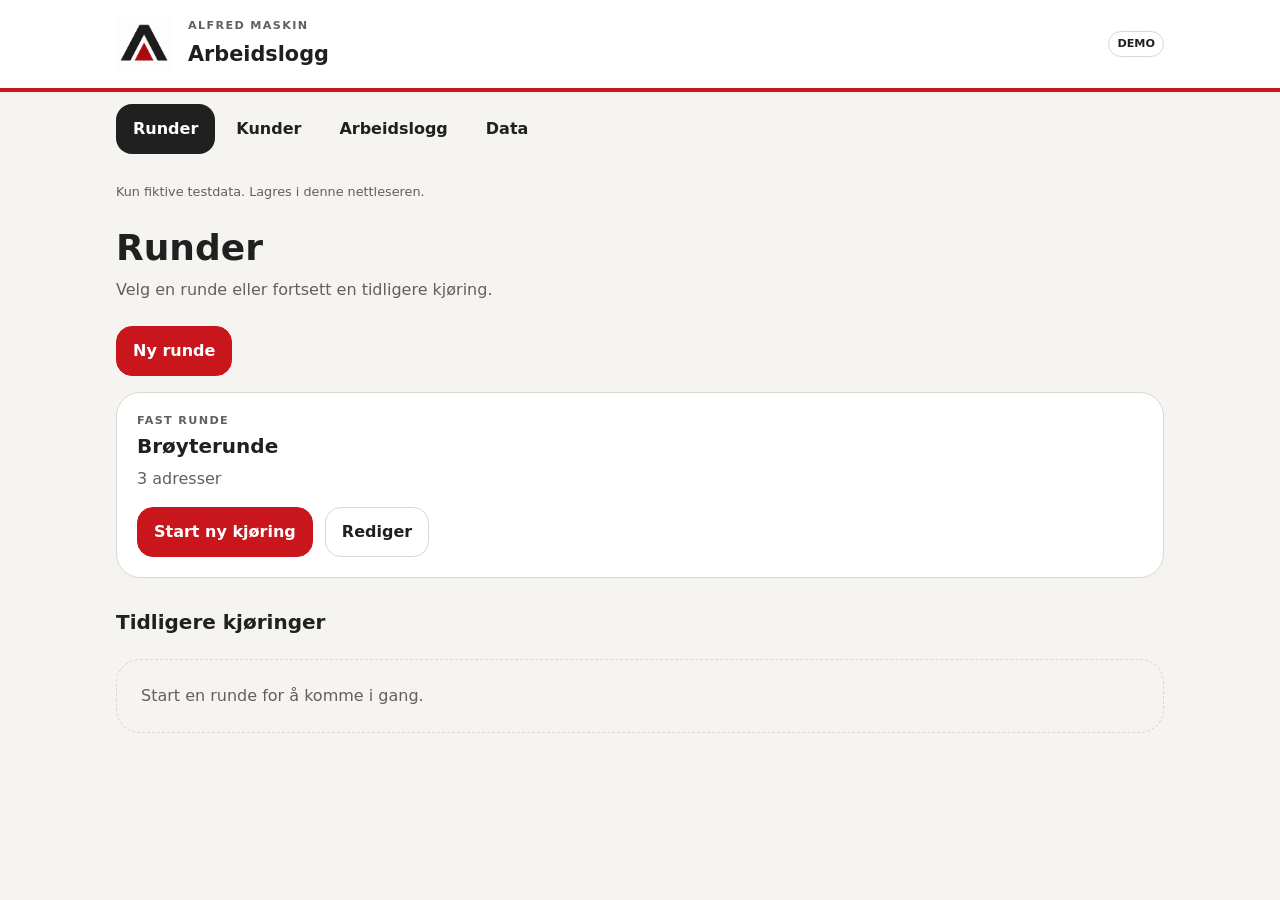
==== index.html @ 04f987e0 "Major update" ====
<!doctype html>
<html lang="nb">
<head>
    <meta charset="UTF-8">
    <meta name="viewport" content="width=device-width, initial-scale=1">
    <title>Runder | ALFRED MASKIN</title>
    <link rel="stylesheet" href="style.css">
    <script src="js/data.js" defer></script>
    <script src="js/storage.js" defer></script>
    <script src="js/app.js" defer></script>
</head>
<body data-page="rounds">
    <header class="app-header">
        <div class="header-inner">
            <img class="brand-logo" src="assets/Nettside%20for%20ALFRED%20MASKIN/3.png" alt="ALFRED MASKIN">
            <div>
                <p class="eyebrow">ALFRED MASKIN</p>
                <p class="app-title">Arbeidslogg</p>
            </div>
            <span class="demo-badge">DEMO</span>
        </div>
    </header>

    <nav class="main-nav" aria-label="Hovedmeny">
        <a href="index.html" aria-current="page">Runder</a>
        <a href="kunder.html">Kunder</a>
        <a href="historikk.html">Arbeidslogg</a>
        <a href="data.html">Data</a>
    </nav>

    <main>
        <p class="prototype-note">Kun fiktive testdata. Lagres i denne nettleseren.</p>
        <p id="feedback" role="status" aria-live="polite" hidden></p>

        <div id="app">
            <div class="page-heading">
                <h1>Runder</h1>
                <p>Velg en runde eller fortsett en tidligere kjøring.</p>
            </div>
            <div class="toolbar">
                <a class="button primary" href="runde.html">Ny runde</a>
            </div>
            <div id="round-list" class="card-grid"></div>
            <h2 class="section-title">Tidligere kjøringer</h2>
            <div id="run-list" class="stack"></div>
        </div>

        <noscript>JavaScript må være på for å lese og lagre demodata. Menylenkene fungerer uten.</noscript>
    </main>
</body>
</html>
---- style.css ----
/* =========================================================
   Design tokens
   Change these variables to customise the whole app.
   ========================================================= */

:root {
  font-family: system-ui, sans-serif;
  line-height: 1.5;
  color: var(--color-text);
  background: var(--color-background);

  --color-accent: #c9151c;
  --color-accent-hover: #a91016;
  --color-background: #f5f4f1;
  --color-surface: #fff;
  --color-text: #202020;
  --color-muted: #62605d;
  --color-border: #d9d7d2;
  --color-hover-surface: #ecebe7;
  --color-focus: #2467b4;
  --color-inverse: #fff;
  --color-input-border: #a6a39d;
  --color-dark: #202020;
  --color-status-text: #4c4944;
  --color-status-background: #ecebe8;
  --color-success-text: #205e32;
  --color-success-background: #e3f0e6;
  --color-warning-text: #7b5107;
  --color-warning-background: #fff0d6;
  --color-error-text: #8a1818;
  --color-error-background: #fff0ef;
  --color-transparent: transparent;

  --content-width: 68rem;

  
  --radius: 1rem;
  --corner-shape: superellipse(2);

  --radius-small: 1rem;
  --radius-medium: 1.5rem;
  --radius-large: 2.5rem;
}


/* =========================================================
   Reset and shared elements
   ========================================================= */

* {
  box-sizing: border-box;
}

body {
  margin: 0;
}

button,
input,
select,
textarea {
  font: inherit;
}

button,
input,
select {
  min-height: 3rem;
}

button {
  padding: 0.75rem 1rem;
  color: var(--color-text);
  background: var(--color-surface);
  border: 1px solid var(--color-border);
  border-radius: var(--radius-small);
  corner-shape: var(--corner-shape);
  font-weight: 650;
  cursor: pointer;
}

button:hover {
  background: var(--color-hover-surface);
}

button:disabled {
  opacity: 0.45;
  cursor: default;
}

button.primary {
  color: var(--color-inverse);
  background: var(--color-accent);
  border-color: var(--color-accent);
}

button.primary:hover {
  background: var(--color-accent-hover);
}

:focus-visible {
  outline: 3px solid var(--color-focus);
  outline-offset: 3px;
}

[hidden] {
  display: none !important;
}


/* =========================================================
   Typography
   ========================================================= */

h1,
h2,
h3,
p {
  overflow-wrap: anywhere;
}

h1,
h2,
h3 {
  margin: 0;
  line-height: 1.25;
}

h1 {
  font-size: clamp(1.75rem, 4vw, 2.25rem);
}

h2 {
  font-size: 1.25rem;
}

h3 {
  font-size: 1.1rem;
}

p {
  margin: 0.5rem 0;
}

h1:focus {
  outline: none;
}


/* =========================================================
   Page header and navigation
   ========================================================= */

.app-header {
  background: var(--color-inverse);
  border-bottom: 4px solid var(--color-accent);
}

.header-inner {
  display: flex;
  align-items: center;
  gap: 1rem;
  max-width: var(--content-width);
  margin: auto;
  padding: 1rem 1.25rem;
}

.brand-logo {
  width: 3.5rem;
  height: 3.5rem;
  object-fit: contain;
}

.eyebrow {
  margin: 0 0 0.25rem;
  color: var(--color-muted);
  font-size: 0.7rem;
  font-weight: 800;
  letter-spacing: 0.12em;
}

.app-title {
  margin: 0;
  font-size: 1.3rem;
  font-weight: 750;
}

.demo-badge {
  margin-left: auto;
  padding: 0.25rem 0.5rem;
  border: 1px solid var(--color-border);
  border-radius: var(--radius-small);
  corner-shape: var(--corner-shape);
  font-size: 0.7rem;
  font-weight: 750;
}

.main-nav {
  display: flex;
  gap: 0.25rem;
  max-width: var(--content-width);
  margin: auto;
  padding: 0.75rem 1.25rem;
}




/* =========================================================
   Main layout and page content
   ========================================================= */

main {
  max-width: var(--content-width);
  margin: auto;
  padding: 1rem 1.25rem 4rem;
}

.prototype-note {
  margin: 0 0 1.5rem;
  color: var(--color-muted);
  font-size: 0.8rem;
}

.page-heading {
  margin-bottom: 1.5rem;
}

.page-heading p,
.muted,
.card > p {
  color: var(--color-muted);
}

.section-title {
  margin: 2rem 0 1rem;
}


/* =========================================================
   Cards and layout helpers
   ========================================================= */

.card {
  min-width: 0;
  padding: 1.25rem;
  background: var(--color-surface);
  border: 1px solid var(--color-border);
  border-radius: var(--radius-medium);
  corner-shape: var(--corner-shape);
}

.card-grid {
  display: grid;
  grid-template-columns: repeat(auto-fit, minmax(min(100%, 21rem), 1fr));
  gap: 1rem;
}

.stack {
  display: grid;
  gap: 1rem;
}

.toolbar,
.row,
.actions,
.work-navigation {
  display: flex;
  align-items: center;
  gap: 0.75rem;
  flex-wrap: wrap;
}

.toolbar {
  justify-content: space-between;
  margin-bottom: 1rem;
}

.row {
  justify-content: space-between;
}

.actions {
  margin-top: 1rem;
}


/* =========================================================
   Forms
   ========================================================= */

label {
  display: grid;
  gap: 0.4rem;
  min-width: 0;
  font-size: 0.95rem;
  font-weight: 600;
}

input,
select,
textarea {
  width: 100%;
  max-width: 100%;
  min-width: 0;
  padding: 0.65rem 0.75rem;
  color: var(--color-text);
  background: var(--color-inverse);
  border: 1px solid var(--color-input-border);
  border-radius: var(--radius-small);
  corner-shape: var(--corner-shape);
}

input[type="file"] {
  padding: 0.35rem;
  cursor: pointer;
}

input[type="file"]::file-selector-button {
  margin-right: 0.75rem;
  padding: 0.65rem 0.9rem;
  color: var(--color-inverse);
  background: var(--color-dark);
  border: 0;
  border-radius: var(--radius-small);
  corner-shape: var(--corner-shape);
  font: inherit;
  font-weight: 650;
  cursor: pointer;
}

input[type="file"]:hover::file-selector-button {
  background: var(--color-accent);
}

input[type="file"]:focus-visible {
  outline: 3px solid var(--color-focus);
  outline-offset: 3px;
}

textarea {
  resize: vertical;
}

.checkbox {
  display: flex;
  align-items: center;
  gap: 0.5rem;
  min-height: 3rem;
  font-weight: 400;
}

.checkbox input {
  width: 1.25rem;
  height: 1.25rem;
  min-height: 0;
  flex-shrink: 0;
  accent-color: var(--color-accent);
}

.filters,
.form-grid {
  display: grid;
  grid-template-columns: repeat(auto-fit, minmax(min(100%, 13rem), 1fr));
  align-items: end;
  gap: 1rem;
  margin-bottom: 1rem;
}

.form-grid {
  margin: 0;
}

.address-fields {
  display: grid;
  gap: 0.75rem;
  min-width: 0;
  margin: 0;
  padding: 1rem;
  border: 1px solid var(--color-border);
  border-radius: var(--radius-medium);
  corner-shape: var(--corner-shape);
}

legend {
  padding: 0 0.5rem;
  font-weight: 700;
}

.service-options {
  display: flex;
  gap: 0.5rem 1.5rem;
  flex-wrap: wrap;
}


/* =========================================================
   Work route and customer lists
   ========================================================= */

.stop-list {
  display: grid;
  gap: 0.75rem;
  margin: 0;
  padding-left: 0;
  list-style-position: inside;
}

.stop-list li::marker {
  font-weight: 750;
}

.work-card {
  max-width: 42rem;
  margin: 1rem auto;
  padding: clamp(1.25rem, 4vw, 2rem);
}

.work-card h2 {
  margin-top: 0.75rem;
  font-size: 1.6rem;
}

.work-card .address {
  color: var(--color-text);
  font-size: 1.15rem;
}

.instructions {
  padding: 0.75rem;
  background: var(--color-background);
  border-radius: var(--radius-small);
  corner-shape: var(--corner-shape);
  white-space: pre-wrap;
}

.work-card form {
  margin-top: 1.5rem;
}

.work-navigation {
  max-width: 42rem;
  margin: 1rem auto;
  justify-content: space-between;
}


/* =========================================================
   Status, feedback, and utility states
   ========================================================= */

.status {
  display: inline-block;
  padding: 0.3rem 0.6rem;
  color: var(--color-status-text);
  background: var(--color-status-background);
  border-radius: var(--radius-small);
  corner-shape: var(--corner-shape);
  font-size: 0.8rem;
  font-weight: 650;
}

.status.completed {
  color: var(--color-success-text);
  background: var(--color-success-background);
}

.status.skipped {
  color: var(--color-warning-text);
  background: var(--color-warning-background);
}

.small {
  font-size: 0.8rem;
}

.empty {
  padding: 1.5rem;
  color: var(--color-muted);
  border: 1px dashed var(--color-border);
  border-radius: var(--radius-medium);
  corner-shape: var(--corner-shape);
}

.feedback {
  margin: 0 0 1rem;
  padding: 1rem;
  border: 1px solid;
  border-radius: var(--radius-small);
  corner-shape: var(--corner-shape);
}

.success {
  color: var(--color-success-text);
  background: var(--color-success-background);
}

.error {
  color: var(--color-error-text);
  background: var(--color-error-background);
}

.restore-form {
  margin-top: 1.5rem;
  padding-top: 1.5rem;
  border-top: 1px solid var(--color-border);
}

progress {
  width: 100%;
  height: 0.75rem;
  margin-bottom: 1rem;
  accent-color: var(--color-accent);
}


/* =========================================================
   Responsive adjustments
   ========================================================= */

@media (max-width: 36rem) {
  .header-inner,
  main {
    padding-right: 1rem;
    padding-left: 1rem;
  }

  .main-nav {
    gap: 0;
    padding: 0.5rem;
  }


  .actions > button {
    flex: 1 1 auto;
  }

  .demo-badge {
    font-size: 0.6rem;
  }

  .card {
    padding: 1rem;
  }
}
/* Ordinary links share the same appearance as action buttons. */
a.button, .main-nav a {
  display: inline-flex; align-items: center; justify-content: center;
  min-height: 3rem; padding: 0.75rem 1rem; color: var(--color-text);
  background: var(--color-surface); border: 1px solid var(--color-border);
  border-radius: var(--radius-small); corner-shape: var(--corner-shape);
  font-weight: 650; text-decoration: none;
}
a.button.primary { background: var(--color-accent); border-color: var(--color-accent); color: var(--color-inverse); }
a.button:hover { background: var(--color-hover-surface); }
a.button.primary:hover { background: var(--color-accent-hover); }
.main-nav a { border-color: var(--color-transparent); background: var(--color-transparent); }
.main-nav a[aria-current] { background: var(--color-dark); color: var(--color-inverse); }
a[aria-disabled] { opacity: 0.45; cursor: default; }
@media (max-width: 36rem) {
  .main-nav a { flex: 1; padding: 0.6rem 0.4rem; font-size: 0.85rem; }
  .actions > a { flex: 1 1 auto; }
}
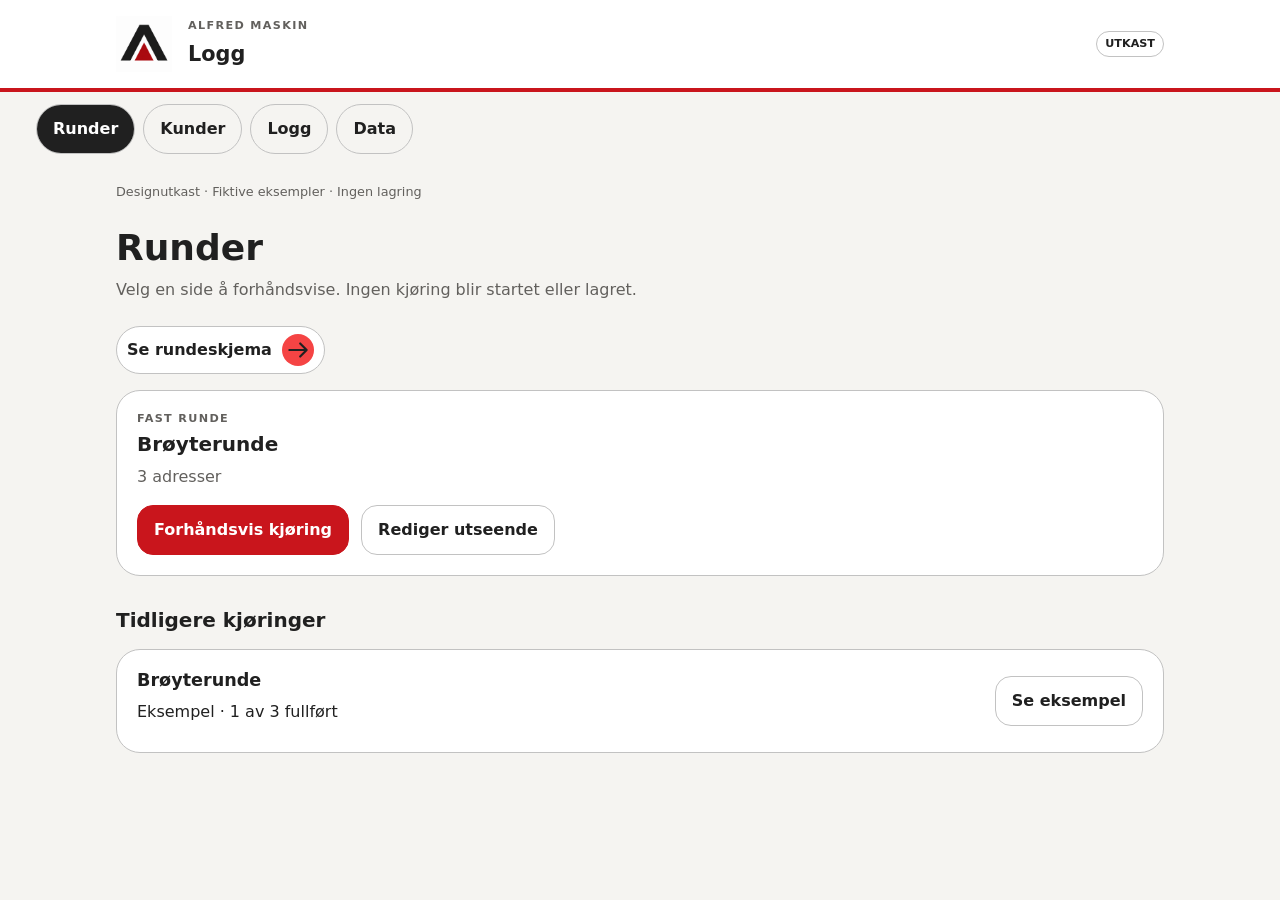
==== commit 77d7bef9: "No JavaScript + minor redesign" ====
--- a/index.html
+++ b/index.html
@@ -1,51 +1,72 @@
 <!doctype html>
 <html lang="nb">
-<head>
-    <meta charset="UTF-8">
-    <meta name="viewport" content="width=device-width, initial-scale=1">
-    <title>Runder | ALFRED MASKIN</title>
-    <link rel="stylesheet" href="style.css">
-    <script src="js/data.js" defer></script>
-    <script src="js/storage.js" defer></script>
-    <script src="js/app.js" defer></script>
-</head>
-<body data-page="rounds">
-    <header class="app-header">
-        <div class="header-inner">
-            <img class="brand-logo" src="assets/Nettside%20for%20ALFRED%20MASKIN/3.png" alt="ALFRED MASKIN">
-            <div>
-                <p class="eyebrow">ALFRED MASKIN</p>
-                <p class="app-title">Arbeidslogg</p>
+    <head>
+        <meta charset="UTF-8">
+        <meta name="viewport" content="width=device-width, initial-scale=1">
+        <title>Runder | ALFRED MASKIN</title>
+        <link rel="stylesheet" href="style.css">
+    </head>
+    <body>
+        <header class="app-header">
+            <div class="header-inner">
+                <img class="brand-logo" src="assets/Nettside%20for%20ALFRED%20MASKIN/3.png" alt="ALFRED MASKIN">
+                <div>
+                    <p class="eyebrow">ALFRED MASKIN</p>
+                    <p class="app-title">Logg</p>
+                </div>
+                <span class="demo-badge">UTKAST</span>
             </div>
-            <span class="demo-badge">DEMO</span>
-        </div>
-    </header>
-
-    <nav class="main-nav" aria-label="Hovedmeny">
-        <a href="index.html" aria-current="page">Runder</a>
-        <a href="kunder.html">Kunder</a>
-        <a href="historikk.html">Arbeidslogg</a>
-        <a href="data.html">Data</a>
-    </nav>
-
-    <main>
-        <p class="prototype-note">Kun fiktive testdata. Lagres i denne nettleseren.</p>
-        <p id="feedback" role="status" aria-live="polite" hidden></p>
-
-        <div id="app">
+        </header>
+        <nav class="main-nav" aria-label="Hovedmeny">
+            <a href="index.html" aria-current="page">
+                <span>Runder</span>
+            </a>
+            <a href="kunder.html">
+                <span>Kunder</span>
+            </a>
+            <a href="historikk.html">
+                <span>Logg</span>
+            </a>
+            <a href="data.html">
+                <span>Data</span>
+            </a>
+        </nav>
+        <main>
+            <p class="prototype-note">Designutkast · Fiktive eksempler · Ingen lagring</p>
             <div class="page-heading">
                 <h1>Runder</h1>
-                <p>Velg en runde eller fortsett en tidligere kjøring.</p>
+                <p>Velg en side å forhåndsvise. Ingen kjøring blir startet eller lagret.</p>
             </div>
             <div class="toolbar">
-                <a class="button primary" href="runde.html">Ny runde</a>
+                <a class="button" id="main-button" href="runde.html">Se rundeskjema
+                    <div>
+                        <svg width="100%" height="100%" viewBox="0 0 24 24" fill="none" xmlns="http://www.w3.org/2000/svg">
+                            <path d="M4 12H20M20 12L14 6M20 12L14 18" stroke="currentColor" stroke-width="2" stroke-linecap="round" stroke-linejoin="round"/>
+                        </svg>
+                    </div>
+                </a>
             </div>
-            <div id="round-list" class="card-grid"></div>
+            <div class="card-grid">
+                <!-- Endre rundenavnet og antall adresser rett i dette kortet. -->
+                <article class="card">
+                    <p class="eyebrow">FAST RUNDE</p>
+                    <h2>Brøyterunde</h2>
+                    <p>3 adresser</p>
+                    <div class="actions">
+                        <a class="button primary" href="arbeid.html">Forhåndsvis kjøring</a>
+                        <a class="button" href="runde.html">Rediger utseende</a>
+                    </div>
+                </article>
+            </div>
             <h2 class="section-title">Tidligere kjøringer</h2>
-            <div id="run-list" class="stack"></div>
-        </div>
-
-        <noscript>JavaScript må være på for å lese og lagre demodata. Menylenkene fungerer uten.</noscript>
-    </main>
-</body>
+            <!-- Dette er et fast eksempel, ikke en lagret kjøring. -->
+            <article class="card row">
+                <div>
+                    <h3>Brøyterunde</h3>
+                    <p>Eksempel · 1 av 3 fullført</p>
+                </div>
+                <a class="button" href="arbeid.html">Se eksempel</a>
+            </article>
+        </main>
+    </body>
 </html>
--- a/style.css
+++ b/style.css
@@ -10,12 +10,13 @@
   background: var(--color-background);
 
   --color-accent: #c9151c;
+  --color-accent-light: #f54444;
   --color-accent-hover: #a91016;
   --color-background: #f5f4f1;
   --color-surface: #fff;
   --color-text: #202020;
   --color-muted: #62605d;
-  --color-border: #d9d7d2;
+  --color-border: #c2c2c2;
   --color-hover-surface: #ecebe7;
   --color-focus: #2467b4;
   --color-inverse: #fff;
@@ -33,13 +34,17 @@
 
   --content-width: 68rem;
 
-  
+
   --radius: 1rem;
   --corner-shape: superellipse(2);
 
   --radius-small: 1rem;
   --radius-medium: 1.5rem;
   --radius-large: 2.5rem;
+  --radius-pill: 9999px;
+
+  /* Endre denne verdien hvis du vil ha raskere eller langsommere glidning. */
+  --nav-slide-duration: 380ms;
 }
 
 
@@ -196,14 +201,14 @@
 }
 
 .main-nav {
+  z-index: 20;
   display: flex;
-  gap: 0.25rem;
-  max-width: var(--content-width);
-  margin: auto;
+  gap: 0.5rem;
+  max-width: fit-content;
+  margin-left: 1rem;
+  margin-right: 1rem;
   padding: 0.75rem 1.25rem;
 }
-
-
 
 
 /* =========================================================
@@ -525,9 +530,38 @@
     padding-left: 1rem;
   }
 
+  main {
+    padding-bottom: 6rem;
+  }
+
   .main-nav {
-    gap: 0;
+    position: fixed;
+    bottom: calc(4px + env(safe-area-inset-bottom, 0px));
+    right: 0;
+    left: 0;
+    width: auto;
+    max-width: none;
+    max-height: fit-content;
+    border: 1px solid var(--color-border);
+    border-radius: var(--radius-pill);
+    box-sizing: border-box;
+    overflow: hidden;
+    gap: 0.5rem;
     padding: 0.5rem;
+
+    background-color: rgba(0, 0, 0, 0.02);
+    -webkit-backdrop-filter: blur(5px);
+    backdrop-filter: blur(3px);
+  }
+
+  .main-nav a {
+    min-width: 0;
+    flex: 1 1 0;
+    padding-right: 0.5rem;
+    padding-left: 0.5rem;
+    overflow: hidden;
+    text-overflow: ellipsis;
+    white-space: nowrap;
   }
 
 
@@ -543,21 +577,212 @@
     padding: 1rem;
   }
 }
+
 /* Ordinary links share the same appearance as action buttons. */
-a.button, .main-nav a {
-  display: inline-flex; align-items: center; justify-content: center;
-  min-height: 3rem; padding: 0.75rem 1rem; color: var(--color-text);
-  background: var(--color-surface); border: 1px solid var(--color-border);
-  border-radius: var(--radius-small); corner-shape: var(--corner-shape);
-  font-weight: 650; text-decoration: none;
-}
-a.button.primary { background: var(--color-accent); border-color: var(--color-accent); color: var(--color-inverse); }
-a.button:hover { background: var(--color-hover-surface); }
-a.button.primary:hover { background: var(--color-accent-hover); }
-.main-nav a { border-color: var(--color-transparent); background: var(--color-transparent); }
-.main-nav a[aria-current] { background: var(--color-dark); color: var(--color-inverse); }
-a[aria-disabled] { opacity: 0.45; cursor: default; }
+a.button {
+  display: inline-flex;
+  align-items: center;
+  justify-content: center;
+  min-height: 3rem;
+  padding: 0.75rem 1rem;
+  color: var(--color-text);
+  background: var(--color-surface);
+  border: 1px solid var(--color-border);
+  border-radius: var(--radius-small);
+  corner-shape: var(--corner-shape);
+  font-weight: 650;
+  text-decoration: none;
+}
+
+.main-nav a {
+  display: inline-flex;
+  align-items: center;
+  justify-content: center;
+  min-height: 3rem;
+  padding: 0.75rem 1rem;
+  color: var(--color-text);
+  background: var(--color-surface);
+  border: 1px solid var(--color-border);
+  border-radius: var(--radius-pill);
+  font-weight: 650;
+  text-decoration: none;
+}
+
+a.button.primary {
+  background: var(--color-accent);
+  border-color: var(--color-accent);
+  color: var(--color-inverse);
+}
+
+a.button:hover {
+  background: var(--color-hover-surface);
+}
+
+a.button.primary:hover {
+  background: var(--color-accent-hover);
+}
+
+
+
+
+#main-button {
+  padding: 10px;
+  min-height: 3rem;
+  height: 3rem;
+  border-radius: var(--radius-pill);
+  corner-shape: round;
+  max-width: none;
+  width: fit-content;
+  justify-content: flex-start;
+  text-align: left;
+}
+
+#main-button > div {
+  margin-left: 10px;
+  padding: 3px;
+  width: 2rem;
+  height: 2rem;
+  flex: 0 0 2rem;
+  border-radius: 50%;
+  background-color: var(--color-accent-light);
+
+  transition: all 0.2s ease;
+}
+
+#main-button > div:hover {
+  width: 2.2rem;
+  height: 2.2rem;
+  flex: 0 0 2.2rem;
+}
+
+
+
+
+
+
+
+
+
+
+.main-nav a {
+  position: relative;
+  isolation: isolate;
+  border-color: var(--color-border);
+  background: var(--color-transparent);
+}
+
+.main-nav a[aria-current] {
+  color: var(--color-inverse);
+}
+
+/* Bakgrunn og tekst er separate lag, slik at bare pillen glir. */
+.main-nav a::before {
+  content: "";
+  position: absolute;
+  inset: 0;
+  border-radius: inherit;
+  pointer-events: none;
+}
+
+.main-nav a[aria-current]::before {
+  background: var(--color-dark);
+  view-transition-name: nav-highlight;
+}
+
+.main-nav a span {
+  position: relative;
+  z-index: 1;
+}
+
+/* Samme navn på alle sidene lar nettleseren holde teksten i ro. */
+.main-nav a[href="index.html"] span {
+  view-transition-name: nav-rounds;
+}
+
+.main-nav a[href="kunder.html"] span {
+  view-transition-name: nav-customers;
+}
+
+.main-nav a[href="historikk.html"] span {
+  view-transition-name: nav-history;
+}
+
+.main-nav a[href="data.html"] span {
+  view-transition-name: nav-data;
+}
+
+
+/* =========================================================
+   Sliding navbar - ingen JavaScript
+   Bruk Live Server for animasjon mellom HTML-sidene.
+   Nettlesere uten støtte viser vanlige, fungerende lenker.
+   ========================================================= */
+
+@view-transition {
+  navigation: auto;
+}
+
+/* Sidens innhold byttes normalt. Vi animerer bare navigasjonen. */
+::view-transition-group(root) {
+  z-index: 0;
+  animation: none;
+}
+
+::view-transition-old(root) {
+  display: none;
+}
+
+::view-transition-new(root) {
+  animation: none;
+}
+
+/* Nettleseren flytter pillen fra gammel til ny posisjon. */
+::view-transition-group(nav-highlight) {
+  z-index: 1;
+  animation-duration: var(--nav-slide-duration);
+  animation-timing-function: cubic-bezier(0.22, 1, 0.36, 1);
+}
+
+::view-transition-old(nav-highlight) {
+  display: none;
+}
+
+::view-transition-new(nav-highlight) {
+  height: 100%;
+  animation: none;
+}
+
+/* Teksten ligger over pillen, også mens animasjonen kjører. */
+::view-transition-group(nav-rounds),
+::view-transition-group(nav-customers),
+::view-transition-group(nav-history),
+::view-transition-group(nav-data) {
+  z-index: 2;
+  animation-duration: var(--nav-slide-duration);
+  animation-timing-function: cubic-bezier(0.22, 1, 0.36, 1);
+}
+
+/* Respekter telefonens innstilling for redusert bevegelse. */
+@media (prefers-reduced-motion: reduce) {
+  @view-transition {
+    navigation: none;
+  }
+}
+
+a[aria-disabled] {
+  opacity: 0.45;
+  cursor: default;
+}
+
 @media (max-width: 36rem) {
-  .main-nav a { flex: 1; padding: 0.6rem 0.4rem; font-size: 0.85rem; }
-  .actions > a { flex: 1 1 auto; }
-}
+  .main-nav a {
+    flex: 1;
+    padding: 0.6rem 0.4rem;
+    font-size: 0.85rem;
+  }
+
+  .actions > a {
+    flex: 1 1 auto;
+  }
+
+}
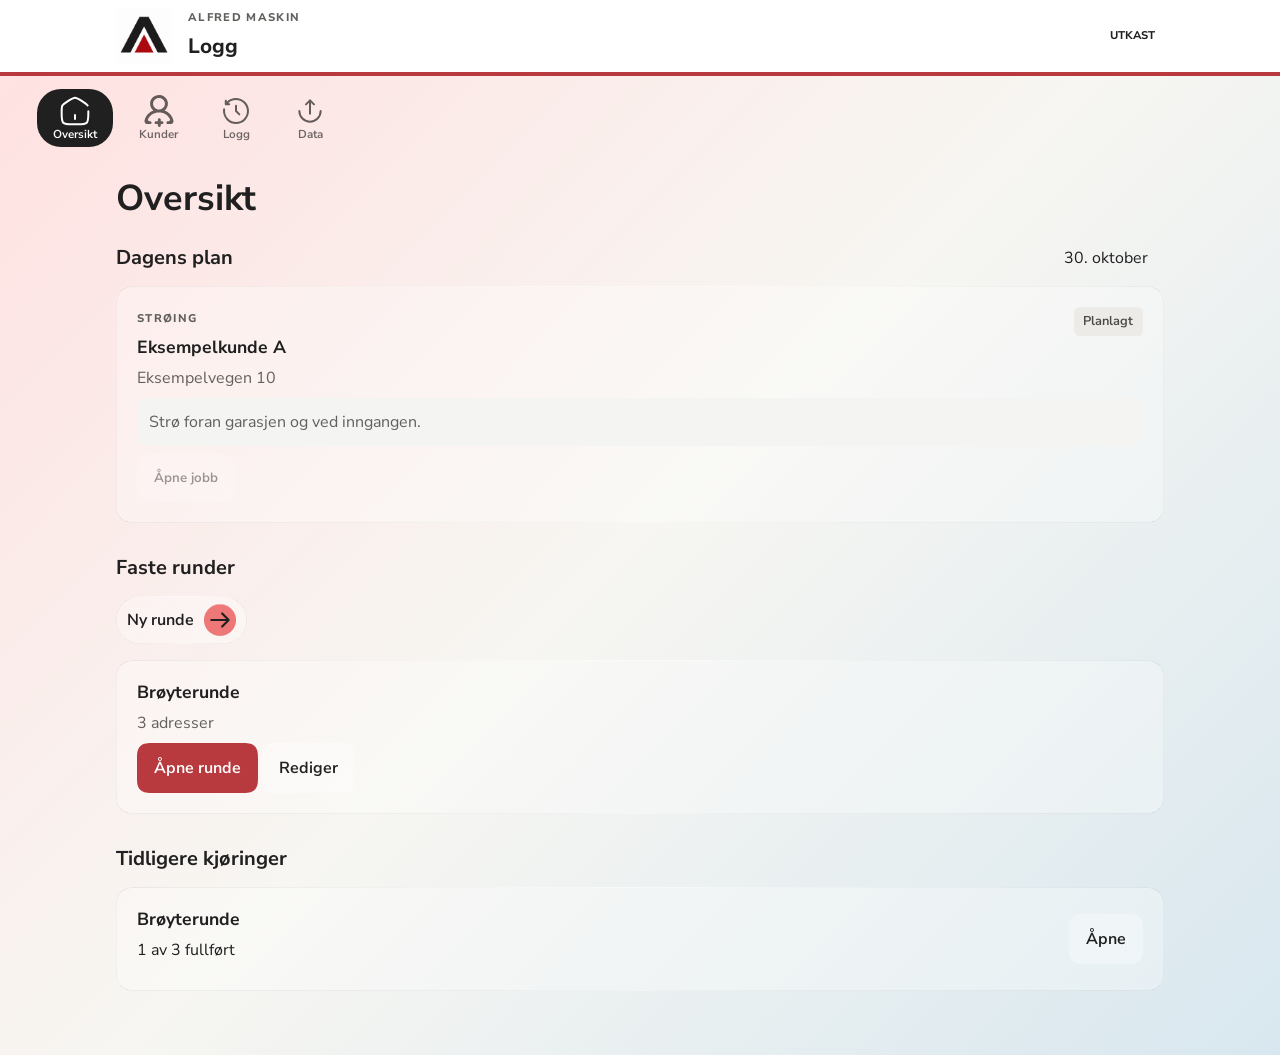
==== commit 307920ff: "Major redesign - glass" ====
--- a/index.html
+++ b/index.html
@@ -3,8 +3,9 @@
     <head>
         <meta charset="UTF-8">
         <meta name="viewport" content="width=device-width, initial-scale=1">
-        <title>Runder | ALFRED MASKIN</title>
+        <title>Arbeidsoversikt | ALFRED MASKIN</title>
         <link rel="stylesheet" href="style.css">
+        <link rel="stylesheet" href="continuous-corners.css">
     </head>
     <body>
         <header class="app-header">
@@ -19,53 +20,81 @@
         </header>
         <nav class="main-nav" aria-label="Hovedmeny">
             <a href="index.html" aria-current="page">
-                <span>Runder</span>
+                <img src="assets/home.svg" alt="" aria-hidden="true">
+                <span>Oversikt</span>
             </a>
             <a href="kunder.html">
+                <img src="assets/customers.svg" alt="" aria-hidden="true">
                 <span>Kunder</span>
             </a>
             <a href="historikk.html">
+                <img src="assets/history.svg" alt="" aria-hidden="true">
                 <span>Logg</span>
             </a>
             <a href="data.html">
+                <img src="assets/export.svg" alt="" aria-hidden="true">
                 <span>Data</span>
             </a>
         </nav>
         <main>
-            <p class="prototype-note">Designutkast · Fiktive eksempler · Ingen lagring</p>
             <div class="page-heading">
-                <h1>Runder</h1>
-                <p>Velg en side å forhåndsvise. Ingen kjøring blir startet eller lagret.</p>
+                <h1>Oversikt</h1>
             </div>
-            <div class="toolbar">
-                <a class="button" id="main-button" href="runde.html">Se rundeskjema
-                    <div>
-                        <svg width="100%" height="100%" viewBox="0 0 24 24" fill="none" xmlns="http://www.w3.org/2000/svg">
-                            <path d="M4 12H20M20 12L14 6M20 12L14 18" stroke="currentColor" stroke-width="2" stroke-linecap="round" stroke-linejoin="round"/>
-                        </svg>
+
+            <!-- DAGENS PLAN: Endre datoen og jobbkortet her. Alt er et fast eksempel. -->
+            <section aria-labelledby="daily-plan-heading">
+                <div class="daily-plan-header">
+                    <h2 id="daily-plan-heading" class="section-title">Dagens plan</h2>
+                    <p><time datetime="2026-10-30">30. oktober</time></p>
+                </div>    
+                <article class="card">
+                    <div class="row">
+                        <p class="eyebrow">STRØING</p>
+                        <span class="status">Planlagt</span>
                     </div>
-                </a>
-            </div>
-            <div class="card-grid">
-                <!-- Endre rundenavnet og antall adresser rett i dette kortet. -->
-                <article class="card">
-                    <p class="eyebrow">FAST RUNDE</p>
-                    <h2>Brøyterunde</h2>
-                    <p>3 adresser</p>
+                    <h3>Eksempelkunde A</h3>
+                    <p>Eksempelvegen 10</p>
+                    <p class="instructions">Strø foran garasjen og ved inngangen.</p>
                     <div class="actions">
-                        <a class="button primary" href="arbeid.html">Forhåndsvis kjøring</a>
-                        <a class="button" href="runde.html">Rediger utseende</a>
+                        <button type="button" disabled>Åpne jobb</button>
                     </div>
                 </article>
-            </div>
+            </section>
+
+            <!-- FASTE RUNDER: Disse brukes om igjen, uavhengig av dato. -->
+            <section aria-labelledby="fixed-rounds-heading">
+                <h2 id="fixed-rounds-heading" class="section-title">Faste runder</h2>
+
+                <div class="toolbar">
+                    <a class="button" id="main-button" href="runde.html">Ny runde
+                        <div>
+                            <svg width="100%" height="100%" viewBox="0 0 24 24" fill="none" xmlns="http://www.w3.org/2000/svg">
+                                <path d="M4 12H20M20 12L14 6M20 12L14 18" stroke="currentColor" stroke-width="2" stroke-linecap="round" stroke-linejoin="round"/>
+                            </svg>
+                        </div>
+                    </a>
+                </div>
+                <div class="card-grid">
+                    <!-- Endre rundenavnet og antall adresser rett i dette kortet. -->
+                    <article class="card">
+                        <h3>Brøyterunde</h3>
+                        <p>3 adresser</p>
+                        <div class="actions">
+                            <a class="button primary" href="arbeid.html">Åpne runde</a>
+                            <a class="button" href="runde.html">Rediger</a>
+                        </div>
+                    </article>
+                </div>
+            </section>
+
             <h2 class="section-title">Tidligere kjøringer</h2>
             <!-- Dette er et fast eksempel, ikke en lagret kjøring. -->
             <article class="card row">
                 <div>
                     <h3>Brøyterunde</h3>
-                    <p>Eksempel · 1 av 3 fullført</p>
+                    <p>1 av 3 fullført</p>
                 </div>
-                <a class="button" href="arbeid.html">Se eksempel</a>
+                <a class="button" href="arbeid.html">Åpne</a>
             </article>
         </main>
     </body>
--- a/style.css
+++ b/style.css
@@ -1,23 +1,35 @@
+/* Lokal fontfil. Ingen tilkobling til Google Fonts er nødvendig. */
+@font-face {
+  font-family: "Nunito Sans";
+  src: url("assets/fonts/NunitoSans-VariableFont_YTLC,opsz,wdth,wght.ttf") format("truetype");
+  font-weight: 200 1000;
+  font-style: normal;
+  font-display: swap;
+}
+
+
 /* =========================================================
    Design tokens
    Change these variables to customise the whole app.
    ========================================================= */
 
 :root {
-  font-family: system-ui, sans-serif;
+  /* Apple bruker sin innebygde systemfont. Andre enheter bruker Nunito Sans. */
+  font-family: -apple-system, BlinkMacSystemFont, "Nunito Sans", system-ui, sans-serif;
+  font-optical-sizing: auto;
   line-height: 1.5;
   color: var(--color-text);
-  background: var(--color-background);
-
-  --color-accent: #c9151c;
-  --color-accent-light: #f54444;
-  --color-accent-hover: #a91016;
-  --color-background: #f5f4f1;
-  --color-surface: #fff;
+  background: linear-gradient(135deg, #ffe0e0 0%, #f7f6f2 50%, #d8e7ef 100%);
+
+  --color-accent: #b83a3f;
+  --color-accent-light: #ee7777;
+  --color-accent-hover: #963036;
+  --color-background: #f4f4f3;
+  --color-surface: rgba(255, 255, 255, 0.3);
   --color-text: #202020;
   --color-muted: #62605d;
-  --color-border: #c2c2c2;
-  --color-hover-surface: #ecebe7;
+  --color-border: #ffffff;
+  --color-hover-surface: #e9e9e7;
   --color-focus: #2467b4;
   --color-inverse: #fff;
   --color-input-border: #a6a39d;
@@ -32,6 +44,41 @@
   --color-error-background: #fff0ef;
   --color-transparent: transparent;
 
+  /* GLASSKANTER: bare omrisset på kort, ikke bakgrunnen inni.
+     Topp = lyst gjenskinn. Sider = tynn skygge. Bunn = svak refleks.
+     Sett --glass-edge-opacity til 0 for å skjule disse kantene. */
+  --glass-edge-top: rgba(255, 255, 255, 0.98);
+  --glass-edge-shoulder: rgba(255, 255, 255, 0.72);
+  --glass-edge-side: rgba(30, 45, 42, 0.46);
+  --glass-edge-lower: rgba(55, 70, 65, 0.26);
+  --glass-edge-bottom: rgba(255, 255, 255, 0.5);
+  --glass-edge-opacity: 1;
+
+  /* Små lyse glimt ligger over den retningsbestemte kantfargen. */
+  --glass-edge-paint:
+    radial-gradient(
+      ellipse 85% 4px at 50% 0%,
+      var(--glass-edge-top),
+      transparent
+    ),
+    radial-gradient(
+      ellipse 70% 2px at 50% 100%,
+      var(--glass-edge-bottom),
+      transparent
+    ),
+    conic-gradient(
+      from 0deg at 50% 50%,
+      var(--glass-edge-top) 0deg,
+      var(--glass-edge-shoulder) 40deg,
+      var(--glass-edge-side) 90deg,
+      var(--glass-edge-lower) 145deg,
+      var(--glass-edge-bottom) 180deg,
+      var(--glass-edge-lower) 215deg,
+      var(--glass-edge-side) 270deg,
+      var(--glass-edge-shoulder) 320deg,
+      var(--glass-edge-top) 360deg
+    );
+
   --content-width: 68rem;
 
 
@@ -64,7 +111,7 @@
 input,
 select,
 textarea {
-  font: inherit;
+  font-family: inherit;
 }
 
 button,
@@ -77,7 +124,7 @@
   padding: 0.75rem 1rem;
   color: var(--color-text);
   background: var(--color-surface);
-  border: 1px solid var(--color-border);
+  border: 1px solid transparent;
   border-radius: var(--radius-small);
   corner-shape: var(--corner-shape);
   font-weight: 650;
@@ -167,7 +214,7 @@
   gap: 1rem;
   max-width: var(--content-width);
   margin: auto;
-  padding: 1rem 1.25rem;
+  padding: 0.5rem 1.25rem;
 }
 
 .brand-logo {
@@ -251,8 +298,13 @@
   padding: 1.25rem;
   background: var(--color-surface);
   border: 1px solid var(--color-border);
+  box-shadow: 10px 10px 5px 4px rgba(0, 0, 0, 1);
   border-radius: var(--radius-medium);
   corner-shape: var(--corner-shape);
+}
+
+.card h2 {
+  margin-bottom: 0.75rem;
 }
 
 .card-grid {
@@ -261,6 +313,70 @@
   gap: 1rem;
 }
 
+.daily-plan-header {
+  display: flex;
+  flex-direction: row;
+  align-items: center;
+  height: fit-content;
+  margin: 1rem 0;
+}
+
+#daily-plan-heading {
+  margin: 0;
+}
+
+.daily-plan-header p {
+  height: fit-content;
+  margin: 0 1rem 0 auto;
+}
+
+.round-stop {
+  display: grid;
+  grid-template-columns: minmax(0, 1fr) auto;
+  align-items: center;
+  gap: 0.75rem;
+  padding: 0.6rem;
+}
+
+.round-stop:last-child {
+  align-items: center;
+}
+
+.round-stop > .heading {
+  grid-column: 1;
+  grid-row: 1;
+  margin-left: 0.5rem;
+}
+
+.round-stop > .heading p {
+  margin: 0;
+}
+
+.round-stop > .actions {
+  grid-column: 2;
+  grid-row: 1;
+  display: flex;
+  flex-direction: row;
+  align-items: center;
+  justify-content: flex-end;
+  justify-self: end;
+  gap: 0.35rem;
+  margin-top: 0;
+}
+
+.round-stop > .actions > button {
+  width: 2.25rem;
+  min-height: 2.25rem;
+  padding: 0.3rem 0.3rem;
+  font-size: 0.85rem;
+}
+
+.round-stop > .actions > button svg {
+  display: block;
+  width: 100%;
+  height: 100%;
+}
+
 .stack {
   display: grid;
   gap: 1rem;
@@ -268,7 +384,6 @@
 
 .toolbar,
 .row,
-.actions,
 .work-navigation {
   display: flex;
   align-items: center;
@@ -283,10 +398,6 @@
 
 .row {
   justify-content: space-between;
-}
-
-.actions {
-  margin-top: 1rem;
 }
 
 
@@ -522,6 +633,253 @@
 /* =========================================================
    Responsive adjustments
    ========================================================= */
+
+/* Ordinary links share the same appearance as action buttons. */
+a.button {
+  display: inline-flex;
+  align-items: center;
+  justify-content: center;
+  min-height: 3rem;
+  padding: 0.75rem 1rem;
+  color: var(--color-text);
+  background: var(--color-surface);
+  border: 1px solid transparent;
+  border-radius: var(--radius-small);
+  corner-shape: var(--corner-shape);
+  font-weight: 650;
+  text-decoration: none;
+
+  transition: background-color 0.1s ease;
+}
+
+.main-nav a {
+  display: inline-flex;
+  align-items: center;
+  justify-content: center;
+  flex-direction: column;
+  gap: 0.15rem;
+  min-height: 3.75rem;
+  padding: 0.25rem 1rem;
+  color: var(--color-text);
+  background: var(--color-surface);
+  border: 1px solid var(--color-border);
+  border-radius: var(--radius-pill);
+  font-weight: 650;
+  text-decoration: none;
+}
+
+a.button.primary {
+  background: var(--color-accent);
+  border-color: var(--color-accent);
+  color: var(--color-inverse);
+}
+
+a.button:hover {
+  background: var(--color-hover-surface);
+}
+
+a.button.primary:hover {
+  background: var(--color-accent-hover);
+}
+
+
+
+
+#main-button {
+  padding: 10px;
+  min-height: 3rem;
+  height: 3rem;
+  border-radius: var(--radius-pill);
+  border: 1px solid transparent;
+  corner-shape: round;
+  max-width: none;
+  width: fit-content;
+  justify-content: flex-start;
+  text-align: left;
+}
+
+#main-button > div {
+  margin-left: 10px;
+  padding: 3px;
+  width: 2rem;
+  height: 2rem;
+  flex: 0 0 2rem;
+  border-radius: 50%;
+  background-color: var(--color-accent-light);
+
+  transition: all 0.2s ease;
+}
+
+#main-button > div:hover {
+  width: 2.2rem;
+  height: 2.2rem;
+  flex: 0 0 2.2rem;
+}
+
+
+
+
+
+
+
+
+
+
+.main-nav a {
+  position: relative;
+  isolation: isolate;
+  border-color: var(--color-transparent);
+  background: var(--color-transparent);
+}
+
+.main-nav a[aria-current] {
+  color: var(--color-inverse);
+}
+
+/* Bakgrunn og tekst er separate lag, slik at bare pillen glir. */
+.main-nav a::before {
+  content: "";
+  position: absolute;
+  inset: 0;
+  border-radius: inherit;
+  pointer-events: none;
+}
+
+.main-nav a[aria-current]::before {
+  background: var(--color-dark);
+  view-transition-name: nav-highlight;
+}
+
+.main-nav a span {
+  position: relative;
+  z-index: 1;
+  opacity: 0.65;
+  font-size: 0.72em;
+  line-height: 1;
+}
+
+.main-nav a img {
+  position: relative;
+  z-index: 1;
+  width: 2rem;
+  height: 2rem;
+  object-fit: contain;
+  filter: grayscale(1) brightness(0);
+  opacity: 0.6;
+}
+
+.main-nav a[aria-current] span {
+  opacity: 1;
+}
+
+.main-nav a[aria-current] img {
+  filter: brightness(0) invert(1);
+  opacity: 1;
+}
+
+/* Samme navn på alle sidene lar nettleseren holde teksten i ro. */
+.main-nav a[href="index.html"] span {
+  view-transition-name: nav-rounds;
+}
+
+.main-nav a[href="kunder.html"] span {
+  view-transition-name: nav-customers;
+}
+
+.main-nav a[href="historikk.html"] span {
+  view-transition-name: nav-history;
+}
+
+.main-nav a[href="data.html"] span {
+  view-transition-name: nav-data;
+}
+
+
+/* =========================================================
+   Sliding navbar - ingen JavaScript
+   Bruk Live Server for animasjon mellom HTML-sidene.
+   Nettlesere uten støtte viser vanlige, fungerende lenker.
+   ========================================================= */
+
+@view-transition {
+  navigation: auto;
+}
+
+/* Ta bare øyeblikksbilder av de navngitte delene i navigasjonen.
+   Å skjule animasjonen for root var ikke nok: nettleseren laget fortsatt
+   et bilde av hele siden, inkludert alle SVG-maskene. Det var tregt i WebKit.
+   Resten av siden vises nå direkte under navigasjonens animasjon. */
+:root {
+  view-transition-name: none;
+}
+
+/* Nettleseren flytter pillen fra gammel til ny posisjon. */
+::view-transition-group(nav-highlight) {
+  z-index: 1;
+  animation-duration: var(--nav-slide-duration);
+  animation-timing-function: cubic-bezier(0.22, 1, 0.36, 1);
+  will-change: transform;
+}
+
+::view-transition-old(nav-highlight) {
+  display: none;
+}
+
+::view-transition-new(nav-highlight) {
+  height: 100%;
+  animation: none;
+}
+
+/* Teksten ligger over pillen, også mens animasjonen kjører. */
+::view-transition-group(nav-rounds),
+::view-transition-group(nav-customers),
+::view-transition-group(nav-history),
+::view-transition-group(nav-data) {
+  z-index: 2;
+  /* Menyteksten står stille. Bare den mørke markøren skal flytte seg. */
+  animation: none;
+}
+
+/* Tekst trenger heller ingen overtoning mellom to like kopier. */
+::view-transition-old(nav-rounds),
+::view-transition-old(nav-customers),
+::view-transition-old(nav-history),
+::view-transition-old(nav-data) {
+  display: none;
+}
+
+::view-transition-new(nav-rounds),
+::view-transition-new(nav-customers),
+::view-transition-new(nav-history),
+::view-transition-new(nav-data) {
+  animation: none;
+}
+
+@media (max-width: 36rem) {
+  /* Alle fire faner er like store på mobil.
+     Fast størrelse overstyrer nettleserens automatiske bredde-/høydeanimasjon.
+     Bare transform (posisjonen) får animere. !important er nødvendig fordi
+     nettleserens genererte keyframes ellers overstyrer disse verdiene.
+
+     Bredde: skjerm minus marger, menykant, padding og tre mellomrom,
+     delt på fire faner, minus fanens to gjennomsiktige kantpiksler. */
+  ::view-transition-group(nav-highlight) {
+    width: calc((100vw - 2rem - 2px - 1.2rem - 1.5rem) / 4 - 2px) !important;
+    height: calc(3.75rem - 2px) !important;
+  }
+}
+
+/* Respekter telefonens innstilling for redusert bevegelse. */
+@media (prefers-reduced-motion: reduce) {
+  @view-transition {
+    navigation: none;
+  }
+}
+
+a[aria-disabled] {
+  opacity: 0.45;
+  cursor: default;
+}
 
 @media (max-width: 36rem) {
   .header-inner,
@@ -547,24 +905,26 @@
     box-sizing: border-box;
     overflow: hidden;
     gap: 0.5rem;
-    padding: 0.5rem;
-
-    background-color: rgba(0, 0, 0, 0.02);
-    -webkit-backdrop-filter: blur(5px);
-    backdrop-filter: blur(3px);
+    padding: 0.6rem;
+
+    --nav-background: rgba(255, 255, 255, 0.94);
+
+    background-color: var(--nav-background);
+    /* Nesten ugjennomsiktig allerede. Blur ga ekstra arbeid ved sideskift. */
+    -webkit-backdrop-filter: none;
+    backdrop-filter: none;
   }
 
   .main-nav a {
     min-width: 0;
     flex: 1 1 0;
-    padding-right: 0.5rem;
-    padding-left: 0.5rem;
+    min-height: 3.75rem;
+    padding: 0.25rem 0.5rem;
     overflow: hidden;
     text-overflow: ellipsis;
     white-space: nowrap;
   }
 
-
   .actions > button {
     flex: 1 1 auto;
   }
@@ -573,211 +933,14 @@
     font-size: 0.6rem;
   }
 
-  .card {
+  .card:not(.round-stop) {
     padding: 1rem;
   }
-}
-
-/* Ordinary links share the same appearance as action buttons. */
-a.button {
-  display: inline-flex;
-  align-items: center;
-  justify-content: center;
-  min-height: 3rem;
-  padding: 0.75rem 1rem;
-  color: var(--color-text);
-  background: var(--color-surface);
-  border: 1px solid var(--color-border);
-  border-radius: var(--radius-small);
-  corner-shape: var(--corner-shape);
-  font-weight: 650;
-  text-decoration: none;
-}
-
-.main-nav a {
-  display: inline-flex;
-  align-items: center;
-  justify-content: center;
-  min-height: 3rem;
-  padding: 0.75rem 1rem;
-  color: var(--color-text);
-  background: var(--color-surface);
-  border: 1px solid var(--color-border);
-  border-radius: var(--radius-pill);
-  font-weight: 650;
-  text-decoration: none;
-}
-
-a.button.primary {
-  background: var(--color-accent);
-  border-color: var(--color-accent);
-  color: var(--color-inverse);
-}
-
-a.button:hover {
-  background: var(--color-hover-surface);
-}
-
-a.button.primary:hover {
-  background: var(--color-accent-hover);
-}
-
-
-
-
-#main-button {
-  padding: 10px;
-  min-height: 3rem;
-  height: 3rem;
-  border-radius: var(--radius-pill);
-  corner-shape: round;
-  max-width: none;
-  width: fit-content;
-  justify-content: flex-start;
-  text-align: left;
-}
-
-#main-button > div {
-  margin-left: 10px;
-  padding: 3px;
-  width: 2rem;
-  height: 2rem;
-  flex: 0 0 2rem;
-  border-radius: 50%;
-  background-color: var(--color-accent-light);
-
-  transition: all 0.2s ease;
-}
-
-#main-button > div:hover {
-  width: 2.2rem;
-  height: 2.2rem;
-  flex: 0 0 2.2rem;
-}
-
-
-
-
-
-
-
-
-
-
-.main-nav a {
-  position: relative;
-  isolation: isolate;
-  border-color: var(--color-border);
-  background: var(--color-transparent);
-}
-
-.main-nav a[aria-current] {
-  color: var(--color-inverse);
-}
-
-/* Bakgrunn og tekst er separate lag, slik at bare pillen glir. */
-.main-nav a::before {
-  content: "";
-  position: absolute;
-  inset: 0;
-  border-radius: inherit;
-  pointer-events: none;
-}
-
-.main-nav a[aria-current]::before {
-  background: var(--color-dark);
-  view-transition-name: nav-highlight;
-}
-
-.main-nav a span {
-  position: relative;
-  z-index: 1;
-}
-
-/* Samme navn på alle sidene lar nettleseren holde teksten i ro. */
-.main-nav a[href="index.html"] span {
-  view-transition-name: nav-rounds;
-}
-
-.main-nav a[href="kunder.html"] span {
-  view-transition-name: nav-customers;
-}
-
-.main-nav a[href="historikk.html"] span {
-  view-transition-name: nav-history;
-}
-
-.main-nav a[href="data.html"] span {
-  view-transition-name: nav-data;
-}
-
-
-/* =========================================================
-   Sliding navbar - ingen JavaScript
-   Bruk Live Server for animasjon mellom HTML-sidene.
-   Nettlesere uten støtte viser vanlige, fungerende lenker.
-   ========================================================= */
-
-@view-transition {
-  navigation: auto;
-}
-
-/* Sidens innhold byttes normalt. Vi animerer bare navigasjonen. */
-::view-transition-group(root) {
-  z-index: 0;
-  animation: none;
-}
-
-::view-transition-old(root) {
-  display: none;
-}
-
-::view-transition-new(root) {
-  animation: none;
-}
-
-/* Nettleseren flytter pillen fra gammel til ny posisjon. */
-::view-transition-group(nav-highlight) {
-  z-index: 1;
-  animation-duration: var(--nav-slide-duration);
-  animation-timing-function: cubic-bezier(0.22, 1, 0.36, 1);
-}
-
-::view-transition-old(nav-highlight) {
-  display: none;
-}
-
-::view-transition-new(nav-highlight) {
-  height: 100%;
-  animation: none;
-}
-
-/* Teksten ligger over pillen, også mens animasjonen kjører. */
-::view-transition-group(nav-rounds),
-::view-transition-group(nav-customers),
-::view-transition-group(nav-history),
-::view-transition-group(nav-data) {
-  z-index: 2;
-  animation-duration: var(--nav-slide-duration);
-  animation-timing-function: cubic-bezier(0.22, 1, 0.36, 1);
-}
-
-/* Respekter telefonens innstilling for redusert bevegelse. */
-@media (prefers-reduced-motion: reduce) {
-  @view-transition {
-    navigation: none;
-  }
-}
-
-a[aria-disabled] {
-  opacity: 0.45;
-  cursor: default;
-}
-
-@media (max-width: 36rem) {
+
   .main-nav a {
     flex: 1;
-    padding: 0.6rem 0.4rem;
+    min-height: 3.75rem;
+    padding: 0.25rem 0.4rem;
     font-size: 0.85rem;
   }
 
--- a/continuous-corners.css
+++ b/continuous-corners.css
@@ -0,0 +1,302 @@
+/* =========================================================
+   G2-hjørner og glasskanter - ingen JavaScript
+
+   Kort og Ny runde-knappen har glasskant. Felt har en ensfarget kant.
+   Endre glassfargene under GLASSKANTER i style.css.
+   Bakgrunner, tekst og layout styres fortsatt der.
+
+   SVG-maskene deler formen i ni felt. Hjørnene beholder formen
+   når en komponent blir større, i stedet for å bli strukket.
+   Omrissene bruker delpiksler: 0.5px topp, 0.2px sider, 0.3px bunn.
+   SVG-masken toner bare den indre kanten mykt ut.
+   Omrissene har 4x intern oppløsning for presise delpiksler i WebKit.
+   ========================================================= */
+
+@supports (-webkit-mask-box-image-source: url("assets/continuous-corners.svg")) {
+  /* 1. FORMER OG STØRRELSER */
+  button,
+  a.button,
+  .main-nav a,
+  .smooth-field,
+  .card,
+  .address-fields,
+  .instructions,
+  .status,
+  .demo-badge,
+  .empty,
+  .feedback,
+  .main-nav {
+    --smooth-corner: var(--radius-small);
+    --smooth-outline: url("assets/continuous-outline-small.svg");
+    --smooth-outline-slice: 192;
+    --edge-inset: 0px;
+
+    border-radius: 0;
+    corner-shape: round;
+    -webkit-mask-box-image-source: url("assets/continuous-corners.svg");
+    -webkit-mask-box-image-slice: 48 fill;
+    -webkit-mask-box-image-width: var(--smooth-corner);
+    -webkit-mask-box-image-repeat: stretch;
+  }
+
+  .card,
+  .address-fields,
+  .empty {
+    --smooth-corner: var(--radius-medium);
+    --smooth-outline: url("assets/continuous-outline-medium.svg");
+  }
+
+  .status,
+  .demo-badge {
+    --smooth-corner: 0.5rem;
+    --smooth-outline: url("assets/continuous-outline-tiny.svg");
+  }
+
+  .demo-badge {
+    display: inline-flex;
+    align-items: center;
+  }
+
+  .main-nav {
+    --smooth-corner: 2rem;
+    --smooth-outline: url("assets/continuous-outline-large.svg");
+
+    /* Masker på en forelder kan skjule bakgrunnen i view transitions.
+       Formen flyttes til et eget bakgrunnslag under lenkene. */
+    -webkit-mask-box-image-source: none;
+  }
+
+  .main-nav a {
+    --smooth-corner: 1.5rem;
+    --smooth-outline: url("assets/continuous-outline-medium.svg");
+
+    /* Lenkene trenger ikke en ekstra SVG-maske rundt markøren. */
+    border-radius: 1.5rem;
+    -webkit-mask-box-image-source: none;
+  }
+
+  /* 2. KANTEN TEGNES PÅ ET EGET LAG
+     Den vanlige kanten er gjennomsiktig og holder plassen i layouten.
+     ::after maler bare omrisset. Midten er helt gjennomsiktig. */
+  button,
+  a.button,
+  .main-nav a,
+  .card,
+  .address-fields,
+  .demo-badge,
+  .empty,
+  .feedback {
+    --edge-inset: -1px;
+
+    position: relative;
+    border: 1px solid transparent;
+  }
+
+  .smooth-field,
+  .status,
+  .instructions {
+    position: relative;
+  }
+
+  .smooth-field {
+    display: grid;
+    min-width: 0;
+    background: var(--color-inverse);
+  }
+
+  .card::after,
+  .address-fields::after,
+  .smooth-field::after,
+  .empty::after,
+  .feedback::after {
+    content: "";
+    position: absolute;
+    inset: var(--edge-inset);
+    pointer-events: none;
+    background: var(--color-input-border);
+    -webkit-mask-box-image-source: var(--smooth-outline);
+    -webkit-mask-box-image-slice: var(--smooth-outline-slice) fill;
+    -webkit-mask-box-image-width: var(--smooth-corner);
+    -webkit-mask-box-image-repeat: stretch;
+  }
+
+  /* Bare kortene får det retningsbestemte glasslyset. */
+  .card::after {
+    background: var(--glass-edge-paint);
+    opacity: var(--glass-edge-opacity);
+  }
+
+  /* Feltgruppen må ikke klippe teksten i legend. */
+  .address-fields {
+    -webkit-mask-box-image-source: none;
+  }
+
+  .address-fields::after {
+    top: 0.65rem;
+  }
+
+  .smooth-field > input,
+  .smooth-field > select,
+  .smooth-field > textarea {
+    border-color: transparent;
+    border-radius: 0;
+    corner-shape: round;
+  }
+
+  /* 3. EKTE PILLE OG SIRKEL
+     Ny runde-knappen skal ha halvsirkler, ikke G2-hjørner.
+     Denne knappen og pilen beholder glasskanten som et unntak. */
+  #main-button {
+    -webkit-mask-box-image-source: none;
+    border: 1px solid transparent;
+    border-radius: var(--radius-pill);
+    corner-shape: round;
+  }
+
+  button.primary,
+  a.button.primary {
+    border-color: transparent;
+  }
+
+  #main-button > div {
+    position: relative;
+  }
+
+  #main-button::after,
+  #main-button > div::after {
+    content: "";
+    position: absolute;
+    border-radius: inherit;
+    pointer-events: none;
+    background: var(--glass-edge-paint);
+    opacity: var(--glass-edge-opacity);
+    -webkit-mask-box-image-slice: 192 fill;
+    -webkit-mask-box-image-repeat: stretch;
+  }
+
+  #main-button::after {
+    inset: -1px;
+    -webkit-mask-box-image-source: url("assets/continuous-outline-pill.svg");
+    -webkit-mask-box-image-width: 1.5rem;
+  }
+
+  #main-button > div::after {
+    inset: 0;
+    -webkit-mask-box-image-source: url("assets/continuous-outline-circle.svg");
+    -webkit-mask-box-image-width: 50%;
+  }
+
+  /* Filknappen beholder formen sin, uten glasskant.
+     Vanlige avkrysningsbokser og fremdriftsindikatorer beholdes native. */
+  input[type="file"]::file-selector-button {
+    border-radius: 0;
+    -webkit-mask-box-image-source: url("assets/continuous-corners.svg");
+    -webkit-mask-box-image-slice: 48 fill;
+    -webkit-mask-box-image-width: var(--radius-small);
+    -webkit-mask-box-image-repeat: stretch;
+  }
+
+  /* 4. NAVIGASJON
+     Menylinjen og lenkene har ingen dekorativ kant.
+     Den mørke markøren og glidningen beholdes i ::before. */
+  .main-nav a::before {
+    /* En enkel avrunding gir et lettere lag å flytte på telefonen. */
+    border-radius: inherit;
+    -webkit-mask-box-image-source: none;
+  }
+
+  @media (max-width: 36rem) {
+    .main-nav {
+      --edge-inset: -1px;
+
+      isolation: isolate;
+      overflow: visible;
+      background: transparent;
+      border-color: transparent;
+    }
+
+    .main-nav::before {
+      content: "";
+      position: absolute;
+      inset: -1px;
+      z-index: -1;
+      pointer-events: none;
+      background: var(--nav-background);
+      -webkit-mask-box-image-source: url("assets/continuous-corners.svg");
+      -webkit-mask-box-image-slice: 48 fill;
+      -webkit-mask-box-image-width: var(--smooth-corner);
+      -webkit-mask-box-image-repeat: stretch;
+    }
+
+  }
+
+  /* 5. TASTATUR OG HØYKONTRAST
+     Kantlyset er dekorasjon. Blått fokus skal fortsatt være tydelig. */
+  button:focus-visible,
+  a.button:focus-visible,
+  .main-nav a:focus-visible,
+  .smooth-field:focus-within {
+    outline: none;
+    box-shadow: inset 0 0 0 3px var(--color-focus);
+  }
+
+  .smooth-field > :focus-visible {
+    outline: none;
+  }
+
+  @media (forced-colors: active) {
+    .main-nav {
+      background: Canvas;
+    }
+
+    .main-nav::before {
+      display: none;
+    }
+
+    button,
+    a.button,
+    .main-nav,
+    .main-nav a,
+    .card,
+    .address-fields,
+    .smooth-field,
+    .instructions,
+    .status,
+    .demo-badge,
+    .empty,
+    .feedback {
+      -webkit-mask-box-image-source: none;
+      border-radius: var(--radius-small);
+      border-color: CanvasText;
+    }
+
+    #main-button {
+      border-radius: var(--radius-pill);
+      border-color: ButtonText;
+    }
+
+    .card::after,
+    .address-fields::after,
+    .smooth-field::after,
+    .empty::after,
+    .feedback::after,
+    #main-button::after,
+    #main-button > div::after {
+      display: none;
+    }
+
+    .smooth-field > input,
+    .smooth-field > select,
+    .smooth-field > textarea {
+      border: 1px solid ButtonText;
+    }
+
+    button:focus-visible,
+    a.button:focus-visible,
+    .main-nav a:focus-visible,
+    .smooth-field > :focus-visible {
+      outline: 3px solid Highlight;
+      outline-offset: 2px;
+    }
+  }
+}
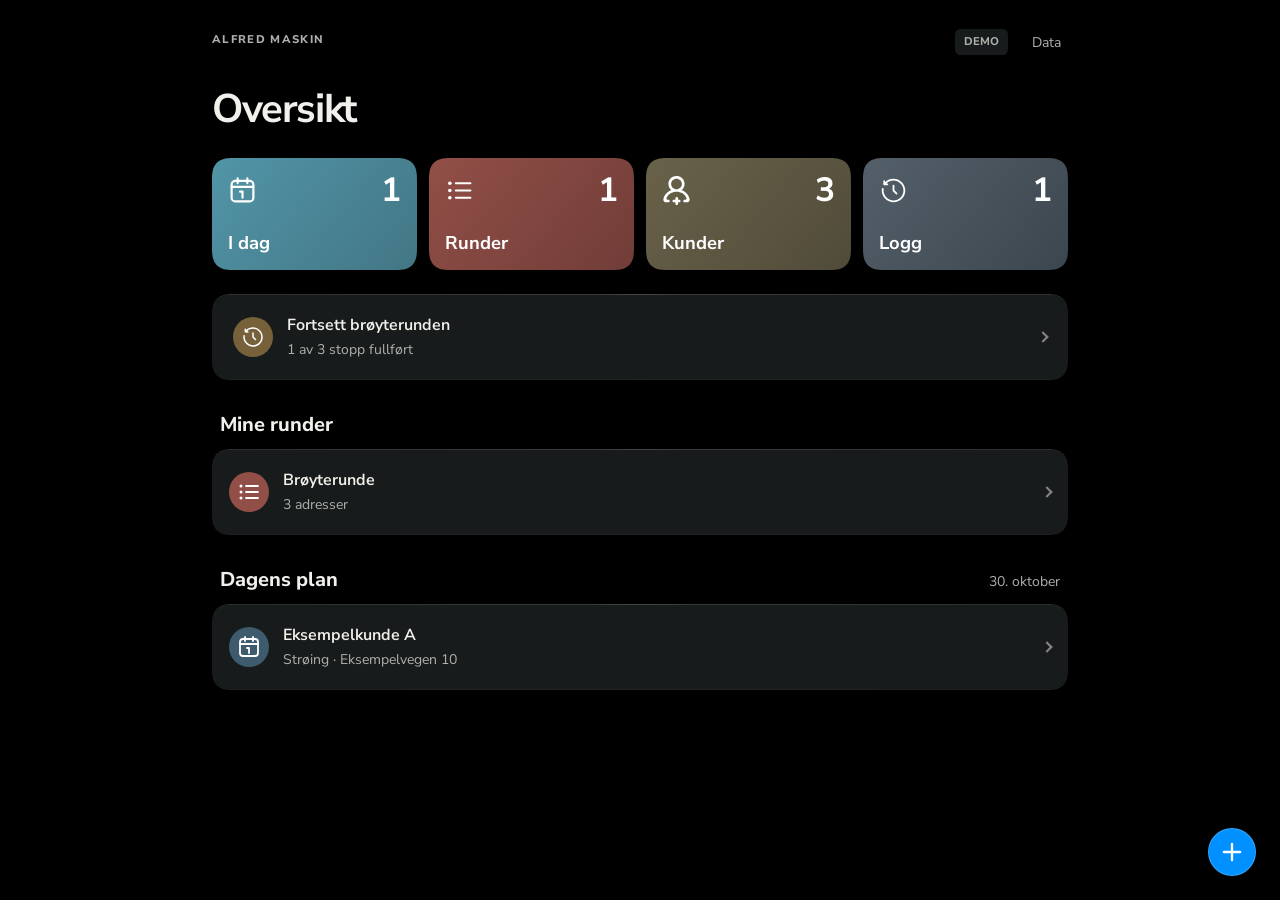
==== commit fba0c31f: "Complete redesign + a little JS" ====
--- a/index.html
+++ b/index.html
@@ -3,6 +3,7 @@
     <head>
         <meta charset="UTF-8">
         <meta name="viewport" content="width=device-width, initial-scale=1">
+        <meta name="theme-color" content="#111415">
         <title>Arbeidsoversikt | ALFRED MASKIN</title>
         <link rel="stylesheet" href="style.css">
         <link rel="stylesheet" href="continuous-corners.css">
@@ -10,92 +11,101 @@
     <body>
         <header class="app-header">
             <div class="header-inner">
-                <img class="brand-logo" src="assets/Nettside%20for%20ALFRED%20MASKIN/3.png" alt="ALFRED MASKIN">
                 <div>
                     <p class="eyebrow">ALFRED MASKIN</p>
-                    <p class="app-title">Logg</p>
                 </div>
-                <span class="demo-badge">UTKAST</span>
+                <span class="demo-badge" title="Kun fiktive testdata">DEMO</span>
+                <a class="header-link" href="data.html">Data</a>
             </div>
         </header>
-        <nav class="main-nav" aria-label="Hovedmeny">
-            <a href="index.html" aria-current="page">
-                <img src="assets/home.svg" alt="" aria-hidden="true">
-                <span>Oversikt</span>
-            </a>
-            <a href="kunder.html">
-                <img src="assets/customers.svg" alt="" aria-hidden="true">
-                <span>Kunder</span>
-            </a>
-            <a href="historikk.html">
-                <img src="assets/history.svg" alt="" aria-hidden="true">
-                <span>Logg</span>
-            </a>
-            <a href="data.html">
-                <img src="assets/export.svg" alt="" aria-hidden="true">
-                <span>Data</span>
-            </a>
-        </nav>
-        <main>
-            <div class="page-heading">
+        <main class="home-main">
+            <div class="home-heading">
                 <h1>Oversikt</h1>
             </div>
 
-            <!-- DAGENS PLAN: Endre datoen og jobbkortet her. Alt er et fast eksempel. -->
-            <section aria-labelledby="daily-plan-heading">
-                <div class="daily-plan-header">
-                    <h2 id="daily-plan-heading" class="section-title">Dagens plan</h2>
-                    <p><time datetime="2026-10-30">30. oktober</time></p>
-                </div>    
-                <article class="card">
-                    <div class="row">
-                        <p class="eyebrow">STRØING</p>
-                        <span class="status">Planlagt</span>
-                    </div>
-                    <h3>Eksempelkunde A</h3>
-                    <p>Eksempelvegen 10</p>
-                    <p class="instructions">Strø foran garasjen og ved inngangen.</p>
-                    <div class="actions">
-                        <button type="button" disabled>Åpne jobb</button>
-                    </div>
-                </article>
+            <!-- OVERSIKT: Tallene er faste eksempler. Hver flis er en vanlig lenke. -->
+            <nav class="overview-grid" aria-label="Arbeidsoversikt">
+                <a class="overview-tile tile-blue" href="plan.html">
+                    <img class="tile-icon" src="assets/calendar.svg" alt="" aria-hidden="true">
+                    <span class="tile-count">1</span>
+                    <span class="tile-label">I dag</span>
+                </a>
+                <a class="overview-tile tile-red" href="runde.html">
+                    <img class="tile-icon" src="assets/rounds.svg" alt="" aria-hidden="true">
+                    <span class="tile-count">1</span>
+                    <span class="tile-label">Runder</span>
+                </a>
+                <a class="overview-tile tile-grey" href="kunder.html">
+                    <img class="tile-icon" src="assets/customers.svg" alt="" aria-hidden="true">
+                    <span class="tile-count">3</span>
+                    <span class="tile-label">Kunder</span>
+                </a>
+                <a class="overview-tile tile-slate" href="historikk.html">
+                    <img class="tile-icon" src="assets/history.svg" alt="" aria-hidden="true">
+                    <span class="tile-count">1</span>
+                    <span class="tile-label">Logg</span>
+                </a>
+            </nav>
+
+            <!-- FORTSETT: En tidligere startet kjøring, uten at det lagres noe i utkastet. -->
+            <a class="card continue-round" href="arbeid.html">
+                <span class="list-icon icon-amber" aria-hidden="true">
+                    <img src="assets/history.svg" alt="">
+                </span>
+                <span class="list-text">
+                    <span class="row-title">Fortsett brøyterunden</span>
+                    <span class="row-detail">1 av 3 stopp fullført</span>
+                </span>
+                <span class="chevron" aria-hidden="true"></span>
+            </a>
+
+            <!-- RUNDER: Kopier en hel li-blokk for å vise en ekstra runde. -->
+            <section id="runder" class="home-section" aria-labelledby="rounds-heading">
+                <h2 id="rounds-heading">Mine runder</h2>
+                <ul class="card grouped-list">
+                    <li>
+                        <a class="list-link" href="runde.html">
+                            <span class="list-icon icon-red" aria-hidden="true">
+                                <img src="assets/rounds.svg" alt="">
+                            </span>
+                            <span class="list-text">
+                                <span class="row-title">Brøyterunde</span>
+                                <span class="row-detail">3 adresser</span>
+                            </span>
+                            <span class="chevron" aria-hidden="true"></span>
+                        </a>
+                    </li>
+                </ul>
             </section>
 
-            <!-- FASTE RUNDER: Disse brukes om igjen, uavhengig av dato. -->
-            <section aria-labelledby="fixed-rounds-heading">
-                <h2 id="fixed-rounds-heading" class="section-title">Faste runder</h2>
+            <!-- DAGENS PLAN: Et fast eksempel med samme dato som plan.html. -->
+            <section class="home-section" aria-labelledby="today-heading">
+                <div class="section-heading">
+                    <h2 id="today-heading">Dagens plan</h2>
+                    <time datetime="2026-10-30">30. oktober</time>
+                </div>
+                <ul class="card grouped-list">
+                    <li>
+                        <a class="list-link" href="plan.html#jobb-a">
+                            <span class="list-icon icon-blue" aria-hidden="true">
+                                <img src="assets/calendar.svg" alt="">
+                            </span>
+                            <span class="list-text">
+                                <span class="row-title">Eksempelkunde A</span>
+                                <span class="row-detail">Strøing · Eksempelvegen 10</span>
+                            </span>
+                            <span class="chevron" aria-hidden="true"></span>
+                        </a>
+                    </li>
+                </ul>
+            </section>
+        </main>
 
-                <div class="toolbar">
-                    <a class="button" id="main-button" href="runde.html">Ny runde
-                        <div>
-                            <svg width="100%" height="100%" viewBox="0 0 24 24" fill="none" xmlns="http://www.w3.org/2000/svg">
-                                <path d="M4 12H20M20 12L14 6M20 12L14 18" stroke="currentColor" stroke-width="2" stroke-linecap="round" stroke-linejoin="round"/>
-                            </svg>
-                        </div>
-                    </a>
-                </div>
-                <div class="card-grid">
-                    <!-- Endre rundenavnet og antall adresser rett i dette kortet. -->
-                    <article class="card">
-                        <h3>Brøyterunde</h3>
-                        <p>3 adresser</p>
-                        <div class="actions">
-                            <a class="button primary" href="arbeid.html">Åpne runde</a>
-                            <a class="button" href="runde.html">Rediger</a>
-                        </div>
-                    </article>
-                </div>
-            </section>
-
-            <h2 class="section-title">Tidligere kjøringer</h2>
-            <!-- Dette er et fast eksempel, ikke en lagret kjøring. -->
-            <article class="card row">
-                <div>
-                    <h3>Brøyterunde</h3>
-                    <p>1 av 3 fullført</p>
-                </div>
-                <a class="button" href="arbeid.html">Åpne</a>
-            </article>
-        </main>
+        <!-- FAST PLUSSKNAPP: En vanlig lenke til rundeutkastet. -->
+        <a class="floating-add" href="runde.html" aria-label="Ny runde" title="Ny runde">
+            <svg width="28" height="28" viewBox="0 0 24 24" fill="none" aria-hidden="true">
+                <path d="M12 5V19M5 12H19" stroke="currentColor" stroke-width="2" stroke-linecap="round" />
+            </svg>
+        </a>
     </body>
 </html>
--- a/style.css
+++ b/style.css
@@ -19,39 +19,41 @@
   font-optical-sizing: auto;
   line-height: 1.5;
   color: var(--color-text);
-  background: linear-gradient(135deg, #ffe0e0 0%, #f7f6f2 50%, #d8e7ef 100%);
-
-  --color-accent: #b83a3f;
-  --color-accent-light: #ee7777;
-  --color-accent-hover: #963036;
-  --color-background: #f4f4f3;
-  --color-surface: rgba(255, 255, 255, 0.3);
-  --color-text: #202020;
-  --color-muted: #62605d;
-  --color-border: #ffffff;
-  --color-hover-surface: #e9e9e7;
-  --color-focus: #2467b4;
+  background: var(--color-background);
+  color-scheme: dark;
+
+  --color-accent: #b65046;
+  --color-accent-light: #e79b90;
+  --color-accent-hover: #9e4139;
+  --color-background: #000000;
+  --color-surface: #181b1b;
+  --color-field: #2b3133;
+  --color-text: #f2f0eb;
+  --color-muted: #adb1ac;
+  --color-border: #3b4244;
+  --color-hover-surface: #30383b;
+  --color-focus: #84b9ff;
   --color-inverse: #fff;
-  --color-input-border: #a6a39d;
-  --color-dark: #202020;
-  --color-status-text: #4c4944;
-  --color-status-background: #ecebe8;
-  --color-success-text: #205e32;
-  --color-success-background: #e3f0e6;
-  --color-warning-text: #7b5107;
-  --color-warning-background: #fff0d6;
-  --color-error-text: #8a1818;
-  --color-error-background: #fff0ef;
+  --color-input-border: #4b5558;
+  --color-dark: #353d40;
+  --color-status-text: #d8dcd6;
+  --color-status-background: #343d3f;
+  --color-success-text: #9be6ba;
+  --color-success-background: #1c3a2b;
+  --color-warning-text: #f3cc91;
+  --color-warning-background: #3b2d1f;
+  --color-error-text: #ffb4b8;
+  --color-error-background: #421f24;
   --color-transparent: transparent;
 
   /* GLASSKANTER: bare omrisset på kort, ikke bakgrunnen inni.
      Topp = lyst gjenskinn. Sider = tynn skygge. Bunn = svak refleks.
      Sett --glass-edge-opacity til 0 for å skjule disse kantene. */
-  --glass-edge-top: rgba(255, 255, 255, 0.98);
-  --glass-edge-shoulder: rgba(255, 255, 255, 0.72);
-  --glass-edge-side: rgba(30, 45, 42, 0.46);
-  --glass-edge-lower: rgba(55, 70, 65, 0.26);
-  --glass-edge-bottom: rgba(255, 255, 255, 0.5);
+  --glass-edge-top: rgba(255, 255, 255, 0.4);
+  --glass-edge-shoulder: rgba(255, 255, 255, 0.2);
+  --glass-edge-side: rgba(255, 255, 255, 0.12);
+  --glass-edge-lower: rgba(255, 255, 255, 0.08);
+  --glass-edge-bottom: rgba(255, 255, 255, 0.18);
   --glass-edge-opacity: 1;
 
   /* Små lyse glimt ligger over den retningsbestemte kantfargen. */
@@ -79,7 +81,7 @@
       var(--glass-edge-top) 360deg
     );
 
-  --content-width: 68rem;
+  --content-width: 56rem;
 
 
   --radius: 1rem;
@@ -90,8 +92,6 @@
   --radius-large: 2.5rem;
   --radius-pill: 9999px;
 
-  /* Endre denne verdien hvis du vil ha raskere eller langsommere glidning. */
-  --nav-slide-duration: 380ms;
 }
 
 
@@ -204,8 +204,7 @@
    ========================================================= */
 
 .app-header {
-  background: var(--color-inverse);
-  border-bottom: 4px solid var(--color-accent);
+  background: var(--color-background);
 }
 
 .header-inner {
@@ -214,13 +213,7 @@
   gap: 1rem;
   max-width: var(--content-width);
   margin: auto;
-  padding: 0.5rem 1.25rem;
-}
-
-.brand-logo {
-  width: 3.5rem;
-  height: 3.5rem;
-  object-fit: contain;
+  padding: 1.25rem 1.25rem 0.25rem;
 }
 
 .eyebrow {
@@ -231,12 +224,6 @@
   letter-spacing: 0.12em;
 }
 
-.app-title {
-  margin: 0;
-  font-size: 1.3rem;
-  font-weight: 750;
-}
-
 .demo-badge {
   margin-left: auto;
   padding: 0.25rem 0.5rem;
@@ -245,18 +232,317 @@
   corner-shape: var(--corner-shape);
   font-size: 0.7rem;
   font-weight: 750;
-}
-
-.main-nav {
+  background: var(--color-surface);
+  color: var(--color-muted);
+}
+
+/* =========================================================
+   Påminnelser-inspirert startside
+   Fliser øverst, deretter enkle rader i grupper.
+   Alt innhold og alle eksempel-tall redigeres i index.html.
+   ========================================================= */
+
+.home-heading {
+  display: flex;
+  align-items: center;
+  justify-content: space-between;
+  gap: 1rem;
+  margin-bottom: 1.5rem;
+}
+
+.home-heading h1 {
+  font-size: clamp(1.9rem, 5vw, 2.5rem);
+  letter-spacing: -0.035em;
+}
+
+/* Plass til den faste plussknappen når den siste raden rulles frem. */
+.home-main {
+  padding-bottom: calc(7rem + env(safe-area-inset-bottom, 0px));
+}
+
+.header-link {
+  display: inline-flex;
+  align-items: center;
+  justify-content: center;
+  min-width: 2.75rem;
+  min-height: 2.75rem;
+  color: var(--color-muted);
+  font-size: 0.875rem;
+  text-decoration: none;
+}
+
+.header-link:hover {
+  color: var(--color-text);
+}
+
+/* Fast, rund opprett-knapp. Endre fargen her, og målet i index.html. */
+.floating-add {
+  position: fixed;
+  right: calc(1.5rem + env(safe-area-inset-right, 0px));
+  bottom: calc(1.5rem + env(safe-area-inset-bottom, 0px));
   z-index: 20;
+  display: grid;
+  place-items: center;
+  width: 3rem;
+  height: 3rem;
+  border: 1px solid rgba(255, 255, 255, 0.2);
+  border-radius: 50%;
+  corner-shape: round;
+  /* Samplet fra referansebildet. Første verdi er fallback for sRGB-skjermer. */
+  background: #0090ff;
+  background: color(display-p3 0.247059 0.556863 0.968627);
+  color: #fff;
+  box-shadow: 0 6px 24px rgba(0, 0, 0, 0.35);
+  text-decoration: none;
+}
+
+.floating-add:hover {
+  background: #007fe6;
+}
+
+.floating-add:active {
+  background: #006bc7;
+}
+
+.floating-add:focus-visible {
+  outline: 3px solid #fff;
+  outline-offset: 4px;
+}
+
+/* De fire oversiktsflisene. Fargene velges med tile-klassene i HTML. */
+.overview-grid {
+  display: grid;
+  grid-template-columns: repeat(2, minmax(0, 1fr));
+  gap: 0.75rem;
+  margin-bottom: 1.5rem;
+}
+
+.overview-tile {
+  display: grid;
+  grid-template-columns: 1fr auto;
+  align-content: space-between;
+  gap: 1rem 0.5rem;
+  min-width: 0;
+  min-height: 7rem;
+  padding: 1rem;
+  border-radius: var(--radius-medium);
+  color: #fff;
+  text-decoration: none;
+  transition: filter 120ms ease, transform 120ms ease;
+}
+
+.tile-blue {
+  background: linear-gradient(130deg, #5195a7, #437685);
+}
+
+.tile-red {
+  background: linear-gradient(130deg, #914f47, #713d38);
+}
+
+.tile-grey {
+  background: linear-gradient(130deg, #69624a, #504b39);
+}
+
+.tile-slate {
+  background: linear-gradient(130deg, #535f69, #3c464f);
+}
+
+.tile-icon {
+  width: 1.8rem;
+  height: 1.8rem;
+  align-self: center;
+  filter: brightness(0) invert(1);
+}
+
+.tile-count {
+  font-size: 2.1rem;
+  font-weight: 700;
+  line-height: 1;
+}
+
+.tile-label {
+  grid-column: 1 / -1;
+  font-size: 1.15rem;
+  font-weight: 700;
+  line-height: 1.2;
+}
+
+.overview-tile:hover {
+  filter: brightness(1.1);
+}
+
+.overview-tile:active {
+  transform: scale(0.98);
+}
+
+.overview-tile:focus-visible {
+  outline: 3px solid #fff;
+  outline-offset: -5px;
+}
+
+/* En gruppe er ett kort. Linjene inni er hele lenker, ikke egne kort. */
+.home-section {
+  margin-top: 2rem;
+  scroll-margin-top: 1rem;
+}
+
+.home-section h2 {
+  margin: 0 0 0.75rem 0.5rem;
+  font-size: 1.25rem;
+  font-weight: 750;
+}
+
+.home-main .grouped-list {
+  margin: 0;
+  padding: 0;
+  list-style: none;
+}
+
+.grouped-list li + li {
+  position: relative;
+}
+
+.grouped-list li + li::before {
+  content: "";
+  position: absolute;
+  top: 0;
+  right: 1rem;
+  left: 4.5rem;
+  height: 1px;
+  background: var(--color-border);
+}
+
+.list-link,
+.continue-round {
   display: flex;
+  align-items: center;
+  gap: 0.875rem;
+  min-height: 5.25rem;
+  padding: 1rem;
+  color: var(--color-text);
+  text-decoration: none;
+}
+
+.list-link:hover,
+.continue-round:hover {
+  background: var(--color-hover-surface);
+}
+
+.list-link:focus-visible,
+.continue-round:focus-visible {
+  outline-offset: -4px;
+}
+
+.list-icon {
+  display: grid;
+  place-items: center;
+  flex: 0 0 2.5rem;
+  width: 2.5rem;
+  height: 2.5rem;
+  border-radius: 50%;
+}
+
+.list-icon img {
+  width: 1.5rem;
+  height: 1.5rem;
+  filter: brightness(0) invert(1);
+}
+
+.icon-red {
+  background: #914f47;
+}
+
+.icon-blue {
+  background: #3d5b6c;
+}
+
+.icon-amber {
+  background: #76613b;
+}
+
+.list-text {
+  display: grid;
+  gap: 0.25rem;
+  min-width: 0;
+}
+
+.row-title {
+  font-weight: 650;
+  line-height: 1.3;
+}
+
+.row-detail {
+  color: var(--color-muted);
+  font-size: 0.875rem;
+  line-height: 1.4;
+}
+
+.chevron {
+  flex: 0 0 0.5rem;
+  width: 0.5rem;
+  height: 0.5rem;
+  margin-left: auto;
+  border-top: 2px solid #85858c;
+  border-right: 2px solid #85858c;
+  transform: rotate(45deg);
+}
+
+.section-heading {
+  display: flex;
+  align-items: baseline;
+  justify-content: space-between;
+  gap: 0.75rem;
+}
+
+.section-heading time {
+  margin-right: 0.5rem;
+  color: var(--color-muted);
+  font-size: 0.875rem;
+}
+
+.back-link {
+  position: relative;
+  display: grid;
+  place-items: center;
+  width: 3rem;
+  height: 3rem;
+  margin-bottom: 1rem;
+  border: 1px solid var(--color-border);
+  border-radius: 50%;
+  background: var(--color-surface);
+  color: var(--color-text);
+  text-decoration: none;
+}
+
+.back-link img {
+  transform: translateX(-2px) translateY(-1px);
+  width: 1.8rem;
+  height: 1.8rem;
+  filter: brightness(0) invert(1);
+}
+
+.back-link:hover {
+  background: var(--color-hover-surface);
+}
+
+.actions {
+  display: flex;
+  flex-wrap: wrap;
   gap: 0.5rem;
-  max-width: fit-content;
-  margin-left: 1rem;
-  margin-right: 1rem;
-  padding: 0.75rem 1.25rem;
-}
-
+  margin-top: 0.75rem;
+}
+
+@media (min-width: 48rem) {
+  .overview-grid {
+    grid-template-columns: repeat(4, minmax(0, 1fr));
+  }
+}
+
+@media (prefers-reduced-motion: reduce) {
+  .overview-tile {
+    transition: none;
+  }
+}
 
 /* =========================================================
    Main layout and page content
@@ -298,7 +584,6 @@
   padding: 1.25rem;
   background: var(--color-surface);
   border: 1px solid var(--color-border);
-  box-shadow: 10px 10px 5px 4px rgba(0, 0, 0, 1);
   border-radius: var(--radius-medium);
   corner-shape: var(--corner-shape);
 }
@@ -421,7 +706,7 @@
   min-width: 0;
   padding: 0.65rem 0.75rem;
   color: var(--color-text);
-  background: var(--color-inverse);
+  background: var(--color-field);
   border: 1px solid var(--color-input-border);
   border-radius: var(--radius-small);
   corner-shape: var(--corner-shape);
@@ -544,7 +829,7 @@
 
 .instructions {
   padding: 0.75rem;
-  background: var(--color-background);
+  background: var(--color-field);
   border-radius: var(--radius-small);
   corner-shape: var(--corner-shape);
   white-space: pre-wrap;
@@ -652,22 +937,6 @@
   transition: background-color 0.1s ease;
 }
 
-.main-nav a {
-  display: inline-flex;
-  align-items: center;
-  justify-content: center;
-  flex-direction: column;
-  gap: 0.15rem;
-  min-height: 3.75rem;
-  padding: 0.25rem 1rem;
-  color: var(--color-text);
-  background: var(--color-surface);
-  border: 1px solid var(--color-border);
-  border-radius: var(--radius-pill);
-  font-weight: 650;
-  text-decoration: none;
-}
-
 a.button.primary {
   background: var(--color-accent);
   border-color: var(--color-accent);
@@ -685,196 +954,7 @@
 
 
 
-#main-button {
-  padding: 10px;
-  min-height: 3rem;
-  height: 3rem;
-  border-radius: var(--radius-pill);
-  border: 1px solid transparent;
-  corner-shape: round;
-  max-width: none;
-  width: fit-content;
-  justify-content: flex-start;
-  text-align: left;
-}
-
-#main-button > div {
-  margin-left: 10px;
-  padding: 3px;
-  width: 2rem;
-  height: 2rem;
-  flex: 0 0 2rem;
-  border-radius: 50%;
-  background-color: var(--color-accent-light);
-
-  transition: all 0.2s ease;
-}
-
-#main-button > div:hover {
-  width: 2.2rem;
-  height: 2.2rem;
-  flex: 0 0 2.2rem;
-}
-
-
-
-
-
-
-
-
-
-
-.main-nav a {
-  position: relative;
-  isolation: isolate;
-  border-color: var(--color-transparent);
-  background: var(--color-transparent);
-}
-
-.main-nav a[aria-current] {
-  color: var(--color-inverse);
-}
-
-/* Bakgrunn og tekst er separate lag, slik at bare pillen glir. */
-.main-nav a::before {
-  content: "";
-  position: absolute;
-  inset: 0;
-  border-radius: inherit;
-  pointer-events: none;
-}
-
-.main-nav a[aria-current]::before {
-  background: var(--color-dark);
-  view-transition-name: nav-highlight;
-}
-
-.main-nav a span {
-  position: relative;
-  z-index: 1;
-  opacity: 0.65;
-  font-size: 0.72em;
-  line-height: 1;
-}
-
-.main-nav a img {
-  position: relative;
-  z-index: 1;
-  width: 2rem;
-  height: 2rem;
-  object-fit: contain;
-  filter: grayscale(1) brightness(0);
-  opacity: 0.6;
-}
-
-.main-nav a[aria-current] span {
-  opacity: 1;
-}
-
-.main-nav a[aria-current] img {
-  filter: brightness(0) invert(1);
-  opacity: 1;
-}
-
-/* Samme navn på alle sidene lar nettleseren holde teksten i ro. */
-.main-nav a[href="index.html"] span {
-  view-transition-name: nav-rounds;
-}
-
-.main-nav a[href="kunder.html"] span {
-  view-transition-name: nav-customers;
-}
-
-.main-nav a[href="historikk.html"] span {
-  view-transition-name: nav-history;
-}
-
-.main-nav a[href="data.html"] span {
-  view-transition-name: nav-data;
-}
-
-
-/* =========================================================
-   Sliding navbar - ingen JavaScript
-   Bruk Live Server for animasjon mellom HTML-sidene.
-   Nettlesere uten støtte viser vanlige, fungerende lenker.
-   ========================================================= */
-
-@view-transition {
-  navigation: auto;
-}
-
-/* Ta bare øyeblikksbilder av de navngitte delene i navigasjonen.
-   Å skjule animasjonen for root var ikke nok: nettleseren laget fortsatt
-   et bilde av hele siden, inkludert alle SVG-maskene. Det var tregt i WebKit.
-   Resten av siden vises nå direkte under navigasjonens animasjon. */
-:root {
-  view-transition-name: none;
-}
-
-/* Nettleseren flytter pillen fra gammel til ny posisjon. */
-::view-transition-group(nav-highlight) {
-  z-index: 1;
-  animation-duration: var(--nav-slide-duration);
-  animation-timing-function: cubic-bezier(0.22, 1, 0.36, 1);
-  will-change: transform;
-}
-
-::view-transition-old(nav-highlight) {
-  display: none;
-}
-
-::view-transition-new(nav-highlight) {
-  height: 100%;
-  animation: none;
-}
-
-/* Teksten ligger over pillen, også mens animasjonen kjører. */
-::view-transition-group(nav-rounds),
-::view-transition-group(nav-customers),
-::view-transition-group(nav-history),
-::view-transition-group(nav-data) {
-  z-index: 2;
-  /* Menyteksten står stille. Bare den mørke markøren skal flytte seg. */
-  animation: none;
-}
-
-/* Tekst trenger heller ingen overtoning mellom to like kopier. */
-::view-transition-old(nav-rounds),
-::view-transition-old(nav-customers),
-::view-transition-old(nav-history),
-::view-transition-old(nav-data) {
-  display: none;
-}
-
-::view-transition-new(nav-rounds),
-::view-transition-new(nav-customers),
-::view-transition-new(nav-history),
-::view-transition-new(nav-data) {
-  animation: none;
-}
-
-@media (max-width: 36rem) {
-  /* Alle fire faner er like store på mobil.
-     Fast størrelse overstyrer nettleserens automatiske bredde-/høydeanimasjon.
-     Bare transform (posisjonen) får animere. !important er nødvendig fordi
-     nettleserens genererte keyframes ellers overstyrer disse verdiene.
-
-     Bredde: skjerm minus marger, menykant, padding og tre mellomrom,
-     delt på fire faner, minus fanens to gjennomsiktige kantpiksler. */
-  ::view-transition-group(nav-highlight) {
-    width: calc((100vw - 2rem - 2px - 1.2rem - 1.5rem) / 4 - 2px) !important;
-    height: calc(3.75rem - 2px) !important;
-  }
-}
-
-/* Respekter telefonens innstilling for redusert bevegelse. */
-@media (prefers-reduced-motion: reduce) {
-  @view-transition {
-    navigation: none;
-  }
-}
+
 
 a[aria-disabled] {
   opacity: 0.45;
@@ -888,43 +968,6 @@
     padding-left: 1rem;
   }
 
-  main {
-    padding-bottom: 6rem;
-  }
-
-  .main-nav {
-    position: fixed;
-    bottom: calc(4px + env(safe-area-inset-bottom, 0px));
-    right: 0;
-    left: 0;
-    width: auto;
-    max-width: none;
-    max-height: fit-content;
-    border: 1px solid var(--color-border);
-    border-radius: var(--radius-pill);
-    box-sizing: border-box;
-    overflow: hidden;
-    gap: 0.5rem;
-    padding: 0.6rem;
-
-    --nav-background: rgba(255, 255, 255, 0.94);
-
-    background-color: var(--nav-background);
-    /* Nesten ugjennomsiktig allerede. Blur ga ekstra arbeid ved sideskift. */
-    -webkit-backdrop-filter: none;
-    backdrop-filter: none;
-  }
-
-  .main-nav a {
-    min-width: 0;
-    flex: 1 1 0;
-    min-height: 3.75rem;
-    padding: 0.25rem 0.5rem;
-    overflow: hidden;
-    text-overflow: ellipsis;
-    white-space: nowrap;
-  }
-
   .actions > button {
     flex: 1 1 auto;
   }
@@ -933,17 +976,6 @@
     font-size: 0.6rem;
   }
 
-  .card:not(.round-stop) {
-    padding: 1rem;
-  }
-
-  .main-nav a {
-    flex: 1;
-    min-height: 3.75rem;
-    padding: 0.25rem 0.4rem;
-    font-size: 0.85rem;
-  }
-
   .actions > a {
     flex: 1 1 auto;
   }
--- a/continuous-corners.css
+++ b/continuous-corners.css
@@ -1,7 +1,7 @@
 /* =========================================================
    G2-hjørner og glasskanter - ingen JavaScript
 
-   Kort og Ny runde-knappen har glasskant. Felt har en ensfarget kant.
+   Kort og tilbakeknapper har glasskant. Felt har en ensfarget kant.
    Endre glassfargene under GLASSKANTER i style.css.
    Bakgrunner, tekst og layout styres fortsatt der.
 
@@ -16,16 +16,15 @@
   /* 1. FORMER OG STØRRELSER */
   button,
   a.button,
-  .main-nav a,
   .smooth-field,
   .card,
+  .overview-tile,
   .address-fields,
   .instructions,
   .status,
   .demo-badge,
   .empty,
-  .feedback,
-  .main-nav {
+  .feedback {
     --smooth-corner: var(--radius-small);
     --smooth-outline: url("assets/continuous-outline-small.svg");
     --smooth-outline-slice: 192;
@@ -40,6 +39,7 @@
   }
 
   .card,
+  .overview-tile,
   .address-fields,
   .empty {
     --smooth-corner: var(--radius-medium);
@@ -55,24 +55,6 @@
   .demo-badge {
     display: inline-flex;
     align-items: center;
-  }
-
-  .main-nav {
-    --smooth-corner: 2rem;
-    --smooth-outline: url("assets/continuous-outline-large.svg");
-
-    /* Masker på en forelder kan skjule bakgrunnen i view transitions.
-       Formen flyttes til et eget bakgrunnslag under lenkene. */
-    -webkit-mask-box-image-source: none;
-  }
-
-  .main-nav a {
-    --smooth-corner: 1.5rem;
-    --smooth-outline: url("assets/continuous-outline-medium.svg");
-
-    /* Lenkene trenger ikke en ekstra SVG-maske rundt markøren. */
-    border-radius: 1.5rem;
-    -webkit-mask-box-image-source: none;
   }
 
   /* 2. KANTEN TEGNES PÅ ET EGET LAG
@@ -80,7 +62,6 @@
      ::after maler bare omrisset. Midten er helt gjennomsiktig. */
   button,
   a.button,
-  .main-nav a,
   .card,
   .address-fields,
   .demo-badge,
@@ -101,7 +82,7 @@
   .smooth-field {
     display: grid;
     min-width: 0;
-    background: var(--color-inverse);
+    background: var(--color-field);
   }
 
   .card::after,
@@ -126,6 +107,25 @@
     opacity: var(--glass-edge-opacity);
   }
 
+  /* Rund tilbakeknapp med samme overflate og kantlys som kortene. */
+  .back-link {
+    border-color: transparent;
+  }
+
+  .back-link::after {
+    content: "";
+    position: absolute;
+    inset: -1px;
+    border-radius: inherit;
+    pointer-events: none;
+    background: var(--glass-edge-paint);
+    opacity: var(--glass-edge-opacity);
+    -webkit-mask-box-image-source: url("assets/continuous-outline-pill.svg");
+    -webkit-mask-box-image-slice: 192 fill;
+    -webkit-mask-box-image-width: 50%;
+    -webkit-mask-box-image-repeat: stretch;
+  }
+
   /* Feltgruppen må ikke klippe teksten i legend. */
   .address-fields {
     -webkit-mask-box-image-source: none;
@@ -141,49 +141,6 @@
     border-color: transparent;
     border-radius: 0;
     corner-shape: round;
-  }
-
-  /* 3. EKTE PILLE OG SIRKEL
-     Ny runde-knappen skal ha halvsirkler, ikke G2-hjørner.
-     Denne knappen og pilen beholder glasskanten som et unntak. */
-  #main-button {
-    -webkit-mask-box-image-source: none;
-    border: 1px solid transparent;
-    border-radius: var(--radius-pill);
-    corner-shape: round;
-  }
-
-  button.primary,
-  a.button.primary {
-    border-color: transparent;
-  }
-
-  #main-button > div {
-    position: relative;
-  }
-
-  #main-button::after,
-  #main-button > div::after {
-    content: "";
-    position: absolute;
-    border-radius: inherit;
-    pointer-events: none;
-    background: var(--glass-edge-paint);
-    opacity: var(--glass-edge-opacity);
-    -webkit-mask-box-image-slice: 192 fill;
-    -webkit-mask-box-image-repeat: stretch;
-  }
-
-  #main-button::after {
-    inset: -1px;
-    -webkit-mask-box-image-source: url("assets/continuous-outline-pill.svg");
-    -webkit-mask-box-image-width: 1.5rem;
-  }
-
-  #main-button > div::after {
-    inset: 0;
-    -webkit-mask-box-image-source: url("assets/continuous-outline-circle.svg");
-    -webkit-mask-box-image-width: 50%;
   }
 
   /* Filknappen beholder formen sin, uten glasskant.
@@ -196,45 +153,11 @@
     -webkit-mask-box-image-repeat: stretch;
   }
 
-  /* 4. NAVIGASJON
-     Menylinjen og lenkene har ingen dekorativ kant.
-     Den mørke markøren og glidningen beholdes i ::before. */
-  .main-nav a::before {
-    /* En enkel avrunding gir et lettere lag å flytte på telefonen. */
-    border-radius: inherit;
-    -webkit-mask-box-image-source: none;
-  }
-
-  @media (max-width: 36rem) {
-    .main-nav {
-      --edge-inset: -1px;
-
-      isolation: isolate;
-      overflow: visible;
-      background: transparent;
-      border-color: transparent;
-    }
-
-    .main-nav::before {
-      content: "";
-      position: absolute;
-      inset: -1px;
-      z-index: -1;
-      pointer-events: none;
-      background: var(--nav-background);
-      -webkit-mask-box-image-source: url("assets/continuous-corners.svg");
-      -webkit-mask-box-image-slice: 48 fill;
-      -webkit-mask-box-image-width: var(--smooth-corner);
-      -webkit-mask-box-image-repeat: stretch;
-    }
-
-  }
-
-  /* 5. TASTATUR OG HØYKONTRAST
+  /* 3. TASTATUR OG HØYKONTRAST
      Kantlyset er dekorasjon. Blått fokus skal fortsatt være tydelig. */
   button:focus-visible,
   a.button:focus-visible,
-  .main-nav a:focus-visible,
+  .back-link:focus-visible,
   .smooth-field:focus-within {
     outline: none;
     box-shadow: inset 0 0 0 3px var(--color-focus);
@@ -245,18 +168,12 @@
   }
 
   @media (forced-colors: active) {
-    .main-nav {
-      background: Canvas;
-    }
-
-    .main-nav::before {
-      display: none;
+    .back-link {
+      border-color: ButtonText;
     }
 
     button,
     a.button,
-    .main-nav,
-    .main-nav a,
     .card,
     .address-fields,
     .smooth-field,
@@ -270,18 +187,12 @@
       border-color: CanvasText;
     }
 
-    #main-button {
-      border-radius: var(--radius-pill);
-      border-color: ButtonText;
-    }
-
     .card::after,
     .address-fields::after,
     .smooth-field::after,
     .empty::after,
     .feedback::after,
-    #main-button::after,
-    #main-button > div::after {
+    .back-link::after {
       display: none;
     }
 
@@ -293,7 +204,7 @@
 
     button:focus-visible,
     a.button:focus-visible,
-    .main-nav a:focus-visible,
+    .back-link:focus-visible,
     .smooth-field > :focus-visible {
       outline: 3px solid Highlight;
       outline-offset: 2px;
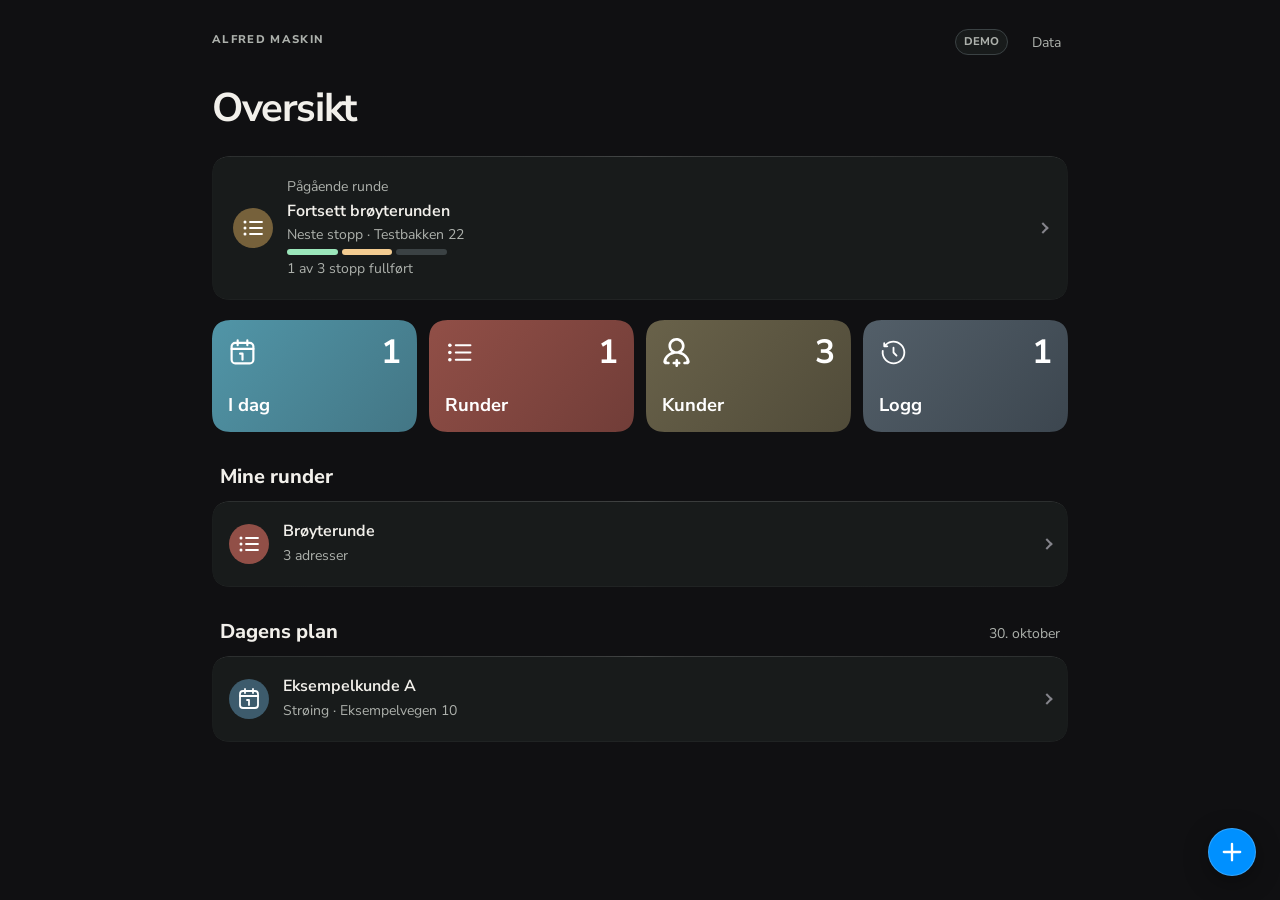
==== commit df774ccc: "Final version before HTML merge" ====
--- a/index.html
+++ b/index.html
@@ -7,6 +7,7 @@
         <title>Arbeidsoversikt | ALFRED MASKIN</title>
         <link rel="stylesheet" href="style.css">
         <link rel="stylesheet" href="continuous-corners.css">
+        <script src="press.js" defer></script>
     </head>
     <body>
         <header class="app-header">
@@ -20,8 +21,31 @@
         </header>
         <main class="home-main">
             <div class="home-heading">
-                <h1>Oversikt</h1>
+                <h1 class="text-container">
+                    <span class="reveal-text">Oversikt</span>
+                </h1>
             </div>
+
+            <!-- FORTSETT: En tidligere startet kjøring, uten at det lagres noe i utkastet. -->
+            <a class="card continue-round" href="arbeid.html">
+                <span class="list-icon icon-amber" aria-hidden="true">
+                    <img src="assets/rounds.svg" alt="">
+                </span>
+                <span class="list-text">
+                    <span class="row-detail">Pågående runde</span>
+                    <span class="row-title">Fortsett brøyterunden</span>
+                    <span class="row-detail">Neste stopp · Testbakken 22</span>
+                    <span class="round-progress">
+                        <span class="round-segments" aria-hidden="true">
+                            <span class="segment-done"></span>
+                            <span class="segment-current"></span>
+                            <span></span>
+                        </span>
+                        <span class="row-detail">1 av 3 stopp fullført</span>
+                    </span>
+                </span>
+                <span class="chevron" aria-hidden="true"></span>
+            </a>
 
             <!-- OVERSIKT: Tallene er faste eksempler. Hver flis er en vanlig lenke. -->
             <nav class="overview-grid" aria-label="Arbeidsoversikt">
@@ -46,18 +70,6 @@
                     <span class="tile-label">Logg</span>
                 </a>
             </nav>
-
-            <!-- FORTSETT: En tidligere startet kjøring, uten at det lagres noe i utkastet. -->
-            <a class="card continue-round" href="arbeid.html">
-                <span class="list-icon icon-amber" aria-hidden="true">
-                    <img src="assets/history.svg" alt="">
-                </span>
-                <span class="list-text">
-                    <span class="row-title">Fortsett brøyterunden</span>
-                    <span class="row-detail">1 av 3 stopp fullført</span>
-                </span>
-                <span class="chevron" aria-hidden="true"></span>
-            </a>
 
             <!-- RUNDER: Kopier en hel li-blokk for å vise en ekstra runde. -->
             <section id="runder" class="home-section" aria-labelledby="rounds-heading">
--- a/style.css
+++ b/style.css
@@ -25,7 +25,7 @@
   --color-accent: #b65046;
   --color-accent-light: #e79b90;
   --color-accent-hover: #9e4139;
-  --color-background: #000000;
+  --color-background: #101012;
   --color-surface: #181b1b;
   --color-field: #2b3133;
   --color-text: #f2f0eb;
@@ -126,13 +126,14 @@
   background: var(--color-surface);
   border: 1px solid transparent;
   border-radius: var(--radius-small);
-  corner-shape: var(--corner-shape);
   font-weight: 650;
   cursor: pointer;
 }
 
-button:hover {
-  background: var(--color-hover-surface);
+@media (hover: hover) {
+  button:enabled:hover {
+    background: var(--color-hover-surface);
+  }
 }
 
 button:disabled {
@@ -146,8 +147,10 @@
   border-color: var(--color-accent);
 }
 
-button.primary:hover {
-  background: var(--color-accent-hover);
+@media (hover: hover) {
+  button.primary:enabled:hover {
+    background: var(--color-accent-hover);
+  }
 }
 
 :focus-visible {
@@ -229,7 +232,6 @@
   padding: 0.25rem 0.5rem;
   border: 1px solid var(--color-border);
   border-radius: var(--radius-small);
-  corner-shape: var(--corner-shape);
   font-size: 0.7rem;
   font-weight: 750;
   background: var(--color-surface);
@@ -271,8 +273,10 @@
   text-decoration: none;
 }
 
-.header-link:hover {
-  color: var(--color-text);
+@media (hover: hover) {
+  .header-link:hover {
+    color: var(--color-text);
+  }
 }
 
 /* Fast, rund opprett-knapp. Endre fargen her, og målet i index.html. */
@@ -296,11 +300,13 @@
   text-decoration: none;
 }
 
-.floating-add:hover {
-  background: #007fe6;
-}
-
-.floating-add:active {
+@media (hover: hover) {
+  .floating-add:hover {
+    background: #007fe6;
+  }
+}
+
+.floating-add:is(:active, .is-pressed) {
   background: #006bc7;
 }
 
@@ -328,7 +334,7 @@
   border-radius: var(--radius-medium);
   color: #fff;
   text-decoration: none;
-  transition: filter 120ms ease, transform 120ms ease;
+
 }
 
 .tile-blue {
@@ -367,12 +373,10 @@
   line-height: 1.2;
 }
 
-.overview-tile:hover {
-  filter: brightness(1.1);
-}
-
-.overview-tile:active {
-  transform: scale(0.98);
+@media (hover: hover) {
+  .overview-tile:hover {
+    filter: brightness(1.1);
+  }
 }
 
 .overview-tile:focus-visible {
@@ -423,9 +427,11 @@
   text-decoration: none;
 }
 
-.list-link:hover,
-.continue-round:hover {
-  background: var(--color-hover-surface);
+@media (hover: hover) {
+  .list-link:hover,
+  .continue-round:hover {
+    background: var(--color-hover-surface);
+  }
 }
 
 .list-link:focus-visible,
@@ -515,14 +521,16 @@
 }
 
 .back-link img {
-  transform: translateX(-2px) translateY(-1px);
+  transform: translateX(-2px);
   width: 1.8rem;
   height: 1.8rem;
   filter: brightness(0) invert(1);
 }
 
-.back-link:hover {
-  background: var(--color-hover-surface);
+@media (hover: hover) {
+  .back-link:hover {
+    background: var(--color-hover-surface);
+  }
 }
 
 .actions {
@@ -538,11 +546,6 @@
   }
 }
 
-@media (prefers-reduced-motion: reduce) {
-  .overview-tile {
-    transition: none;
-  }
-}
 
 /* =========================================================
    Main layout and page content
@@ -586,7 +589,10 @@
   border: 1px solid var(--color-border);
   border-radius: var(--radius-medium);
   corner-shape: var(--corner-shape);
-}
+
+}
+
+
 
 .card h2 {
   margin-bottom: 0.75rem;
@@ -665,6 +671,9 @@
 .stack {
   display: grid;
   gap: 1rem;
+}
+
+.stack > * {
 }
 
 .toolbar,
@@ -709,7 +718,6 @@
   background: var(--color-field);
   border: 1px solid var(--color-input-border);
   border-radius: var(--radius-small);
-  corner-shape: var(--corner-shape);
 }
 
 input[type="file"] {
@@ -724,14 +732,15 @@
   background: var(--color-dark);
   border: 0;
   border-radius: var(--radius-small);
-  corner-shape: var(--corner-shape);
   font: inherit;
   font-weight: 650;
   cursor: pointer;
 }
 
-input[type="file"]:hover::file-selector-button {
-  background: var(--color-accent);
+@media (hover: hover) {
+  input[type="file"]:hover::file-selector-button {
+    background: var(--color-accent);
+  }
 }
 
 input[type="file"]:focus-visible {
@@ -759,6 +768,13 @@
   accent-color: var(--color-accent);
 }
 
+/* Dato bruker nettleserens datovelger, men samme boks som de andre filtrene. */
+.filters input[type="date"] {
+  display: block;
+  -webkit-appearance: none;
+  appearance: none;
+}
+
 .filters,
 .form-grid {
   display: grid;
@@ -780,7 +796,6 @@
   padding: 1rem;
   border: 1px solid var(--color-border);
   border-radius: var(--radius-medium);
-  corner-shape: var(--corner-shape);
 }
 
 legend {
@@ -831,7 +846,6 @@
   padding: 0.75rem;
   background: var(--color-field);
   border-radius: var(--radius-small);
-  corner-shape: var(--corner-shape);
   white-space: pre-wrap;
 }
 
@@ -856,7 +870,6 @@
   color: var(--color-status-text);
   background: var(--color-status-background);
   border-radius: var(--radius-small);
-  corner-shape: var(--corner-shape);
   font-size: 0.8rem;
   font-weight: 650;
 }
@@ -880,7 +893,6 @@
   color: var(--color-muted);
   border: 1px dashed var(--color-border);
   border-radius: var(--radius-medium);
-  corner-shape: var(--corner-shape);
 }
 
 .feedback {
@@ -888,7 +900,6 @@
   padding: 1rem;
   border: 1px solid;
   border-radius: var(--radius-small);
-  corner-shape: var(--corner-shape);
 }
 
 .success {
@@ -905,13 +916,6 @@
   margin-top: 1.5rem;
   padding-top: 1.5rem;
   border-top: 1px solid var(--color-border);
-}
-
-progress {
-  width: 100%;
-  height: 0.75rem;
-  margin-bottom: 1rem;
-  accent-color: var(--color-accent);
 }
 
 
@@ -930,11 +934,9 @@
   background: var(--color-surface);
   border: 1px solid transparent;
   border-radius: var(--radius-small);
-  corner-shape: var(--corner-shape);
   font-weight: 650;
   text-decoration: none;
 
-  transition: background-color 0.1s ease;
 }
 
 a.button.primary {
@@ -943,15 +945,17 @@
   color: var(--color-inverse);
 }
 
-a.button:hover {
-  background: var(--color-hover-surface);
-}
-
-a.button.primary:hover {
-  background: var(--color-accent-hover);
-}
-
-
+@media (hover: hover) {
+  a.button[href]:not([aria-disabled="true"]):hover {
+    background: var(--color-hover-surface);
+  }
+}
+
+@media (hover: hover) {
+  a.button.primary[href]:not([aria-disabled="true"]):hover {
+    background: var(--color-accent-hover);
+  }
+}
 
 
 
@@ -981,3 +985,231 @@
   }
 
 }
+
+/* PÅGÅENDE RUNDE OG ARBEIDSSKJERM */
+
+.home-main .continue-round {
+  margin: 0 0 1.25rem;
+}
+
+.continue-round .list-text {
+  flex: 1;
+}
+
+.round-progress {
+  display: grid;
+  gap: 0.25rem;
+  width: min(100%, 10rem);
+  font-variant-numeric: tabular-nums;
+}
+
+.round-segments {
+  display: grid;
+  grid-template-columns: repeat(3, minmax(0, 1fr));
+  gap: 0.25rem;
+}
+
+.round-segments > span {
+  height: 0.375rem;
+  border-radius: 999px;
+  background: var(--color-border);
+}
+
+.round-segments > .segment-done {
+  background: var(--color-success-text);
+}
+
+.round-segments > .segment-current {
+  background: var(--color-warning-text);
+}
+
+.round-position {
+  display: grid;
+  gap: 0.5rem;
+  max-width: 42rem;
+  margin-inline: auto;
+  color: var(--color-muted);
+  font-variant-numeric: tabular-nums;
+}
+
+.round-position-label {
+  color: var(--color-text);
+  font-weight: 650;
+}
+
+.optional-work {
+  border: 1px solid var(--color-border);
+  border-radius: var(--radius-small);
+}
+
+.optional-work > summary {
+  display: flex;
+  align-items: center;
+  gap: 0.75rem;
+  min-height: 3rem;
+  padding: 0.75rem;
+  border-radius: inherit;
+  cursor: pointer;
+}
+
+.optional-work > summary::-webkit-details-marker {
+  display: none;
+}
+
+.optional-work[open] > summary .chevron {
+  transform: rotate(135deg);
+}
+
+.optional-work > summary:is(:active, .is-pressed) {
+  background-color: var(--color-hover-surface);
+}
+
+.optional-fields {
+  padding: 0 0.75rem 0.75rem;
+}
+
+.work-preview {
+  margin: 0;
+  color: var(--color-muted);
+  overflow-wrap: anywhere;
+}
+
+.work-preview:not(:empty) {
+  padding: 0.75rem;
+  border-inline-start: 2px solid var(--color-focus);
+  background: var(--color-field);
+  border-radius: var(--radius-small);
+}
+
+#jobb-a:target {
+  outline: 2px solid var(--color-focus);
+  outline-offset: 3px;
+  scroll-margin-top: 1rem;
+}
+
+/* ANIMASJONER */
+
+.text-container {
+  line-height: 1.2;
+}
+
+.reveal-text {
+  display: block;
+}
+
+/* Farge viser trykk også når Bevegelsesreduksjon er slått på. */
+button:enabled:is(:active, .is-pressed),
+a.button[href]:not([aria-disabled="true"]):is(:active, .is-pressed),
+.back-link:is(:active, .is-pressed),
+.list-link:is(:active, .is-pressed),
+.continue-round:is(:active, .is-pressed) {
+  background-color: var(--color-hover-surface);
+}
+
+button.primary:enabled:is(:active, .is-pressed),
+a.button.primary[href]:not([aria-disabled="true"]):is(:active, .is-pressed) {
+  background-color: var(--color-accent-hover);
+}
+
+.header-link:is(:active, .is-pressed) {
+  color: var(--color-text);
+}
+
+.overview-tile:is(:active, .is-pressed) {
+  filter: brightness(0.93);
+}
+
+@media (prefers-reduced-motion: no-preference) {
+  :root {
+    --press-in: 90ms;
+    --settle: 300ms;
+    --press-ease: cubic-bezier(0.18, 0.75, 0.32, 1);
+    --settle-ease: cubic-bezier(0.18, 0.72, 0.25, 1);
+  }
+
+  /* Fjærkurve: demping 0.72, vinkelfrekvens 28 rad/s. */
+  @supports (transition-timing-function: linear(0, 1)) {
+    :root {
+      --settle-ease: linear(
+        0 0%,
+        0.1731 8.333%,
+        0.4815 16.667%,
+        0.7478 25%,
+        0.9197 33.333%,
+        1.0063 41.667%,
+        1.036 50%,
+        1.0362 58.333%,
+        1.0255 66.667%,
+        1.0141 75%,
+        1.0057 83.333%,
+        1.001 91.667%,
+        1 100%
+      );
+    }
+  }
+
+  /* Farge reagerer straks. Bare formen får en fjærbevegelse. */
+  button:enabled,
+  a.button[href]:not([aria-disabled="true"]),
+  .back-link,
+  .floating-add,
+  .overview-tile {
+    transition: scale var(--settle) var(--settle-ease);
+  }
+
+  button:enabled:is(:active, .is-pressed),
+  a.button[href]:not([aria-disabled="true"]):is(:active, .is-pressed),
+  .back-link:is(:active, .is-pressed),
+  .floating-add:is(:active, .is-pressed),
+  .overview-tile:is(:active, .is-pressed) {
+    scale: 0.965;
+    transition-duration: var(--press-in);
+    transition-timing-function: var(--press-ease);
+  }
+
+  .continue-round .chevron,
+  .list-link .chevron {
+    transition: translate 180ms ease-out;
+  }
+
+  .continue-round:is(:active, .is-pressed) .chevron,
+  .list-link:is(:active, .is-pressed) .chevron {
+    translate: 4px 0;
+    transition-duration: 90ms;
+  }
+
+  /* Pilen viser den nye tilstanden før feltene er ferdig med å komme inn. */
+  .optional-work .chevron {
+    transition: transform var(--settle) var(--settle-ease);
+  }
+
+  .optional-work[open] > .optional-fields {
+    animation: showWorkFields 220ms cubic-bezier(0.2, 0.72, 0.25, 1);
+  }
+
+  .work-preview:not(:empty) {
+    animation: showPreview 180ms ease-out;
+  }
+}
+
+@keyframes showWorkFields {
+  from {
+    opacity: 0.45;
+    translate: 0 -8px;
+  }
+
+  to {
+    opacity: 1;
+    translate: 0 0;
+  }
+}
+
+@keyframes showPreview {
+  from {
+    opacity: 0.55;
+  }
+
+  to {
+    opacity: 1;
+  }
+}
--- a/continuous-corners.css
+++ b/continuous-corners.css
@@ -1,213 +1,52 @@
-/* =========================================================
-   G2-hjørner og glasskanter - ingen JavaScript
-
-   Kort og tilbakeknapper har glasskant. Felt har en ensfarget kant.
-   Endre glassfargene under GLASSKANTER i style.css.
-   Bakgrunner, tekst og layout styres fortsatt der.
-
-   SVG-maskene deler formen i ni felt. Hjørnene beholder formen
-   når en komponent blir større, i stedet for å bli strukket.
-   Omrissene bruker delpiksler: 0.5px topp, 0.2px sider, 0.3px bunn.
-   SVG-masken toner bare den indre kanten mykt ut.
-   Omrissene har 4x intern oppløsning for presise delpiksler i WebKit.
-   ========================================================= */
+/* G2-hjørner for kort og fliser. Andre elementer bruker vanlig border-radius. */
+.overview-tile {
+  corner-shape: var(--corner-shape);
+}
 
 @supports (-webkit-mask-box-image-source: url("assets/continuous-corners.svg")) {
-  /* 1. FORMER OG STØRRELSER */
-  button,
-  a.button,
-  .smooth-field,
   .card,
-  .overview-tile,
-  .address-fields,
-  .instructions,
-  .status,
-  .demo-badge,
-  .empty,
-  .feedback {
-    --smooth-corner: var(--radius-small);
-    --smooth-outline: url("assets/continuous-outline-small.svg");
-    --smooth-outline-slice: 192;
-    --edge-inset: 0px;
-
+  .overview-tile {
     border-radius: 0;
     corner-shape: round;
     -webkit-mask-box-image-source: url("assets/continuous-corners.svg");
     -webkit-mask-box-image-slice: 48 fill;
-    -webkit-mask-box-image-width: var(--smooth-corner);
+    -webkit-mask-box-image-width: var(--radius-medium);
     -webkit-mask-box-image-repeat: stretch;
   }
 
-  .card,
-  .overview-tile,
-  .address-fields,
-  .empty {
-    --smooth-corner: var(--radius-medium);
-    --smooth-outline: url("assets/continuous-outline-medium.svg");
-  }
-
-  .status,
-  .demo-badge {
-    --smooth-corner: 0.5rem;
-    --smooth-outline: url("assets/continuous-outline-tiny.svg");
-  }
-
-  .demo-badge {
-    display: inline-flex;
-    align-items: center;
-  }
-
-  /* 2. KANTEN TEGNES PÅ ET EGET LAG
-     Den vanlige kanten er gjennomsiktig og holder plassen i layouten.
-     ::after maler bare omrisset. Midten er helt gjennomsiktig. */
-  button,
-  a.button,
-  .card,
-  .address-fields,
-  .demo-badge,
-  .empty,
-  .feedback {
-    --edge-inset: -1px;
-
+  /* Den vanlige kanten holder plassen. SVG-masken tegner glasskanten. */
+  .card {
     position: relative;
     border: 1px solid transparent;
   }
 
-  .smooth-field,
-  .status,
-  .instructions {
-    position: relative;
-  }
-
-  .smooth-field {
-    display: grid;
-    min-width: 0;
-    background: var(--color-field);
-  }
-
-  .card::after,
-  .address-fields::after,
-  .smooth-field::after,
-  .empty::after,
-  .feedback::after {
-    content: "";
-    position: absolute;
-    inset: var(--edge-inset);
-    pointer-events: none;
-    background: var(--color-input-border);
-    -webkit-mask-box-image-source: var(--smooth-outline);
-    -webkit-mask-box-image-slice: var(--smooth-outline-slice) fill;
-    -webkit-mask-box-image-width: var(--smooth-corner);
-    -webkit-mask-box-image-repeat: stretch;
-  }
-
-  /* Bare kortene får det retningsbestemte glasslyset. */
   .card::after {
-    background: var(--glass-edge-paint);
-    opacity: var(--glass-edge-opacity);
-  }
-
-  /* Rund tilbakeknapp med samme overflate og kantlys som kortene. */
-  .back-link {
-    border-color: transparent;
-  }
-
-  .back-link::after {
     content: "";
     position: absolute;
     inset: -1px;
-    border-radius: inherit;
     pointer-events: none;
     background: var(--glass-edge-paint);
     opacity: var(--glass-edge-opacity);
-    -webkit-mask-box-image-source: url("assets/continuous-outline-pill.svg");
+    -webkit-mask-box-image-source: url("assets/continuous-outline-medium.svg");
     -webkit-mask-box-image-slice: 192 fill;
-    -webkit-mask-box-image-width: 50%;
+    -webkit-mask-box-image-width: var(--radius-medium);
     -webkit-mask-box-image-repeat: stretch;
   }
+}
 
-  /* Feltgruppen må ikke klippe teksten i legend. */
-  .address-fields {
+@media (forced-colors: active) {
+  .card,
+  .overview-tile {
+    border-radius: var(--radius-medium);
+    corner-shape: round;
     -webkit-mask-box-image-source: none;
   }
 
-  .address-fields::after {
-    top: 0.65rem;
+  .card {
+    border-color: CanvasText;
   }
 
-  .smooth-field > input,
-  .smooth-field > select,
-  .smooth-field > textarea {
-    border-color: transparent;
-    border-radius: 0;
-    corner-shape: round;
-  }
-
-  /* Filknappen beholder formen sin, uten glasskant.
-     Vanlige avkrysningsbokser og fremdriftsindikatorer beholdes native. */
-  input[type="file"]::file-selector-button {
-    border-radius: 0;
-    -webkit-mask-box-image-source: url("assets/continuous-corners.svg");
-    -webkit-mask-box-image-slice: 48 fill;
-    -webkit-mask-box-image-width: var(--radius-small);
-    -webkit-mask-box-image-repeat: stretch;
-  }
-
-  /* 3. TASTATUR OG HØYKONTRAST
-     Kantlyset er dekorasjon. Blått fokus skal fortsatt være tydelig. */
-  button:focus-visible,
-  a.button:focus-visible,
-  .back-link:focus-visible,
-  .smooth-field:focus-within {
-    outline: none;
-    box-shadow: inset 0 0 0 3px var(--color-focus);
-  }
-
-  .smooth-field > :focus-visible {
-    outline: none;
-  }
-
-  @media (forced-colors: active) {
-    .back-link {
-      border-color: ButtonText;
-    }
-
-    button,
-    a.button,
-    .card,
-    .address-fields,
-    .smooth-field,
-    .instructions,
-    .status,
-    .demo-badge,
-    .empty,
-    .feedback {
-      -webkit-mask-box-image-source: none;
-      border-radius: var(--radius-small);
-      border-color: CanvasText;
-    }
-
-    .card::after,
-    .address-fields::after,
-    .smooth-field::after,
-    .empty::after,
-    .feedback::after,
-    .back-link::after {
-      display: none;
-    }
-
-    .smooth-field > input,
-    .smooth-field > select,
-    .smooth-field > textarea {
-      border: 1px solid ButtonText;
-    }
-
-    button:focus-visible,
-    a.button:focus-visible,
-    .back-link:focus-visible,
-    .smooth-field > :focus-visible {
-      outline: 3px solid Highlight;
-      outline-offset: 2px;
-    }
+  .card::after {
+    display: none;
   }
 }
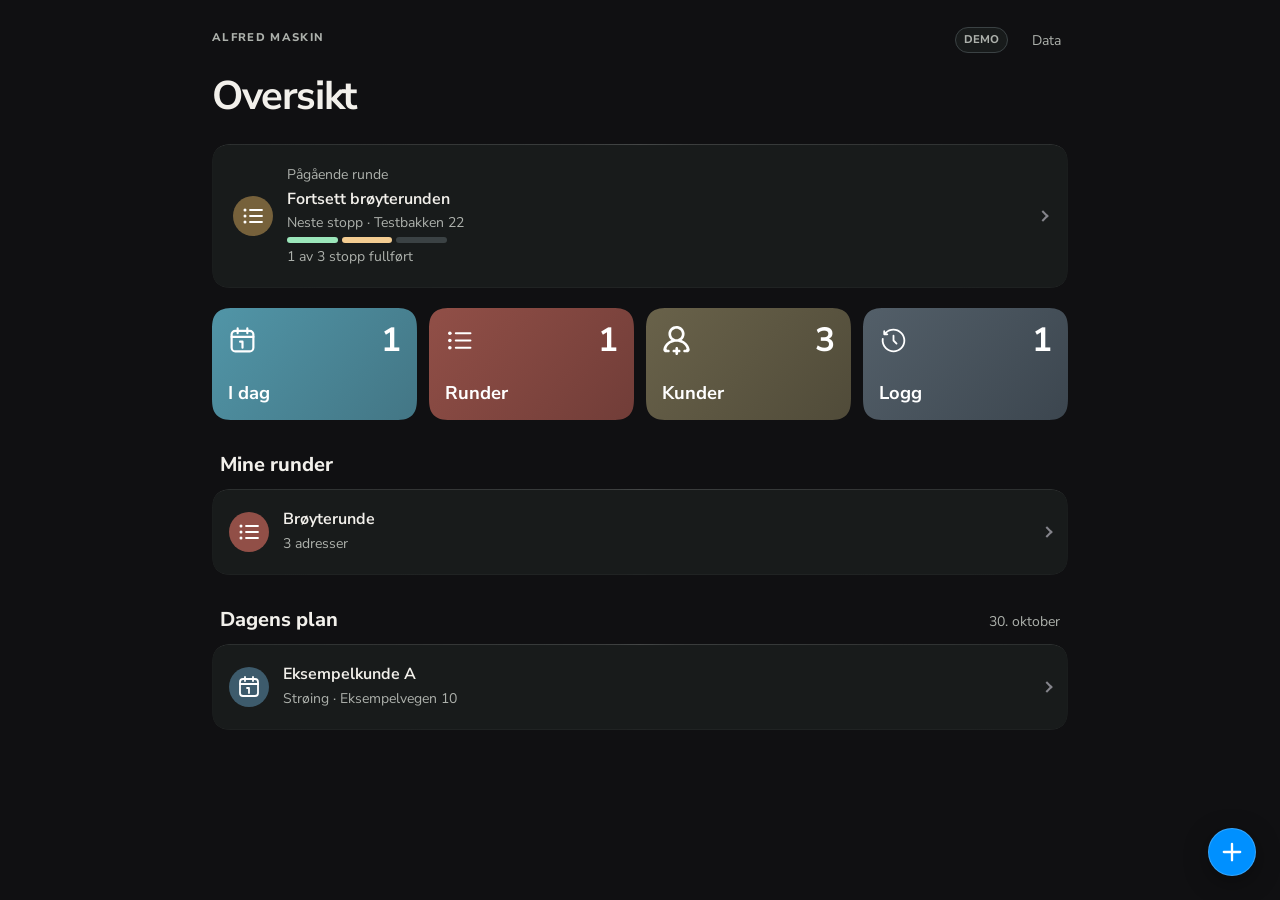
==== commit bd61950a: "After HTML merge and some minor adjustments" ====
--- a/index.html
+++ b/index.html
@@ -7,117 +7,589 @@
         <title>Arbeidsoversikt | ALFRED MASKIN</title>
         <link rel="stylesheet" href="style.css">
         <link rel="stylesheet" href="continuous-corners.css">
-        <script src="press.js" defer></script>
+        <script src="js/navigation.js" defer></script>
+        <script src="js/press.js" defer></script>
+        <script src="js/arbeid.js" defer></script>
+        <script src="js/instructions.js" defer></script>
     </head>
     <body>
-        <header class="app-header">
-            <div class="header-inner">
-                <div>
-                    <p class="eyebrow">ALFRED MASKIN</p>
+        <div class="app-shell">
+            <header class="app-header">
+                <div class="header-inner">
+                    <div>
+                        <p class="eyebrow">ALFRED MASKIN</p>
+                    </div>
+                    <span class="demo-badge" title="Kun fiktive testdata">DEMO</span>
+                    <a class="header-link" href="#data" id="data-link">Data</a>
                 </div>
-                <span class="demo-badge" title="Kun fiktive testdata">DEMO</span>
-                <a class="header-link" href="data.html">Data</a>
-            </div>
-        </header>
-        <main class="home-main">
-            <div class="home-heading">
-                <h1 class="text-container">
-                    <span class="reveal-text">Oversikt</span>
-                </h1>
-            </div>
-
-            <!-- FORTSETT: En tidligere startet kjøring, uten at det lagres noe i utkastet. -->
-            <a class="card continue-round" href="arbeid.html">
-                <span class="list-icon icon-amber" aria-hidden="true">
-                    <img src="assets/rounds.svg" alt="">
-                </span>
-                <span class="list-text">
-                    <span class="row-detail">Pågående runde</span>
-                    <span class="row-title">Fortsett brøyterunden</span>
-                    <span class="row-detail">Neste stopp · Testbakken 22</span>
-                    <span class="round-progress">
-                        <span class="round-segments" aria-hidden="true">
-                            <span class="segment-done"></span>
-                            <span class="segment-current"></span>
-                            <span></span>
+            </header>
+
+            <main>
+                <!-- ARBEIDSOVERSIKT -->
+                <section id="oversikt" class="home-main" data-screen data-title="Arbeidsoversikt | ALFRED MASKIN">
+                    <div class="home-heading">
+                        <h1 class="text-container" tabindex="-1">
+                            <span class="reveal-text">Oversikt</span>
+                        </h1>
+                    </div>
+
+                    <!-- FORTSETT: En tidligere startet kjøring, uten at det lagres noe i utkastet. -->
+                    <a class="card continue-round" href="#arbeid">
+                        <span class="list-icon icon-amber" aria-hidden="true">
+                            <img src="assets/rounds.svg" alt="">
                         </span>
-                        <span class="row-detail">1 av 3 stopp fullført</span>
-                    </span>
-                </span>
-                <span class="chevron" aria-hidden="true"></span>
-            </a>
-
-            <!-- OVERSIKT: Tallene er faste eksempler. Hver flis er en vanlig lenke. -->
-            <nav class="overview-grid" aria-label="Arbeidsoversikt">
-                <a class="overview-tile tile-blue" href="plan.html">
-                    <img class="tile-icon" src="assets/calendar.svg" alt="" aria-hidden="true">
-                    <span class="tile-count">1</span>
-                    <span class="tile-label">I dag</span>
-                </a>
-                <a class="overview-tile tile-red" href="runde.html">
-                    <img class="tile-icon" src="assets/rounds.svg" alt="" aria-hidden="true">
-                    <span class="tile-count">1</span>
-                    <span class="tile-label">Runder</span>
-                </a>
-                <a class="overview-tile tile-grey" href="kunder.html">
-                    <img class="tile-icon" src="assets/customers.svg" alt="" aria-hidden="true">
-                    <span class="tile-count">3</span>
-                    <span class="tile-label">Kunder</span>
-                </a>
-                <a class="overview-tile tile-slate" href="historikk.html">
-                    <img class="tile-icon" src="assets/history.svg" alt="" aria-hidden="true">
-                    <span class="tile-count">1</span>
-                    <span class="tile-label">Logg</span>
-                </a>
-            </nav>
-
-            <!-- RUNDER: Kopier en hel li-blokk for å vise en ekstra runde. -->
-            <section id="runder" class="home-section" aria-labelledby="rounds-heading">
-                <h2 id="rounds-heading">Mine runder</h2>
-                <ul class="card grouped-list">
-                    <li>
-                        <a class="list-link" href="runde.html">
-                            <span class="list-icon icon-red" aria-hidden="true">
-                                <img src="assets/rounds.svg" alt="">
-                            </span>
-                            <span class="list-text">
-                                <span class="row-title">Brøyterunde</span>
-                                <span class="row-detail">3 adresser</span>
-                            </span>
-                            <span class="chevron" aria-hidden="true"></span>
+                        <span class="list-text">
+                            <span class="row-detail">Pågående runde</span>
+                            <span class="row-title">Fortsett brøyterunden</span>
+                            <span class="row-detail">Neste stopp · Testbakken 22</span>
+                            <span class="round-progress">
+                                <span class="round-segments" aria-hidden="true">
+                                    <span class="segment-done"></span>
+                                    <span class="segment-current"></span>
+                                    <span></span>
+                                </span>
+                                <span class="row-detail">1 av 3 stopp fullført</span>
+                            </span>
+                        </span>
+                        <span class="chevron" aria-hidden="true"></span>
+                    </a>
+
+                    <!-- OVERSIKT: Tallene er faste eksempler. Hver flis er en vanlig lenke. -->
+                    <nav class="overview-grid" aria-label="Arbeidsoversikt">
+                        <a class="overview-tile tile-blue" href="#plan">
+                            <img class="tile-icon" src="assets/calendar.svg" alt="" aria-hidden="true">
+                            <span class="tile-count">1</span>
+                            <span class="tile-label">I dag</span>
                         </a>
-                    </li>
-                </ul>
-            </section>
-
-            <!-- DAGENS PLAN: Et fast eksempel med samme dato som plan.html. -->
-            <section class="home-section" aria-labelledby="today-heading">
-                <div class="section-heading">
-                    <h2 id="today-heading">Dagens plan</h2>
-                    <time datetime="2026-10-30">30. oktober</time>
-                </div>
-                <ul class="card grouped-list">
-                    <li>
-                        <a class="list-link" href="plan.html#jobb-a">
-                            <span class="list-icon icon-blue" aria-hidden="true">
-                                <img src="assets/calendar.svg" alt="">
-                            </span>
-                            <span class="list-text">
-                                <span class="row-title">Eksempelkunde A</span>
-                                <span class="row-detail">Strøing · Eksempelvegen 10</span>
-                            </span>
-                            <span class="chevron" aria-hidden="true"></span>
+                        <a class="overview-tile tile-red" href="#runde">
+                            <img class="tile-icon" src="assets/rounds.svg" alt="" aria-hidden="true">
+                            <span class="tile-count">1</span>
+                            <span class="tile-label">Runder</span>
                         </a>
-                    </li>
-                </ul>
-            </section>
-        </main>
-
-        <!-- FAST PLUSSKNAPP: En vanlig lenke til rundeutkastet. -->
-        <a class="floating-add" href="runde.html" aria-label="Ny runde" title="Ny runde">
-            <svg width="28" height="28" viewBox="0 0 24 24" fill="none" aria-hidden="true">
-                <path d="M12 5V19M5 12H19" stroke="currentColor" stroke-width="2" stroke-linecap="round" />
-            </svg>
-        </a>
+                        <a class="overview-tile tile-grey" href="#kunder">
+                            <img class="tile-icon" src="assets/customers.svg" alt="" aria-hidden="true">
+                            <span class="tile-count">3</span>
+                            <span class="tile-label">Kunder</span>
+                        </a>
+                        <a class="overview-tile tile-slate" href="#logg">
+                            <img class="tile-icon" src="assets/history.svg" alt="" aria-hidden="true">
+                            <span class="tile-count">1</span>
+                            <span class="tile-label">Logg</span>
+                        </a>
+                    </nav>
+
+                    <!-- RUNDER: Kopier en hel li-blokk for å vise en ekstra runde. -->
+                    <section id="runder" tabindex="-1" class="home-section" aria-labelledby="rounds-heading">
+                        <h2 id="rounds-heading">Mine runder</h2>
+                        <ul class="card grouped-list">
+                            <li>
+                                <a class="list-link" href="#runde">
+                                    <span class="list-icon icon-red" aria-hidden="true">
+                                        <img src="assets/rounds.svg" alt="">
+                                    </span>
+                                    <span class="list-text">
+                                        <span class="row-title">Brøyterunde</span>
+                                        <span class="row-detail">3 adresser</span>
+                                    </span>
+                                    <span class="chevron" aria-hidden="true"></span>
+                                </a>
+                            </li>
+                        </ul>
+                    </section>
+
+                    <!-- DAGENS PLAN: Et fast eksempel med samme dato som på planskjermen. -->
+                    <section class="home-section" aria-labelledby="today-heading">
+                        <div class="section-heading">
+                            <h2 id="today-heading">Dagens plan</h2>
+                            <time datetime="2026-10-30">30. oktober</time>
+                        </div>
+                        <ul class="card grouped-list">
+                            <li>
+                                <a class="list-link" href="#jobb-a">
+                                    <span class="list-icon icon-blue" aria-hidden="true">
+                                        <img src="assets/calendar.svg" alt="">
+                                    </span>
+                                    <span class="list-text">
+                                        <span class="row-title">Eksempelkunde A</span>
+                                        <span class="row-detail">Strøing · Eksempelvegen 10</span>
+                                    </span>
+                                    <span class="chevron" aria-hidden="true"></span>
+                                </a>
+                            </li>
+                        </ul>
+                    </section>
+
+                    <!-- FAST PLUSSKNAPP: En vanlig lenke til rundeutkastet. -->
+                    <a class="floating-add" href="#runde" aria-label="Ny runde" title="Ny runde">
+                        <svg width="28" height="28" viewBox="0 0 24 24" fill="none" aria-hidden="true">
+                            <path d="M12 5V19M5 12H19" stroke="currentColor" stroke-width="2" stroke-linecap="round" />
+                        </svg>
+                    </a>
+                </section>
+
+                <!-- DAGENS PLAN -->
+                <section id="plan" data-screen hidden data-title="Dagens plan | ALFRED MASKIN">
+                    <a class="back-link" href="#oversikt" aria-label="Tilbake til oversikt" title="Tilbake til oversikt">
+                        <img src="assets/back.svg" alt="" aria-hidden="true">
+                    </a>
+                    <div class="page-heading">
+                        <h1 class="text-container" tabindex="-1">
+                            <span class="reveal-text">Dagens plan</span>
+                        </h1>
+                        <p><time datetime="2026-10-30">30. oktober</time></p>
+                    </div>
+                    <!-- Et fiktivt jobbkort. Ingen registrering eller lagring er aktivert. -->
+                    <article id="jobb-a" tabindex="-1" class="card stack">
+                        <div class="row">
+                            <span class="eyebrow">Strøing</span>
+                            <span class="status">Planlagt</span>
+                        </div>
+                        <div>
+                            <h2>Eksempelkunde A</h2>
+                            <p class="muted">Eksempelvegen 10</p>
+                        </div>
+                        <p class="instructions" id="instructions-a">Strø foran garasjen og ved inngangen.</p>
+                        <button type="button" class="primary" disabled>Start jobb</button>
+                    </article>
+                </section>
+
+                <!-- REDIGER RUNDE -->
+                <section id="runde" data-screen hidden data-title="Rediger runde | ALFRED MASKIN">
+                    <a class="back-link" href="#oversikt" aria-label="Tilbake til oversikt" title="Tilbake til oversikt">
+                        <img src="assets/back.svg" alt="" aria-hidden="true">
+                    </a>
+                    <div class="page-heading">
+                        <h1 class="text-container" tabindex="-1">
+                            <span class="reveal-text">Rundedetaljer</span>
+                        </h1>
+                    </div>
+                    <div class="card stack">
+                        <label>
+                            Navn på runden
+                            <span class="smooth-field">
+                                <input name="name" value="Brøyterunde" maxlength="120">
+                            </span>
+                        </label>
+                        <h2>Kjørerekkefølge</h2>
+                        <ol class="stop-list">
+                            <li class="card round-stop">
+                                <section class="heading">
+                                    <strong>Eksempelkunde A</strong>
+                                    <p>Eksempelvegen 10</p>
+                                </section>
+                                <div class="actions">
+                                    <button type="button" disabled aria-label="Flytt opp">
+                                        <svg width="100%" height="100%" viewBox="0 0 24 24" fill="none" xmlns="http://www.w3.org/2000/svg">
+                                            <path d="M12 20V4M12 4L6 10M12 4L18 10" stroke="currentColor" stroke-width="2" stroke-linecap="round" stroke-linejoin="round"/>
+                                        </svg>
+                                    </button>
+                                    <button type="button" disabled aria-label="Flytt ned">
+                                        <svg width="100%" height="100%" viewBox="0 0 24 24" fill="none" xmlns="http://www.w3.org/2000/svg">
+                                            <path d="M12 4V20M12 20L18 14M12 20L6 14" stroke="currentColor" stroke-width="2" stroke-linecap="round" stroke-linejoin="round"/>
+                                        </svg>
+                                    </button>
+                                    <button type="button" disabled aria-label="Fjern">
+                                        <svg width="100%" height="100%" viewBox="0 0 24 24" fill="none" xmlns="http://www.w3.org/2000/svg">
+                                            <path d="M9 3H15M3 6H21M19 6L18.2987 16.5193C18.1935 18.0975 18.1409 18.8867 17.8 19.485C17.4999 20.0118 17.0472 20.4353 16.5017 20.6997C15.882 21 15.0911 21 13.5093 21H10.4907C8.90891 21 8.11803 21 7.49834 20.6997C6.95276 20.4353 6.50009 20.0118 6.19998 19.485C5.85911 18.8867 5.8065 18.0975 5.70129 16.5193L5 6M10 10.5V15.5M14 10.5V15.5" stroke="currentColor" stroke-width="2" stroke-linecap="round" stroke-linejoin="round"/>
+                                        </svg>
+                                    </button>
+                                </div>
+                            </li>
+                            <li class="card round-stop">
+                                <section class="heading">
+                                    <strong>Eksempelkunde B</strong>
+                                    <p>Testbakken 22</p>
+                                </section>
+                                <div class="actions">
+                                    <button type="button" disabled aria-label="Flytt opp">
+                                        <svg width="100%" height="100%" viewBox="0 0 24 24" fill="none" xmlns="http://www.w3.org/2000/svg">
+                                            <path d="M12 20V4M12 4L6 10M12 4L18 10" stroke="currentColor" stroke-width="2" stroke-linecap="round" stroke-linejoin="round"/>
+                                        </svg>
+                                    </button>
+                                    <button type="button" disabled aria-label="Flytt ned">
+                                        <svg width="100%" height="100%" viewBox="0 0 24 24" fill="none" xmlns="http://www.w3.org/2000/svg">
+                                            <path d="M12 4V20M12 20L18 14M12 20L6 14" stroke="currentColor" stroke-width="2" stroke-linecap="round" stroke-linejoin="round"/>
+                                        </svg>
+                                    </button>
+                                    <button type="button" disabled aria-label="Fjern">
+                                        <svg width="100%" height="100%" viewBox="0 0 24 24" fill="none" xmlns="http://www.w3.org/2000/svg">
+                                            <path d="M9 3H15M3 6H21M19 6L18.2987 16.5193C18.1935 18.0975 18.1409 18.8867 17.8 19.485C17.4999 20.0118 17.0472 20.4353 16.5017 20.6997C15.882 21 15.0911 21 13.5093 21H10.4907C8.90891 21 8.11803 21 7.49834 20.6997C6.95276 20.4353 6.50009 20.0118 6.19998 19.485C5.85911 18.8867 5.8065 18.0975 5.70129 16.5193L5 6M10 10.5V15.5M14 10.5V15.5" stroke="currentColor" stroke-width="2" stroke-linecap="round" stroke-linejoin="round"/>
+                                        </svg>
+                                    </button>
+                                </div>
+                            </li>
+                            <li class="card round-stop">
+                                <section class="heading">
+                                    <strong>Eksempelkunde C</strong>
+                                    <p>Demotunet 3</p>
+                                </section>
+                                <div class="actions">
+                                    <button type="button" disabled aria-label="Flytt opp">
+                                        <svg width="100%" height="100%" viewBox="0 0 24 24" fill="none" xmlns="http://www.w3.org/2000/svg">
+                                            <path d="M12 20V4M12 4L6 10M12 4L18 10" stroke="currentColor" stroke-width="2" stroke-linecap="round" stroke-linejoin="round"/>
+                                        </svg>
+                                    </button>
+                                    <button type="button" disabled aria-label="Flytt ned">
+                                        <svg width="100%" height="100%" viewBox="0 0 24 24" fill="none" xmlns="http://www.w3.org/2000/svg">
+                                            <path d="M12 4V20M12 20L18 14M12 20L6 14" stroke="currentColor" stroke-width="2" stroke-linecap="round" stroke-linejoin="round"/>
+                                        </svg>
+                                    </button>
+                                    <button type="button" disabled aria-label="Fjern">
+                                        <svg width="100%" height="100%" viewBox="0 0 24 24" fill="none" xmlns="http://www.w3.org/2000/svg">
+                                            <path d="M9 3H15M3 6H21M19 6L18.2987 16.5193C18.1935 18.0975 18.1409 18.8867 17.8 19.485C17.4999 20.0118 17.0472 20.4353 16.5017 20.6997C15.882 21 15.0911 21 13.5093 21H10.4907C8.90891 21 8.11803 21 7.49834 20.6997C6.95276 20.4353 6.50009 20.0118 6.19998 19.485C5.85911 18.8867 5.8065 18.0975 5.70129 16.5193L5 6M10 10.5V15.5M14 10.5V15.5" stroke="currentColor" stroke-width="2" stroke-linecap="round" stroke-linejoin="round"/>
+                                        </svg>
+                                    </button>
+                                </div>
+                            </li>
+                        </ol>
+                        <label>
+                            Legg til arbeidsadresse
+                            <span class="smooth-field">
+                                <select disabled>
+                                    <option>Velg adresse</option>
+                                </select>
+                            </span>
+                        </label>
+                        <button type="button" disabled>Legg til adresse</button>
+                        <div class="actions">
+                            <button type="button" disabled class="primary">Lagre runde</button>
+                            <a class="button" href="#oversikt">Til rundene</a>
+                        </div>
+                    </div>
+                </section>
+
+                <!-- KUNDER -->
+                <section id="kunder" data-screen hidden data-title="Kunder | ALFRED MASKIN">
+                    <a class="back-link" href="#oversikt" aria-label="Tilbake til oversikt" title="Tilbake til oversikt">
+                        <img src="assets/back.svg" alt="" aria-hidden="true">
+                    </a>
+                    <div class="page-heading">
+                        <h1 class="text-container" tabindex="-1">
+                            <span class="reveal-text">Kunder</span>
+                        </h1>
+                    </div>
+                    <div class="toolbar">
+                        <a class="button primary" href="#kunde">Ny kunde</a>
+                    </div>
+                    <div class="filters">
+                        <label>
+                            Søk
+                            <span class="smooth-field">
+                                <input type="search" placeholder="Navn eller adresse" disabled>
+                            </span>
+                        </label>
+                        <label class="checkbox">
+                            <input type="checkbox" disabled>
+                            Vis arkiverte
+                        </label>
+                    </div>
+                    <!-- Kopier en hel article-blokk hvis du vil legge til flere visuelle eksempler. -->
+                    <div class="stack">
+                        <article class="card">
+                            <h2>Eksempelkunde A</h2>
+
+                            <p>Eksempelvegen 10</p>
+                            <div class="actions">
+                                <a class="button" href="#kunde">Åpne</a>
+                                <a class="button" href="#logg">Historikk</a>
+                                <button type="button" disabled>Arkiver</button>
+                            </div>
+                        </article>
+                        <article class="card">
+                            <h2>Eksempelkunde B</h2>
+
+                            <p>Testbakken 22</p>
+                            <div class="actions">
+                                <a class="button" href="#adresse-b">Åpne</a>
+                                <a class="button" href="#logg">Historikk</a>
+                                <button type="button" disabled>Arkiver</button>
+                            </div>
+                        </article>
+                        <article class="card">
+                            <h2>Eksempelkunde C</h2>
+
+                            <p>Demotunet 3</p>
+                            <div class="actions">
+                                <a class="button" href="#kunde">Åpne</a>
+                                <a class="button" href="#logg">Historikk</a>
+                                <button type="button" disabled>Arkiver</button>
+                            </div>
+                        </article>
+                    </div>
+                </section>
+
+                <!-- KUNDEDETALJER -->
+                <section id="kunde" data-screen hidden data-title="Kundedetaljer | ALFRED MASKIN">
+                    <a class="back-link" href="#kunder" aria-label="Tilbake til kunder" title="Tilbake til kunder">
+                        <img src="assets/back.svg" alt="" aria-hidden="true">
+                    </a>
+                    <div class="page-heading">
+                        <h1 class="text-container" tabindex="-1">
+                            <span class="reveal-text">Kundedetaljer</span>
+                        </h1>
+                    </div>
+                    <!-- Vanlige HTML-felt. Endre value for å endre eksempelteksten. -->
+                    <div class="card stack">
+                        <label>
+                            Navn
+                            <span class="smooth-field">
+                                <input name="name" value="Eksempelkunde A" maxlength="120">
+                            </span>
+                        </label>
+                        <div class="form-grid">
+                            <label>
+                                Telefon (valgfritt)
+                                <span class="smooth-field">
+                                    <input name="phone" type="tel" maxlength="50">
+                                </span>
+                            </label>
+                            <label>
+                                E-post (valgfritt)
+                                <span class="smooth-field">
+                                    <input name="email" type="email" maxlength="200">
+                                </span>
+                            </label>
+                        </div>
+                        <label>
+                            Kundenotat (valgfritt)
+                            <span class="smooth-field">
+                                <textarea name="notes" rows="2"></textarea>
+                            </span>
+                        </label>
+                        <!-- Kopier hele fieldset-blokken hvis du vil vise flere adresser. -->
+                        <fieldset class="address-fields">
+                            <legend>Arbeidsadresse</legend>
+                            <label>
+                                Adresse
+                                <span class="smooth-field">
+                                    <input name="addressLabel" value="Eksempelvegen 10" required maxlength="200">
+                                </span>
+                            </label>
+                            <label>
+                                Instruksjoner
+                                <span class="smooth-field">
+                                    <textarea id="edit-instructions-a" name="instructions" rows="2" maxlength="2000"></textarea>
+                                </span>
+                            </label>
+                            <button type="button" id="save-instructions-a">Lagre instruksjoner</button>
+                            <p id="instructions-status-a" role="status" hidden></p>
+                            <div class="service-options">
+                                <label class="checkbox">
+                                    <input type="checkbox" name="services" value="Brøyting" checked>
+                                    Brøyting
+                                </label>
+                                <label class="checkbox">
+                                    <input type="checkbox" name="services" value="Strøing">
+                                    Strøing
+                                </label>
+                                <label class="checkbox">
+                                    <input type="checkbox" name="services" value="Annet arbeid">
+                                    Annet arbeid
+                                </label>
+                            </div>
+                        </fieldset>
+                        <button type="button" disabled>Legg til en adresse</button>
+                        <div class="actions">
+                            <button type="button" disabled class="primary">Lagre kunde</button>
+                            <a class="button" href="#kunder">Til kundene</a>
+                        </div>
+                    </div>
+                </section>
+
+                <!-- REGISTRER ARBEID -->
+                <section id="arbeid" data-screen hidden data-title="Registrer arbeid | ALFRED MASKIN">
+                    <a class="back-link" href="#oversikt" aria-label="Tilbake til oversikt" title="Tilbake til oversikt">
+                        <img src="assets/back.svg" alt="" aria-hidden="true">
+                    </a>
+                    <div class="page-heading">
+                        <h1 class="text-container" tabindex="-1">
+                            <span class="reveal-text">Brøyterunde</span>
+                        </h1>
+                    </div>
+                    <div class="round-position">
+                        <span class="round-position-label">Stopp 2 av 3</span>
+                        <span class="round-progress">
+                            <span class="round-segments" aria-hidden="true">
+                                <span class="segment-done"></span>
+                                <span class="segment-current"></span>
+                                <span></span>
+                            </span>
+                            <span class="row-detail">1 av 3 stopp fullført</span>
+                        </span>
+                    </div>
+                    <article class="card work-card">
+                        <span class="status pending">Gjenstår</span>
+                        <h2>Eksempelkunde B</h2>
+                        <p class="address">Testbakken 22</p>
+                        <p class="instructions" id="instructions-b">Legg snøen på venstre side.</p>
+                        <p><a class="button" href="#adresse-b">Rediger instruksjoner</a></p>
+                        <!-- Prøvevisningen viser hva knappen leser fra skjemaet. -->
+                        <div class="stack">
+                            <label id="native-service">
+                                Tjeneste
+                                <span class="smooth-field">
+                                    <select name="service" id="service">
+                                        <option>Brøyting</option>
+                                        <option>Strøing</option>
+                                        <option>Annet arbeid</option>
+                                    </select>
+                                </span>
+                            </label>
+                            <div class="service-field" id="service-field" hidden>
+                                <span id="service-label">Tjeneste</span>
+                                <button type="button" id="open-service" aria-haspopup="dialog" aria-labelledby="service-label service-value">
+                                    <span id="service-value">Brøyting</span>
+                                    <span class="chevron" aria-hidden="true"></span>
+                                </button>
+                            </div>
+                            <dialog class="service-sheet" id="service-sheet" aria-labelledby="service-sheet-title">
+                                <h2 id="service-sheet-title">Velg tjeneste</h2>
+                                <div class="service-options" id="service-choices"></div>
+                                <form method="dialog">
+                                    <button type="submit">Avbryt</button>
+                                </form>
+                            </dialog>
+                            <label>
+                                Utført dato og klokkeslett
+                                <span class="smooth-field">
+                                    <input type="datetime-local" id="date-time" value="2026-10-30T08:00">
+                                </span>
+                            </label>
+                            <details class="optional-work">
+                                <summary>
+                                    <span>Notat og varighet</span>
+                                    <span class="chevron" aria-hidden="true"></span>
+                                </summary>
+                                <div class="stack optional-fields">
+                                    <label>
+                                        Minutter (valgfritt)
+                                        <span class="smooth-field">
+                                            <input type="number" id="session-length" min="0" placeholder="F.eks. 15">
+                                        </span>
+                                    </label>
+                                    <label>
+                                        Notat (valgfritt)
+                                        <span class="smooth-field">
+                                            <textarea rows="3" placeholder="" id="note-text"></textarea>
+                                        </span>
+                                    </label>
+                                </div>
+                            </details>
+                            <button type="button" id="save-work" class="primary">Se prøvevisning</button>
+                            <p id="work-preview" class="work-preview" role="status"></p>
+                        </div>
+                    </article>
+                    <h2 class="section-title">Historikk på adressen</h2>
+                    <p class="empty">Ingen tidligere jobber.</p>
+                </section>
+
+                <!-- ADRESSEINSTRUKSJONER FOR EKSEMPELKUNDE B -->
+                <section id="adresse-b" data-screen hidden data-title="Adresseinstruksjoner | ALFRED MASKIN">
+                    <a class="back-link" href="#arbeid" aria-label="Tilbake til arbeid" title="Tilbake til arbeid">
+                        <img src="assets/back.svg" alt="" aria-hidden="true">
+                    </a>
+                    <div class="page-heading">
+                        <h1 class="text-container" tabindex="-1">Adresseinstruksjoner</h1>
+                        <p>Eksempelkunde B · Testbakken 22</p>
+                    </div>
+                    <div class="card stack">
+                        <label>
+                            Instruksjoner
+                            <span class="smooth-field">
+                                <textarea id="edit-instructions-b" rows="3" maxlength="2000"></textarea>
+                            </span>
+                        </label>
+                        <button type="button" class="primary" id="save-instructions-b">Lagre instruksjoner</button>
+                        <p id="instructions-status-b" role="status" hidden></p>
+                    </div>
+                </section>
+
+                <!-- LOGG -->
+                <section id="logg" data-screen hidden data-title="Logg | ALFRED MASKIN">
+                    <a class="back-link" href="#oversikt" aria-label="Tilbake til oversikt" title="Tilbake til oversikt">
+                        <img src="assets/back.svg" alt="" aria-hidden="true">
+                    </a>
+                    <div class="page-heading">
+                        <h1 class="text-container" tabindex="-1">
+                            <span class="reveal-text">Logg</span>
+                        </h1>
+                    </div>
+                    <div class="filters">
+                        <label>
+                            Kunde
+                            <span class="smooth-field">
+                                <select disabled>
+                                    <option>Alle kunder</option>
+                                </select>
+                            </span>
+                        </label>
+                        <label>
+                            Dato
+                            <span class="smooth-field">
+                                <input type="date" disabled>
+                            </span>
+                        </label>
+                        <label>
+                            Tjeneste
+                            <span class="smooth-field">
+                                <select disabled>
+                                    <option>Alle tjenester</option>
+                                </select>
+                            </span>
+                        </label>
+                    </div>
+                    <div class="stack">
+                        <!-- Fast eksempel. Endre navn, tjeneste, dato og notat her. -->
+                        <article class="card">
+                            <div class="row">
+                                <h3>Eksempelkunde A</h3>
+                                <span class="status completed">Brøyting</span>
+                            </div>
+                            <p>Eksempelvegen 10</p>
+                            <p>
+                                <strong>30.10.2026, 07:30</strong>
+                                · 15 min
+                            </p>
+                            <p class="instructions">Brøytet foran garasjen.</p>
+
+                        </article>
+                    </div>
+                </section>
+
+                <!-- DATA OG SIKKERHETSKOPI -->
+                <section id="data" data-screen hidden data-title="Data og sikkerhetskopi | ALFRED MASKIN">
+                    <a class="back-link" href="#oversikt" aria-label="Tilbake til oversikt" title="Tilbake til oversikt">
+                        <img src="assets/back.svg" alt="" aria-hidden="true">
+                    </a>
+                    <div class="page-heading">
+                        <h1 class="text-container" tabindex="-1">
+                            <span class="reveal-text">Data</span>
+                        </h1>
+                    </div>
+                    <div class="stack">
+                        <p class="muted">Lagring og eksport er ikke aktivert i utkastet.</p>
+                        <section class="card">
+                            <h2>Sikkerhetskopi</h2>
+
+                            <button type="button" disabled class="primary">Last ned sikkerhetskopi</button>
+                            <div class="stack restore-form">
+                                <label>
+                                    Velg sikkerhetskopi
+                                    <span class="smooth-field">
+                                        <input type="file" disabled>
+                                    </span>
+                                </label>
+                                <button type="button" disabled>Gjenopprett</button>
+                            </div>
+                        </section>
+                        <section class="card">
+                            <h2>Regneark</h2>
+
+                            <button type="button" disabled>Last ned CSV</button>
+                        </section>
+                    </div>
+                </section>
+            </main>
+        </div>
     </body>
 </html>
--- a/style.css
+++ b/style.css
@@ -213,6 +213,7 @@
 .header-inner {
   display: flex;
   align-items: center;
+  height: 4rem;
   gap: 1rem;
   max-width: var(--content-width);
   margin: auto;
@@ -554,7 +555,7 @@
 main {
   max-width: var(--content-width);
   margin: auto;
-  padding: 1rem 1.25rem 4rem;
+  padding: 0.5rem 1.25rem 0;
 }
 
 .prototype-note {
@@ -769,7 +770,8 @@
 }
 
 /* Dato bruker nettleserens datovelger, men samme boks som de andre filtrene. */
-.filters input[type="date"] {
+.filters input[type="date"],
+.work-card input[type="datetime-local"] {
   display: block;
   -webkit-appearance: none;
   appearance: none;
@@ -1113,6 +1115,24 @@
 
 .header-link:is(:active, .is-pressed) {
   color: var(--color-text);
+  text-decoration: underline;
+  text-underline-offset: 0.2em;
+}
+
+/* Feltene markerer trykk uten at teksten eller boksen flytter seg. */
+input:enabled:is(:active, .is-pressed),
+select:enabled:is(:active, .is-pressed),
+textarea:enabled:is(:active, .is-pressed) {
+  border-color: var(--color-focus);
+}
+
+input[type="checkbox"]:enabled:is(:active, .is-pressed) {
+  outline: 2px solid var(--color-focus);
+  outline-offset: 2px;
+}
+
+input[type="file"]:enabled:is(:active, .is-pressed)::file-selector-button {
+  background: var(--color-accent-hover);
 }
 
 .overview-tile:is(:active, .is-pressed) {
@@ -1157,12 +1177,23 @@
     transition: scale var(--settle) var(--settle-ease);
   }
 
+  .continue-round:is(:active, .is-pressed),
   button:enabled:is(:active, .is-pressed),
   a.button[href]:not([aria-disabled="true"]):is(:active, .is-pressed),
   .back-link:is(:active, .is-pressed),
   .floating-add:is(:active, .is-pressed),
   .overview-tile:is(:active, .is-pressed) {
-    scale: 0.965;
+    scale: 0.95;
+    transition-duration: var(--press-in);
+    transition-timing-function: var(--press-ease);
+  }
+
+  .grouped-list {
+    transition: scale var(--settle) var(--settle-ease);
+  }
+
+  .grouped-list:has(.list-link:is(:active, .is-pressed)) {
+    scale: 0.99;
     transition-duration: var(--press-in);
     transition-timing-function: var(--press-ease);
   }
@@ -1213,3 +1244,166 @@
     opacity: 1;
   }
 }
+
+
+[data-screen]:not(.home-main) {
+  padding-bottom: 4rem;
+}
+
+.app-shell {
+  min-height: 100vh;
+  min-height: 100dvh;
+  background: var(--color-background);
+}
+
+.app-shell.is-opening {
+  position: relative;
+  z-index: 2;
+}
+
+/* Den gamle skjermen ligger stille bak åpningen. */
+.screen-transition-previous {
+  position: fixed;
+  inset: 0;
+  z-index: 1;
+  overflow: hidden;
+  pointer-events: none;
+  background: var(--color-background);
+}
+
+.screen-transition-previous > .app-shell {
+  position: absolute;
+  left: 0;
+}
+
+/* Tilbakesliden har to kopier over den ekte skjermen. */
+.screen-slide {
+  z-index: 101;
+}
+
+.screen-slide-out {
+  z-index: 102;
+  box-shadow: -0.5rem 0 1.5rem rgba(0, 0, 0, 0.35);
+}
+
+/* Farge og kopi av lenken ligger over den nye skjermen inni åpningen. */
+.screen-transition-tint {
+  position: fixed;
+  inset: 0;
+  z-index: 100;
+  pointer-events: none;
+  background-color: var(--color-hover-surface);
+}
+
+/* Kopien viser innholdet. Det ytre laget tegner fargen og formen. */
+.screen-transition-tint .screen-transition-source {
+  position: absolute;
+  inset: auto;
+  margin: 0;
+  max-width: none;
+  min-height: 0;
+  background: transparent;
+  border-color: transparent;
+  box-shadow: none;
+  scale: none;
+  filter: none;
+  -webkit-mask-box-image-source: none;
+}
+
+.screen-transition-source::after {
+  display: none;
+}
+
+/* TJENESTEVELGER */
+.service-field {
+  display: grid;
+  gap: 0.4rem;
+  font-size: 0.95rem;
+  font-weight: 600;
+}
+
+.service-field > button,
+.service-sheet #service-choices > button {
+  display: flex;
+  align-items: center;
+  justify-content: space-between;
+  min-height: 3rem;
+  text-align: left;
+}
+
+.service-field > button {
+  background: var(--color-field);
+  border-color: var(--color-input-border);
+}
+
+.service-sheet {
+  position: fixed;
+  inset: auto 0 0;
+  width: min(100%, 28rem);
+  max-width: 100%;
+  max-height: 85dvh;
+  margin: 0 auto;
+  padding: 1.25rem 1.25rem calc(1.25rem + env(safe-area-inset-bottom));
+  border: 1px solid var(--color-border);
+  border-radius: 1.5rem 1.5rem 0 0;
+  color: var(--color-text);
+  background: var(--color-surface);
+}
+
+.service-sheet::backdrop {
+  background: rgba(0, 0, 0, 0.55);
+}
+
+.service-sheet #service-choices {
+  display: grid;
+  gap: 0.5rem;
+  margin-block: 1rem;
+}
+
+.service-sheet #service-choices > button {
+  background: var(--color-field);
+}
+
+.service-sheet #service-choices > button[aria-pressed="true"]::after {
+  content: "✓" / "";
+  color: var(--color-focus);
+}
+
+.service-sheet #service-choices > button:is(:active, .is-pressed) {
+  background: var(--color-hover-surface);
+}
+
+.service-sheet form > button {
+  width: 100%;
+}
+
+/* Arket glir opp mens bakgrunnen tones ned. */
+@media (prefers-reduced-motion: no-preference) {
+  .service-sheet[open] {
+    animation: service-sheet-rise 320ms cubic-bezier(0.22, 0.72, 0.24, 1) both;
+  }
+
+  .service-sheet[open]::backdrop {
+    animation: service-sheet-dim 200ms ease-out both;
+  }
+}
+
+@keyframes service-sheet-rise {
+  from {
+    transform: translateY(100%);
+  }
+
+  to {
+    transform: translateY(0);
+  }
+}
+
+@keyframes service-sheet-dim {
+  from {
+    opacity: 0;
+  }
+
+  to {
+    opacity: 1;
+  }
+}
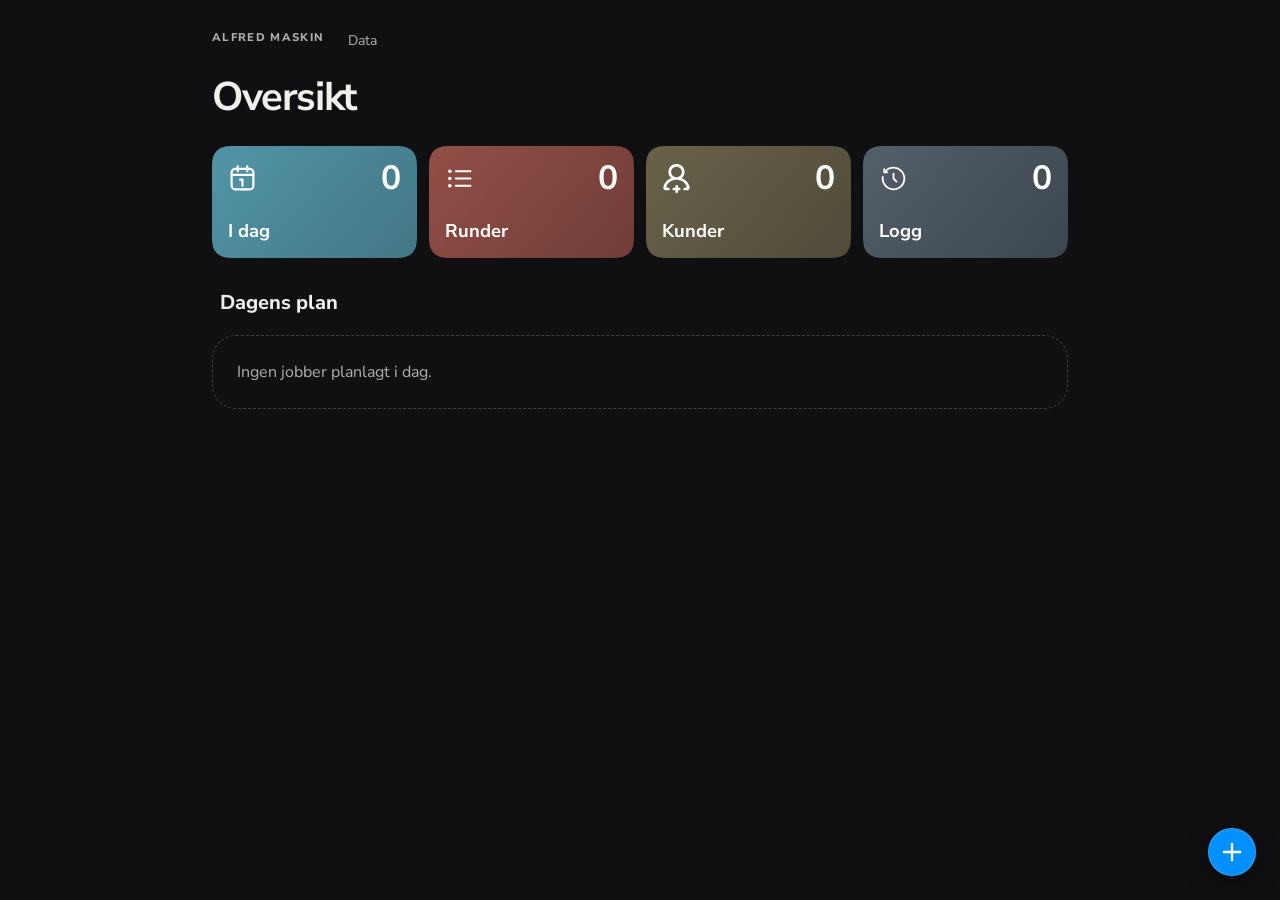
==== commit 09066ea9: "Final version before first review" ====
--- a/index.html
+++ b/index.html
@@ -1,591 +1,292 @@
 <!doctype html>
-<html lang="nb">
+<html lang="nb-NO">
     <head>
         <meta charset="UTF-8">
         <meta name="viewport" content="width=device-width, initial-scale=1">
         <meta name="theme-color" content="#111415">
-        <title>Arbeidsoversikt | ALFRED MASKIN</title>
+        <title>ALFRED MASKIN</title>
+        <link rel="icon" type="image/webp" href="assets/Nettside%20for%20ALFRED%20MASKIN/favicon.webp">
+        <link rel="manifest" href="manifest.webmanifest">
         <link rel="stylesheet" href="style.css">
         <link rel="stylesheet" href="continuous-corners.css">
         <script src="js/navigation.js" defer></script>
         <script src="js/press.js" defer></script>
+        <script src="js/storage.js" defer></script>
+        <script src="js/app.js" defer></script>
+        <script src="js/kunder.js" defer></script>
+        <script src="js/round.js" defer></script>
         <script src="js/arbeid.js" defer></script>
-        <script src="js/instructions.js" defer></script>
+        <script src="js/backup.js" defer></script>
     </head>
     <body>
         <div class="app-shell">
             <header class="app-header">
                 <div class="header-inner">
-                    <div>
-                        <p class="eyebrow">ALFRED MASKIN</p>
-                    </div>
-                    <span class="demo-badge" title="Kun fiktive testdata">DEMO</span>
+                    <p class="eyebrow">ALFRED MASKIN</p>
                     <a class="header-link" href="#data" id="data-link">Data</a>
                 </div>
             </header>
 
             <main>
-                <!-- ARBEIDSOVERSIKT -->
-                <section id="oversikt" class="home-main" data-screen data-title="Arbeidsoversikt | ALFRED MASKIN">
+                <p id="app-status" class="feedback" role="status" hidden></p>
+                <section id="oversikt" class="home-main" data-screen data-title="Oversikt | ALFRED MASKIN">
                     <div class="home-heading">
-                        <h1 class="text-container" tabindex="-1">
-                            <span class="reveal-text">Oversikt</span>
-                        </h1>
-                    </div>
-
-                    <!-- FORTSETT: En tidligere startet kjøring, uten at det lagres noe i utkastet. -->
-                    <a class="card continue-round" href="#arbeid">
-                        <span class="list-icon icon-amber" aria-hidden="true">
-                            <img src="assets/rounds.svg" alt="">
-                        </span>
-                        <span class="list-text">
-                            <span class="row-detail">Pågående runde</span>
-                            <span class="row-title">Fortsett brøyterunden</span>
-                            <span class="row-detail">Neste stopp · Testbakken 22</span>
-                            <span class="round-progress">
-                                <span class="round-segments" aria-hidden="true">
-                                    <span class="segment-done"></span>
-                                    <span class="segment-current"></span>
-                                    <span></span>
-                                </span>
-                                <span class="row-detail">1 av 3 stopp fullført</span>
-                            </span>
-                        </span>
-                        <span class="chevron" aria-hidden="true"></span>
-                    </a>
-
-                    <!-- OVERSIKT: Tallene er faste eksempler. Hver flis er en vanlig lenke. -->
+                        <h1 tabindex="-1">Oversikt</h1>
+                    </div>
+                    <div id="home-active"></div>
                     <nav class="overview-grid" aria-label="Arbeidsoversikt">
                         <a class="overview-tile tile-blue" href="#plan">
-                            <img class="tile-icon" src="assets/calendar.svg" alt="" aria-hidden="true">
-                            <span class="tile-count">1</span>
+                            <img class="tile-icon" src="assets/calendar.svg" alt="">
+                            <span class="tile-count" id="count-plan">0</span>
                             <span class="tile-label">I dag</span>
                         </a>
-                        <a class="overview-tile tile-red" href="#runde">
-                            <img class="tile-icon" src="assets/rounds.svg" alt="" aria-hidden="true">
-                            <span class="tile-count">1</span>
+                        <a class="overview-tile tile-red" href="#runder">
+                            <img class="tile-icon" src="assets/rounds.svg" alt="">
+                            <span class="tile-count" id="count-runder">0</span>
                             <span class="tile-label">Runder</span>
                         </a>
                         <a class="overview-tile tile-grey" href="#kunder">
-                            <img class="tile-icon" src="assets/customers.svg" alt="" aria-hidden="true">
-                            <span class="tile-count">3</span>
+                            <img class="tile-icon" src="assets/customers.svg" alt="">
+                            <span class="tile-count" id="count-kunder">0</span>
                             <span class="tile-label">Kunder</span>
                         </a>
                         <a class="overview-tile tile-slate" href="#logg">
-                            <img class="tile-icon" src="assets/history.svg" alt="" aria-hidden="true">
-                            <span class="tile-count">1</span>
+                            <img class="tile-icon" src="assets/history.svg" alt="">
+                            <span class="tile-count" id="count-logg">0</span>
                             <span class="tile-label">Logg</span>
                         </a>
                     </nav>
-
-                    <!-- RUNDER: Kopier en hel li-blokk for å vise en ekstra runde. -->
-                    <section id="runder" tabindex="-1" class="home-section" aria-labelledby="rounds-heading">
-                        <h2 id="rounds-heading">Mine runder</h2>
-                        <ul class="card grouped-list">
-                            <li>
-                                <a class="list-link" href="#runde">
-                                    <span class="list-icon icon-red" aria-hidden="true">
-                                        <img src="assets/rounds.svg" alt="">
-                                    </span>
-                                    <span class="list-text">
-                                        <span class="row-title">Brøyterunde</span>
-                                        <span class="row-detail">3 adresser</span>
-                                    </span>
-                                    <span class="chevron" aria-hidden="true"></span>
-                                </a>
-                            </li>
-                        </ul>
+                    <section class="home-section" aria-labelledby="home-today-title">
+                        <h2 id="home-today-title">Dagens plan</h2>
+                        <div id="home-today" class="stack"></div>
                     </section>
-
-                    <!-- DAGENS PLAN: Et fast eksempel med samme dato som på planskjermen. -->
-                    <section class="home-section" aria-labelledby="today-heading">
-                        <div class="section-heading">
-                            <h2 id="today-heading">Dagens plan</h2>
-                            <time datetime="2026-10-30">30. oktober</time>
-                        </div>
-                        <ul class="card grouped-list">
-                            <li>
-                                <a class="list-link" href="#jobb-a">
-                                    <span class="list-icon icon-blue" aria-hidden="true">
-                                        <img src="assets/calendar.svg" alt="">
-                                    </span>
-                                    <span class="list-text">
-                                        <span class="row-title">Eksempelkunde A</span>
-                                        <span class="row-detail">Strøing · Eksempelvegen 10</span>
-                                    </span>
-                                    <span class="chevron" aria-hidden="true"></span>
-                                </a>
-                            </li>
-                        </ul>
-                    </section>
-
-                    <!-- FAST PLUSSKNAPP: En vanlig lenke til rundeutkastet. -->
-                    <a class="floating-add" href="#runde" aria-label="Ny runde" title="Ny runde">
+                    <a class="floating-add" href="#runde" aria-label="Ny runde">
                         <svg width="28" height="28" viewBox="0 0 24 24" fill="none" aria-hidden="true">
-                            <path d="M12 5V19M5 12H19" stroke="currentColor" stroke-width="2" stroke-linecap="round" />
+                            <path d="M12 5V19M5 12H19" stroke="currentColor" stroke-width="2" stroke-linecap="round"/>
                         </svg>
                     </a>
                 </section>
 
-                <!-- DAGENS PLAN -->
-                <section id="plan" data-screen hidden data-title="Dagens plan | ALFRED MASKIN">
-                    <a class="back-link" href="#oversikt" aria-label="Tilbake til oversikt" title="Tilbake til oversikt">
-                        <img src="assets/back.svg" alt="" aria-hidden="true">
-                    </a>
-                    <div class="page-heading">
-                        <h1 class="text-container" tabindex="-1">
-                            <span class="reveal-text">Dagens plan</span>
-                        </h1>
-                        <p><time datetime="2026-10-30">30. oktober</time></p>
-                    </div>
-                    <!-- Et fiktivt jobbkort. Ingen registrering eller lagring er aktivert. -->
-                    <article id="jobb-a" tabindex="-1" class="card stack">
-                        <div class="row">
-                            <span class="eyebrow">Strøing</span>
-                            <span class="status">Planlagt</span>
-                        </div>
-                        <div>
-                            <h2>Eksempelkunde A</h2>
-                            <p class="muted">Eksempelvegen 10</p>
-                        </div>
-                        <p class="instructions" id="instructions-a">Strø foran garasjen og ved inngangen.</p>
-                        <button type="button" class="primary" disabled>Start jobb</button>
-                    </article>
-                </section>
-
-                <!-- REDIGER RUNDE -->
-                <section id="runde" data-screen hidden data-title="Rediger runde | ALFRED MASKIN">
-                    <a class="back-link" href="#oversikt" aria-label="Tilbake til oversikt" title="Tilbake til oversikt">
-                        <img src="assets/back.svg" alt="" aria-hidden="true">
-                    </a>
-                    <div class="page-heading">
-                        <h1 class="text-container" tabindex="-1">
-                            <span class="reveal-text">Rundedetaljer</span>
-                        </h1>
-                    </div>
-                    <div class="card stack">
-                        <label>
-                            Navn på runden
-                            <span class="smooth-field">
-                                <input name="name" value="Brøyterunde" maxlength="120">
-                            </span>
-                        </label>
-                        <h2>Kjørerekkefølge</h2>
-                        <ol class="stop-list">
-                            <li class="card round-stop">
-                                <section class="heading">
-                                    <strong>Eksempelkunde A</strong>
-                                    <p>Eksempelvegen 10</p>
-                                </section>
-                                <div class="actions">
-                                    <button type="button" disabled aria-label="Flytt opp">
-                                        <svg width="100%" height="100%" viewBox="0 0 24 24" fill="none" xmlns="http://www.w3.org/2000/svg">
-                                            <path d="M12 20V4M12 4L6 10M12 4L18 10" stroke="currentColor" stroke-width="2" stroke-linecap="round" stroke-linejoin="round"/>
-                                        </svg>
-                                    </button>
-                                    <button type="button" disabled aria-label="Flytt ned">
-                                        <svg width="100%" height="100%" viewBox="0 0 24 24" fill="none" xmlns="http://www.w3.org/2000/svg">
-                                            <path d="M12 4V20M12 20L18 14M12 20L6 14" stroke="currentColor" stroke-width="2" stroke-linecap="round" stroke-linejoin="round"/>
-                                        </svg>
-                                    </button>
-                                    <button type="button" disabled aria-label="Fjern">
-                                        <svg width="100%" height="100%" viewBox="0 0 24 24" fill="none" xmlns="http://www.w3.org/2000/svg">
-                                            <path d="M9 3H15M3 6H21M19 6L18.2987 16.5193C18.1935 18.0975 18.1409 18.8867 17.8 19.485C17.4999 20.0118 17.0472 20.4353 16.5017 20.6997C15.882 21 15.0911 21 13.5093 21H10.4907C8.90891 21 8.11803 21 7.49834 20.6997C6.95276 20.4353 6.50009 20.0118 6.19998 19.485C5.85911 18.8867 5.8065 18.0975 5.70129 16.5193L5 6M10 10.5V15.5M14 10.5V15.5" stroke="currentColor" stroke-width="2" stroke-linecap="round" stroke-linejoin="round"/>
-                                        </svg>
-                                    </button>
-                                </div>
-                            </li>
-                            <li class="card round-stop">
-                                <section class="heading">
-                                    <strong>Eksempelkunde B</strong>
-                                    <p>Testbakken 22</p>
-                                </section>
-                                <div class="actions">
-                                    <button type="button" disabled aria-label="Flytt opp">
-                                        <svg width="100%" height="100%" viewBox="0 0 24 24" fill="none" xmlns="http://www.w3.org/2000/svg">
-                                            <path d="M12 20V4M12 4L6 10M12 4L18 10" stroke="currentColor" stroke-width="2" stroke-linecap="round" stroke-linejoin="round"/>
-                                        </svg>
-                                    </button>
-                                    <button type="button" disabled aria-label="Flytt ned">
-                                        <svg width="100%" height="100%" viewBox="0 0 24 24" fill="none" xmlns="http://www.w3.org/2000/svg">
-                                            <path d="M12 4V20M12 20L18 14M12 20L6 14" stroke="currentColor" stroke-width="2" stroke-linecap="round" stroke-linejoin="round"/>
-                                        </svg>
-                                    </button>
-                                    <button type="button" disabled aria-label="Fjern">
-                                        <svg width="100%" height="100%" viewBox="0 0 24 24" fill="none" xmlns="http://www.w3.org/2000/svg">
-                                            <path d="M9 3H15M3 6H21M19 6L18.2987 16.5193C18.1935 18.0975 18.1409 18.8867 17.8 19.485C17.4999 20.0118 17.0472 20.4353 16.5017 20.6997C15.882 21 15.0911 21 13.5093 21H10.4907C8.90891 21 8.11803 21 7.49834 20.6997C6.95276 20.4353 6.50009 20.0118 6.19998 19.485C5.85911 18.8867 5.8065 18.0975 5.70129 16.5193L5 6M10 10.5V15.5M14 10.5V15.5" stroke="currentColor" stroke-width="2" stroke-linecap="round" stroke-linejoin="round"/>
-                                        </svg>
-                                    </button>
-                                </div>
-                            </li>
-                            <li class="card round-stop">
-                                <section class="heading">
-                                    <strong>Eksempelkunde C</strong>
-                                    <p>Demotunet 3</p>
-                                </section>
-                                <div class="actions">
-                                    <button type="button" disabled aria-label="Flytt opp">
-                                        <svg width="100%" height="100%" viewBox="0 0 24 24" fill="none" xmlns="http://www.w3.org/2000/svg">
-                                            <path d="M12 20V4M12 4L6 10M12 4L18 10" stroke="currentColor" stroke-width="2" stroke-linecap="round" stroke-linejoin="round"/>
-                                        </svg>
-                                    </button>
-                                    <button type="button" disabled aria-label="Flytt ned">
-                                        <svg width="100%" height="100%" viewBox="0 0 24 24" fill="none" xmlns="http://www.w3.org/2000/svg">
-                                            <path d="M12 4V20M12 20L18 14M12 20L6 14" stroke="currentColor" stroke-width="2" stroke-linecap="round" stroke-linejoin="round"/>
-                                        </svg>
-                                    </button>
-                                    <button type="button" disabled aria-label="Fjern">
-                                        <svg width="100%" height="100%" viewBox="0 0 24 24" fill="none" xmlns="http://www.w3.org/2000/svg">
-                                            <path d="M9 3H15M3 6H21M19 6L18.2987 16.5193C18.1935 18.0975 18.1409 18.8867 17.8 19.485C17.4999 20.0118 17.0472 20.4353 16.5017 20.6997C15.882 21 15.0911 21 13.5093 21H10.4907C8.90891 21 8.11803 21 7.49834 20.6997C6.95276 20.4353 6.50009 20.0118 6.19998 19.485C5.85911 18.8867 5.8065 18.0975 5.70129 16.5193L5 6M10 10.5V15.5M14 10.5V15.5" stroke="currentColor" stroke-width="2" stroke-linecap="round" stroke-linejoin="round"/>
-                                        </svg>
-                                    </button>
-                                </div>
-                            </li>
-                        </ol>
-                        <label>
-                            Legg til arbeidsadresse
-                            <span class="smooth-field">
-                                <select disabled>
-                                    <option>Velg adresse</option>
-                                </select>
-                            </span>
-                        </label>
-                        <button type="button" disabled>Legg til adresse</button>
-                        <div class="actions">
-                            <button type="button" disabled class="primary">Lagre runde</button>
-                            <a class="button" href="#oversikt">Til rundene</a>
-                        </div>
-                    </div>
-                </section>
-
-                <!-- KUNDER -->
                 <section id="kunder" data-screen hidden data-title="Kunder | ALFRED MASKIN">
-                    <a class="back-link" href="#oversikt" aria-label="Tilbake til oversikt" title="Tilbake til oversikt">
-                        <img src="assets/back.svg" alt="" aria-hidden="true">
-                    </a>
-                    <div class="page-heading">
-                        <h1 class="text-container" tabindex="-1">
-                            <span class="reveal-text">Kunder</span>
-                        </h1>
+                    <a class="back-link" href="#oversikt" aria-label="Tilbake til oversikt">
+                        <img src="assets/back.svg" alt="">
+                    </a>
+                    <div class="page-heading">
+                        <h1 tabindex="-1">Kunder</h1>
                     </div>
                     <div class="toolbar">
                         <a class="button primary" href="#kunde">Ny kunde</a>
                     </div>
                     <div class="filters">
                         <label>
-                            Søk
-                            <span class="smooth-field">
-                                <input type="search" placeholder="Navn eller adresse" disabled>
-                            </span>
+                            Søk etter navn eller adresse
+                            <input name="search" id="customer-search" type="search">
                         </label>
                         <label class="checkbox">
-                            <input type="checkbox" disabled>
+                            <input type="checkbox" id="show-archived-customers">
                             Vis arkiverte
                         </label>
                     </div>
-                    <!-- Kopier en hel article-blokk hvis du vil legge til flere visuelle eksempler. -->
+                    <div class="stack" id="customer-cards"></div>
+                </section>
+
+                <section id="kunde" data-screen hidden data-title="Kundedetaljer | ALFRED MASKIN">
+                    <a class="back-link" href="#kunder" aria-label="Tilbake til kunder">
+                        <img src="assets/back.svg" alt="">
+                    </a>
+                    <div class="page-heading">
+                        <h1 tabindex="-1">Kundedetaljer</h1>
+                    </div>
+                    <form class="card stack" id="customer-form">
+                        <label>
+                            Navn
+                            <input name="name" required maxlength="120">
+                        </label>
+                        <label>
+                            Telefon
+                            <input name="phone" type="tel" maxlength="50">
+                        </label>
+                        <label>
+                            E-post
+                            <input name="email" type="email" maxlength="200">
+                        </label>
+                        <label>
+                            Notater
+                            <textarea name="notes" rows="2" maxlength="2000"></textarea>
+                        </label>
+                        <div class="stack" id="customer-addresses"></div>
+                        <button type="button" id="add-address">Legg til en adresse</button>
+                        <button type="submit" class="primary">Lagre kunde</button>
+                    </form>
+                </section>
+
+                <section id="runder" data-screen hidden data-title="Runder | ALFRED MASKIN">
+                    <a class="back-link" href="#oversikt" aria-label="Tilbake til oversikt">
+                        <img src="assets/back.svg" alt="">
+                    </a>
+                    <div class="page-heading">
+                        <h1 tabindex="-1">Runder</h1>
+                    </div>
+                    <div class="toolbar">
+                        <a class="button primary" href="#runde">Ny runde</a>
+                    </div>
+                    <h2 class="section-title">Faste runder</h2>
+                    <div class="stack" id="round-list"></div>
+                    <h2 class="section-title">Kjøringer</h2>
+                    <div class="stack" id="run-list"></div>
+                </section>
+
+                <section id="runde" data-screen hidden data-title="Rediger runde | ALFRED MASKIN">
+                    <a class="back-link" href="#runder" aria-label="Tilbake til runder">
+                        <img src="assets/back.svg" alt="">
+                    </a>
+                    <div class="page-heading">
+                        <h1 tabindex="-1">Rediger runde</h1>
+                    </div>
+                    <form class="card stack" id="round-form">
+                        <label>
+                            Navn på runden
+                            <input name="name" required maxlength="120">
+                        </label>
+                        <h2>Kjørerekkefølge</h2>
+                        <ol class="stop-list" id="round-stops"></ol>
+                        <template id="round-stop-controls">
+                            <button type="button" data-stop-action="up" aria-label="Flytt opp">
+                                <svg width="100%" height="100%" viewBox="0 0 24 24" fill="none">
+                                    <path d="M12 20V4M12 4L6 10M12 4L18 10" stroke="currentColor" stroke-width="2" stroke-linecap="round" stroke-linejoin="round"/>
+                                </svg>
+                            </button>
+                            <button type="button" data-stop-action="down" aria-label="Flytt ned">
+                                <svg width="100%" height="100%" viewBox="0 0 24 24" fill="none">
+                                    <path d="M12 4V20M12 20L18 14M12 20L6 14" stroke="currentColor" stroke-width="2" stroke-linecap="round" stroke-linejoin="round"/>
+                                </svg>
+                            </button>
+                            <button type="button" data-stop-action="remove" aria-label="Fjern">
+                                <svg width="100%" height="100%" viewBox="0 0 24 24" fill="none">
+                                    <path d="M9 3H15M3 6H21M19 6L18.2987 16.5193C18.1935 18.0975 18.1409 18.8867 17.8 19.485C17.4999 20.0118 17.0472 20.4353 16.5017 20.6997C15.882 21 15.0911 21 13.5093 21H10.4907C8.90891 21 8.11803 21 7.49834 20.6997C6.95276 20.4353 6.50009 20.0118 6.19998 19.485C5.85911 18.8867 5.8065 18.0975 5.70129 16.5193L5 6M10 10.5V15.5M14 10.5V15.5" stroke="currentColor" stroke-width="2" stroke-linecap="round" stroke-linejoin="round"/>
+                                </svg>
+                            </button>
+                        </template>
+                        <label>
+                            Legg til arbeidsadresse
+                            <select id="round-address"></select>
+                        </label>
+                        <button type="button" id="add-round-address">Legg til adresse</button>
+                        <button type="submit" class="primary">Lagre runde</button>
+                    </form>
+                </section>
+
+                <section id="plan" data-screen hidden data-title="Dagens plan | ALFRED MASKIN">
+                    <a class="back-link" href="#oversikt" aria-label="Tilbake til oversikt">
+                        <img src="assets/back.svg" alt="">
+                    </a>
+                    <div class="page-heading">
+                        <h1 tabindex="-1">Dagens plan</h1>
+                    </div>
+                    <div class="toolbar">
+                        <a class="button primary" href="#jobb">Planlegg jobb</a>
+                    </div>
+                    <label>
+                        Dato
+                        <input type="date" id="plan-date">
+                    </label>
+                    <div class="stack" id="plan-list"></div>
+                </section>
+
+                <section id="jobb" data-screen hidden data-title="Planlegg jobb | ALFRED MASKIN">
+                    <a class="back-link" href="#plan" aria-label="Tilbake til planen">
+                        <img src="assets/back.svg" alt="">
+                    </a>
+                    <div class="page-heading">
+                        <h1 tabindex="-1">Planlegg jobb</h1>
+                    </div>
+                    <form class="card stack" id="job-form">
+                        <label>
+                            Arbeidsadresse
+                            <select name="address" required></select>
+                        </label>
+                        <label>
+                            Tjeneste
+                            <select name="service" required></select>
+                        </label>
+                        <label>
+                            Planlagt dato og tid
+                            <input name="scheduled" type="datetime-local" required>
+                        </label>
+                        <label>
+                            Notat til jobben
+                            <textarea name="note" rows="2" maxlength="2000"></textarea>
+                        </label>
+                        <button type="submit" class="primary">Lagre jobb</button>
+                    </form>
+                </section>
+
+                <section id="arbeid" data-screen hidden data-title="Registrer arbeid | ALFRED MASKIN">
+                    <a class="back-link" href="#oversikt" aria-label="Tilbake til oversikt">
+                        <img src="assets/back.svg" alt="">
+                    </a>
+                    <div class="page-heading">
+                        <h1 tabindex="-1">Registrer arbeid</h1>
+                    </div>
+                    <div id="work-content"></div>
+                    <dialog class="service-sheet" id="service-sheet" aria-labelledby="service-sheet-title">
+                        <h2 id="service-sheet-title">Velg tjeneste</h2>
+                        <div id="service-choices"></div>
+                        <form method="dialog">
+                            <button type="submit">Avbryt</button>
+                        </form>
+                    </dialog>
+                </section>
+
+                <section id="logg" data-screen hidden data-title="Logg | ALFRED MASKIN">
+                    <a class="back-link" href="#oversikt" aria-label="Tilbake til oversikt">
+                        <img src="assets/back.svg" alt="">
+                    </a>
+                    <div class="page-heading">
+                        <h1 tabindex="-1">Logg</h1>
+                    </div>
+                    <div class="filters">
+                        <label>
+                            Kunde
+                            <select id="log-customer"></select>
+                        </label>
+                        <label>
+                            Dato
+                            <input type="date" id="log-date">
+                        </label>
+                        <label>
+                            Tjeneste
+                            <select id="log-service"></select>
+                        </label>
+                    </div>
+                    <div class="stack" id="log-list"></div>
+                </section>
+
+                <section id="data" data-screen hidden data-title="Data og sikkerhetskopi | ALFRED MASKIN">
+                    <a class="back-link" href="#oversikt" aria-label="Tilbake til oversikt">
+                        <img src="assets/back.svg" alt="">
+                    </a>
+                    <div class="page-heading">
+                        <h1 tabindex="-1">Data og sikkerhetskopi</h1>
+                    </div>
                     <div class="stack">
-                        <article class="card">
-                            <h2>Eksempelkunde A</h2>
-
-                            <p>Eksempelvegen 10</p>
-                            <div class="actions">
-                                <a class="button" href="#kunde">Åpne</a>
-                                <a class="button" href="#logg">Historikk</a>
-                                <button type="button" disabled>Arkiver</button>
-                            </div>
-                        </article>
-                        <article class="card">
-                            <h2>Eksempelkunde B</h2>
-
-                            <p>Testbakken 22</p>
-                            <div class="actions">
-                                <a class="button" href="#adresse-b">Åpne</a>
-                                <a class="button" href="#logg">Historikk</a>
-                                <button type="button" disabled>Arkiver</button>
-                            </div>
-                        </article>
-                        <article class="card">
-                            <h2>Eksempelkunde C</h2>
-
-                            <p>Demotunet 3</p>
-                            <div class="actions">
-                                <a class="button" href="#kunde">Åpne</a>
-                                <a class="button" href="#logg">Historikk</a>
-                                <button type="button" disabled>Arkiver</button>
-                            </div>
-                        </article>
-                    </div>
-                </section>
-
-                <!-- KUNDEDETALJER -->
-                <section id="kunde" data-screen hidden data-title="Kundedetaljer | ALFRED MASKIN">
-                    <a class="back-link" href="#kunder" aria-label="Tilbake til kunder" title="Tilbake til kunder">
-                        <img src="assets/back.svg" alt="" aria-hidden="true">
-                    </a>
-                    <div class="page-heading">
-                        <h1 class="text-container" tabindex="-1">
-                            <span class="reveal-text">Kundedetaljer</span>
-                        </h1>
-                    </div>
-                    <!-- Vanlige HTML-felt. Endre value for å endre eksempelteksten. -->
-                    <div class="card stack">
-                        <label>
-                            Navn
-                            <span class="smooth-field">
-                                <input name="name" value="Eksempelkunde A" maxlength="120">
-                            </span>
-                        </label>
-                        <div class="form-grid">
+                        <section class="card stack">
+                            <h2>Sikkerhetskopi</h2>
+                            <p>Data lagres i denne nettleseren. Ta vare på en kopi utenfor appen.</p>
+                            <button type="button" id="export-backup" class="primary">Last ned sikkerhetskopi</button>
                             <label>
-                                Telefon (valgfritt)
-                                <span class="smooth-field">
-                                    <input name="phone" type="tel" maxlength="50">
-                                </span>
+                                Velg en sikkerhetskopi
+                                <input type="file" id="backup-file" accept=".json,application/json">
                             </label>
-                            <label>
-                                E-post (valgfritt)
-                                <span class="smooth-field">
-                                    <input name="email" type="email" maxlength="200">
-                                </span>
-                            </label>
-                        </div>
-                        <label>
-                            Kundenotat (valgfritt)
-                            <span class="smooth-field">
-                                <textarea name="notes" rows="2"></textarea>
-                            </span>
-                        </label>
-                        <!-- Kopier hele fieldset-blokken hvis du vil vise flere adresser. -->
-                        <fieldset class="address-fields">
-                            <legend>Arbeidsadresse</legend>
-                            <label>
-                                Adresse
-                                <span class="smooth-field">
-                                    <input name="addressLabel" value="Eksempelvegen 10" required maxlength="200">
-                                </span>
-                            </label>
-                            <label>
-                                Instruksjoner
-                                <span class="smooth-field">
-                                    <textarea id="edit-instructions-a" name="instructions" rows="2" maxlength="2000"></textarea>
-                                </span>
-                            </label>
-                            <button type="button" id="save-instructions-a">Lagre instruksjoner</button>
-                            <p id="instructions-status-a" role="status" hidden></p>
-                            <div class="service-options">
-                                <label class="checkbox">
-                                    <input type="checkbox" name="services" value="Brøyting" checked>
-                                    Brøyting
-                                </label>
-                                <label class="checkbox">
-                                    <input type="checkbox" name="services" value="Strøing">
-                                    Strøing
-                                </label>
-                                <label class="checkbox">
-                                    <input type="checkbox" name="services" value="Annet arbeid">
-                                    Annet arbeid
-                                </label>
-                            </div>
-                        </fieldset>
-                        <button type="button" disabled>Legg til en adresse</button>
-                        <div class="actions">
-                            <button type="button" disabled class="primary">Lagre kunde</button>
-                            <a class="button" href="#kunder">Til kundene</a>
-                        </div>
-                    </div>
-                </section>
-
-                <!-- REGISTRER ARBEID -->
-                <section id="arbeid" data-screen hidden data-title="Registrer arbeid | ALFRED MASKIN">
-                    <a class="back-link" href="#oversikt" aria-label="Tilbake til oversikt" title="Tilbake til oversikt">
-                        <img src="assets/back.svg" alt="" aria-hidden="true">
-                    </a>
-                    <div class="page-heading">
-                        <h1 class="text-container" tabindex="-1">
-                            <span class="reveal-text">Brøyterunde</span>
-                        </h1>
-                    </div>
-                    <div class="round-position">
-                        <span class="round-position-label">Stopp 2 av 3</span>
-                        <span class="round-progress">
-                            <span class="round-segments" aria-hidden="true">
-                                <span class="segment-done"></span>
-                                <span class="segment-current"></span>
-                                <span></span>
-                            </span>
-                            <span class="row-detail">1 av 3 stopp fullført</span>
-                        </span>
-                    </div>
-                    <article class="card work-card">
-                        <span class="status pending">Gjenstår</span>
-                        <h2>Eksempelkunde B</h2>
-                        <p class="address">Testbakken 22</p>
-                        <p class="instructions" id="instructions-b">Legg snøen på venstre side.</p>
-                        <p><a class="button" href="#adresse-b">Rediger instruksjoner</a></p>
-                        <!-- Prøvevisningen viser hva knappen leser fra skjemaet. -->
-                        <div class="stack">
-                            <label id="native-service">
-                                Tjeneste
-                                <span class="smooth-field">
-                                    <select name="service" id="service">
-                                        <option>Brøyting</option>
-                                        <option>Strøing</option>
-                                        <option>Annet arbeid</option>
-                                    </select>
-                                </span>
-                            </label>
-                            <div class="service-field" id="service-field" hidden>
-                                <span id="service-label">Tjeneste</span>
-                                <button type="button" id="open-service" aria-haspopup="dialog" aria-labelledby="service-label service-value">
-                                    <span id="service-value">Brøyting</span>
-                                    <span class="chevron" aria-hidden="true"></span>
-                                </button>
-                            </div>
-                            <dialog class="service-sheet" id="service-sheet" aria-labelledby="service-sheet-title">
-                                <h2 id="service-sheet-title">Velg tjeneste</h2>
-                                <div class="service-options" id="service-choices"></div>
-                                <form method="dialog">
-                                    <button type="submit">Avbryt</button>
-                                </form>
-                            </dialog>
-                            <label>
-                                Utført dato og klokkeslett
-                                <span class="smooth-field">
-                                    <input type="datetime-local" id="date-time" value="2026-10-30T08:00">
-                                </span>
-                            </label>
-                            <details class="optional-work">
-                                <summary>
-                                    <span>Notat og varighet</span>
-                                    <span class="chevron" aria-hidden="true"></span>
-                                </summary>
-                                <div class="stack optional-fields">
-                                    <label>
-                                        Minutter (valgfritt)
-                                        <span class="smooth-field">
-                                            <input type="number" id="session-length" min="0" placeholder="F.eks. 15">
-                                        </span>
-                                    </label>
-                                    <label>
-                                        Notat (valgfritt)
-                                        <span class="smooth-field">
-                                            <textarea rows="3" placeholder="" id="note-text"></textarea>
-                                        </span>
-                                    </label>
-                                </div>
-                            </details>
-                            <button type="button" id="save-work" class="primary">Se prøvevisning</button>
-                            <p id="work-preview" class="work-preview" role="status"></p>
-                        </div>
-                    </article>
-                    <h2 class="section-title">Historikk på adressen</h2>
-                    <p class="empty">Ingen tidligere jobber.</p>
-                </section>
-
-                <!-- ADRESSEINSTRUKSJONER FOR EKSEMPELKUNDE B -->
-                <section id="adresse-b" data-screen hidden data-title="Adresseinstruksjoner | ALFRED MASKIN">
-                    <a class="back-link" href="#arbeid" aria-label="Tilbake til arbeid" title="Tilbake til arbeid">
-                        <img src="assets/back.svg" alt="" aria-hidden="true">
-                    </a>
-                    <div class="page-heading">
-                        <h1 class="text-container" tabindex="-1">Adresseinstruksjoner</h1>
-                        <p>Eksempelkunde B · Testbakken 22</p>
-                    </div>
-                    <div class="card stack">
-                        <label>
-                            Instruksjoner
-                            <span class="smooth-field">
-                                <textarea id="edit-instructions-b" rows="3" maxlength="2000"></textarea>
-                            </span>
-                        </label>
-                        <button type="button" class="primary" id="save-instructions-b">Lagre instruksjoner</button>
-                        <p id="instructions-status-b" role="status" hidden></p>
-                    </div>
-                </section>
-
-                <!-- LOGG -->
-                <section id="logg" data-screen hidden data-title="Logg | ALFRED MASKIN">
-                    <a class="back-link" href="#oversikt" aria-label="Tilbake til oversikt" title="Tilbake til oversikt">
-                        <img src="assets/back.svg" alt="" aria-hidden="true">
-                    </a>
-                    <div class="page-heading">
-                        <h1 class="text-container" tabindex="-1">
-                            <span class="reveal-text">Logg</span>
-                        </h1>
-                    </div>
-                    <div class="filters">
-                        <label>
-                            Kunde
-                            <span class="smooth-field">
-                                <select disabled>
-                                    <option>Alle kunder</option>
-                                </select>
-                            </span>
-                        </label>
-                        <label>
-                            Dato
-                            <span class="smooth-field">
-                                <input type="date" disabled>
-                            </span>
-                        </label>
-                        <label>
-                            Tjeneste
-                            <span class="smooth-field">
-                                <select disabled>
-                                    <option>Alle tjenester</option>
-                                </select>
-                            </span>
-                        </label>
-                    </div>
-                    <div class="stack">
-                        <!-- Fast eksempel. Endre navn, tjeneste, dato og notat her. -->
-                        <article class="card">
-                            <div class="row">
-                                <h3>Eksempelkunde A</h3>
-                                <span class="status completed">Brøyting</span>
-                            </div>
-                            <p>Eksempelvegen 10</p>
-                            <p>
-                                <strong>30.10.2026, 07:30</strong>
-                                · 15 min
-                            </p>
-                            <p class="instructions">Brøytet foran garasjen.</p>
-
-                        </article>
-                    </div>
-                </section>
-
-                <!-- DATA OG SIKKERHETSKOPI -->
-                <section id="data" data-screen hidden data-title="Data og sikkerhetskopi | ALFRED MASKIN">
-                    <a class="back-link" href="#oversikt" aria-label="Tilbake til oversikt" title="Tilbake til oversikt">
-                        <img src="assets/back.svg" alt="" aria-hidden="true">
-                    </a>
-                    <div class="page-heading">
-                        <h1 class="text-container" tabindex="-1">
-                            <span class="reveal-text">Data</span>
-                        </h1>
-                    </div>
-                    <div class="stack">
-                        <p class="muted">Lagring og eksport er ikke aktivert i utkastet.</p>
-                        <section class="card">
-                            <h2>Sikkerhetskopi</h2>
-
-                            <button type="button" disabled class="primary">Last ned sikkerhetskopi</button>
-                            <div class="stack restore-form">
-                                <label>
-                                    Velg sikkerhetskopi
-                                    <span class="smooth-field">
-                                        <input type="file" disabled>
-                                    </span>
-                                </label>
-                                <button type="button" disabled>Gjenopprett</button>
-                            </div>
+                            <button type="button" id="restore-backup">Gjenopprett sikkerhetskopi</button>
                         </section>
-                        <section class="card">
+                        <section class="card stack">
                             <h2>Regneark</h2>
-
-                            <button type="button" disabled>Last ned CSV</button>
+                            <button type="button" id="export-csv">Last ned CSV</button>
+                        </section>
+                        <section class="card stack">
+                            <h2>Frakoblet bruk</h2>
+                            <p id="offline-status" role="status">Klargjør appen …</p>
                         </section>
                     </div>
                 </section>
--- a/style.css
+++ b/style.css
@@ -1,4 +1,4 @@
-/* Lokal fontfil. Ingen tilkobling til Google Fonts er nødvendig. */
+/* Load the font from a local file. */
 @font-face {
   font-family: "Nunito Sans";
   src: url("assets/fonts/NunitoSans-VariableFont_YTLC,opsz,wdth,wght.ttf") format("truetype");
@@ -14,7 +14,7 @@
    ========================================================= */
 
 :root {
-  /* Apple bruker sin innebygde systemfont. Andre enheter bruker Nunito Sans. */
+  /* Apple devices use their system font. Other devices use Nunito Sans. */
   font-family: -apple-system, BlinkMacSystemFont, "Nunito Sans", system-ui, sans-serif;
   font-optical-sizing: auto;
   line-height: 1.5;
@@ -23,6 +23,7 @@
   color-scheme: dark;
 
   --color-accent: #b65046;
+  --color-accent-blue: #0071E3;
   --color-accent-light: #e79b90;
   --color-accent-hover: #9e4139;
   --color-background: #101012;
@@ -46,9 +47,9 @@
   --color-error-background: #421f24;
   --color-transparent: transparent;
 
-  /* GLASSKANTER: bare omrisset på kort, ikke bakgrunnen inni.
-     Topp = lyst gjenskinn. Sider = tynn skygge. Bunn = svak refleks.
-     Sett --glass-edge-opacity til 0 for å skjule disse kantene. */
+  /* GLASS EDGES. These settings style the card outline.
+     The top has a bright highlight, the sides a thin shadow and the bottom a faint reflection.
+     Set --glass-edge-opacity to 0 to hide these edges. */
   --glass-edge-top: rgba(255, 255, 255, 0.4);
   --glass-edge-shoulder: rgba(255, 255, 255, 0.2);
   --glass-edge-side: rgba(255, 255, 255, 0.12);
@@ -56,7 +57,7 @@
   --glass-edge-bottom: rgba(255, 255, 255, 0.18);
   --glass-edge-opacity: 1;
 
-  /* Små lyse glimt ligger over den retningsbestemte kantfargen. */
+  /* Small highlights sit over the edge gradient. */
   --glass-edge-paint:
     radial-gradient(
       ellipse 85% 4px at 50% 0%,
@@ -147,6 +148,15 @@
   border-color: var(--color-accent);
 }
 
+#add-round-address {
+  border: 2px dashed var(--color-accent-blue);
+  margin-bottom: 1rem;
+}
+
+#add-round-address.has-addresses {
+  border-style: solid;
+}
+
 @media (hover: hover) {
   button.primary:enabled:hover {
     background: var(--color-accent-hover);
@@ -240,9 +250,9 @@
 }
 
 /* =========================================================
-   Påminnelser-inspirert startside
-   Fliser øverst, deretter enkle rader i grupper.
-   Alt innhold og alle eksempel-tall redigeres i index.html.
+   Home screen inspired by Reminders
+   Tiles at the top, followed by grouped rows.
+   Edit the content and sample counts in index.html.
    ========================================================= */
 
 .home-heading {
@@ -258,7 +268,7 @@
   letter-spacing: -0.035em;
 }
 
-/* Plass til den faste plussknappen når den siste raden rulles frem. */
+/* Leave space below the last row for the floating plus button. */
 .home-main {
   padding-bottom: calc(7rem + env(safe-area-inset-bottom, 0px));
 }
@@ -280,7 +290,7 @@
   }
 }
 
-/* Fast, rund opprett-knapp. Endre fargen her, og målet i index.html. */
+/* Floating add button. Edit its color here and its destination in index.html. */
 .floating-add {
   position: fixed;
   right: calc(1.5rem + env(safe-area-inset-right, 0px));
@@ -293,7 +303,7 @@
   border: 1px solid rgba(255, 255, 255, 0.2);
   border-radius: 50%;
   corner-shape: round;
-  /* Samplet fra referansebildet. Første verdi er fallback for sRGB-skjermer. */
+  /* Colors sampled from the reference. The first value is the fallback for sRGB screens. */
   background: #0090ff;
   background: color(display-p3 0.247059 0.556863 0.968627);
   color: #fff;
@@ -316,7 +326,7 @@
   outline-offset: 4px;
 }
 
-/* De fire oversiktsflisene. Fargene velges med tile-klassene i HTML. */
+/* The four overview tiles. Choose colors with the tile classes in HTML. */
 .overview-grid {
   display: grid;
   grid-template-columns: repeat(2, minmax(0, 1fr));
@@ -385,7 +395,7 @@
   outline-offset: -5px;
 }
 
-/* En gruppe er ett kort. Linjene inni er hele lenker, ikke egne kort. */
+/* Each group is a card containing full-width link rows. */
 .home-section {
   margin-top: 2rem;
   scroll-margin-top: 1rem;
@@ -769,7 +779,7 @@
   accent-color: var(--color-accent);
 }
 
-/* Dato bruker nettleserens datovelger, men samme boks som de andre filtrene. */
+/* Date fields keep the browser picker and use the site's field styling. */
 .filters input[type="date"],
 .work-card input[type="datetime-local"] {
   display: block;
@@ -988,7 +998,7 @@
 
 }
 
-/* PÅGÅENDE RUNDE OG ARBEIDSSKJERM */
+/* ACTIVE ROUND AND WORK SCREEN */
 
 .home-main .continue-round {
   margin: 0 0 1.25rem;
@@ -1089,7 +1099,7 @@
   scroll-margin-top: 1rem;
 }
 
-/* ANIMASJONER */
+/* ANIMATIONS */
 
 .text-container {
   line-height: 1.2;
@@ -1099,7 +1109,7 @@
   display: block;
 }
 
-/* Farge viser trykk også når Bevegelsesreduksjon er slått på. */
+/* Color gives press feedback even with Reduce Motion enabled. */
 button:enabled:is(:active, .is-pressed),
 a.button[href]:not([aria-disabled="true"]):is(:active, .is-pressed),
 .back-link:is(:active, .is-pressed),
@@ -1119,7 +1129,7 @@
   text-underline-offset: 0.2em;
 }
 
-/* Feltene markerer trykk uten at teksten eller boksen flytter seg. */
+/* Highlight pressed fields without moving the field or its text. */
 input:enabled:is(:active, .is-pressed),
 select:enabled:is(:active, .is-pressed),
 textarea:enabled:is(:active, .is-pressed) {
@@ -1147,7 +1157,7 @@
     --settle-ease: cubic-bezier(0.18, 0.72, 0.25, 1);
   }
 
-  /* Fjærkurve: demping 0.72, vinkelfrekvens 28 rad/s. */
+  /* Spring curve with damping 0.72 and angular frequency 28 rad/s. */
   @supports (transition-timing-function: linear(0, 1)) {
     :root {
       --settle-ease: linear(
@@ -1168,7 +1178,7 @@
     }
   }
 
-  /* Farge reagerer straks. Bare formen får en fjærbevegelse. */
+  /* The color changes immediately and the shape springs back on release. */
   button:enabled,
   a.button[href]:not([aria-disabled="true"]),
   .back-link,
@@ -1209,7 +1219,7 @@
     transition-duration: 90ms;
   }
 
-  /* Pilen viser den nye tilstanden før feltene er ferdig med å komme inn. */
+  /* The arrow turns as soon as the fields start to appear. */
   .optional-work .chevron {
     transition: transform var(--settle) var(--settle-ease);
   }
@@ -1261,7 +1271,7 @@
   z-index: 2;
 }
 
-/* Den gamle skjermen ligger stille bak åpningen. */
+/* The previous screen stays behind the opening animation. */
 .screen-transition-previous {
   position: fixed;
   inset: 0;
@@ -1276,17 +1286,17 @@
   left: 0;
 }
 
-/* Tilbakesliden har to kopier over den ekte skjermen. */
+/* Screen slides use two copies over the live screen. */
 .screen-slide {
   z-index: 101;
 }
 
-.screen-slide-out {
+.screen-slide-front {
   z-index: 102;
   box-shadow: -0.5rem 0 1.5rem rgba(0, 0, 0, 0.35);
 }
 
-/* Farge og kopi av lenken ligger over den nye skjermen inni åpningen. */
+/* The tapped link and its color appear inside the opening shape. */
 .screen-transition-tint {
   position: fixed;
   inset: 0;
@@ -1295,7 +1305,7 @@
   background-color: var(--color-hover-surface);
 }
 
-/* Kopien viser innholdet. Det ytre laget tegner fargen og formen. */
+/* The copy supplies the content. The outer layer draws the color and shape. */
 .screen-transition-tint .screen-transition-source {
   position: absolute;
   inset: auto;
@@ -1314,7 +1324,7 @@
   display: none;
 }
 
-/* TJENESTEVELGER */
+/* SERVICE PICKER */
 .service-field {
   display: grid;
   gap: 0.4rem;
@@ -1377,7 +1387,7 @@
   width: 100%;
 }
 
-/* Arket glir opp mens bakgrunnen tones ned. */
+/* Slide the sheet up while dimming the background. */
 @media (prefers-reduced-motion: no-preference) {
   .service-sheet[open] {
     animation: service-sheet-rise 320ms cubic-bezier(0.22, 0.72, 0.24, 1) both;
@@ -1407,3 +1417,51 @@
     opacity: 1;
   }
 }
+
+/* Shared date controls and work picker. */
+input[type="date"],
+input[type="datetime-local"] {
+  display: block;
+  -webkit-appearance: none;
+  appearance: none;
+}
+
+.service-trigger {
+  width: 100%;
+  min-height: 3rem;
+  text-align: left;
+  background: var(--color-field);
+  border-color: var(--color-input-border);
+}
+
+#plan-list {
+  margin-top: 1rem;
+}
+
+/* Show the Norwegian value at rest and the native control while editing. */
+.date-control {
+  position: relative;
+  display: block;
+  min-width: 0;
+}
+
+.date-control:not(:focus-within) > input {
+  color: transparent;
+}
+
+.date-control:not(:focus-within) > input::-webkit-datetime-edit {
+  color: transparent;
+}
+
+.date-readout {
+  position: absolute;
+  inset: 0 2.5rem 0 0.75rem;
+  display: flex;
+  align-items: center;
+  overflow: hidden;
+  pointer-events: none;
+}
+
+.date-control:focus-within > .date-readout {
+  visibility: hidden;
+}
--- a/continuous-corners.css
+++ b/continuous-corners.css
@@ -1,4 +1,4 @@
-/* G2-hjørner for kort og fliser. Andre elementer bruker vanlig border-radius. */
+/* G2 corners for cards and tiles. Other elements use standard border-radius. */
 .overview-tile {
   corner-shape: var(--corner-shape);
 }
@@ -14,7 +14,7 @@
     -webkit-mask-box-image-repeat: stretch;
   }
 
-  /* Den vanlige kanten holder plassen. SVG-masken tegner glasskanten. */
+  /* The regular border reserves space. The SVG mask draws the glass edge. */
   .card {
     position: relative;
     border: 1px solid transparent;
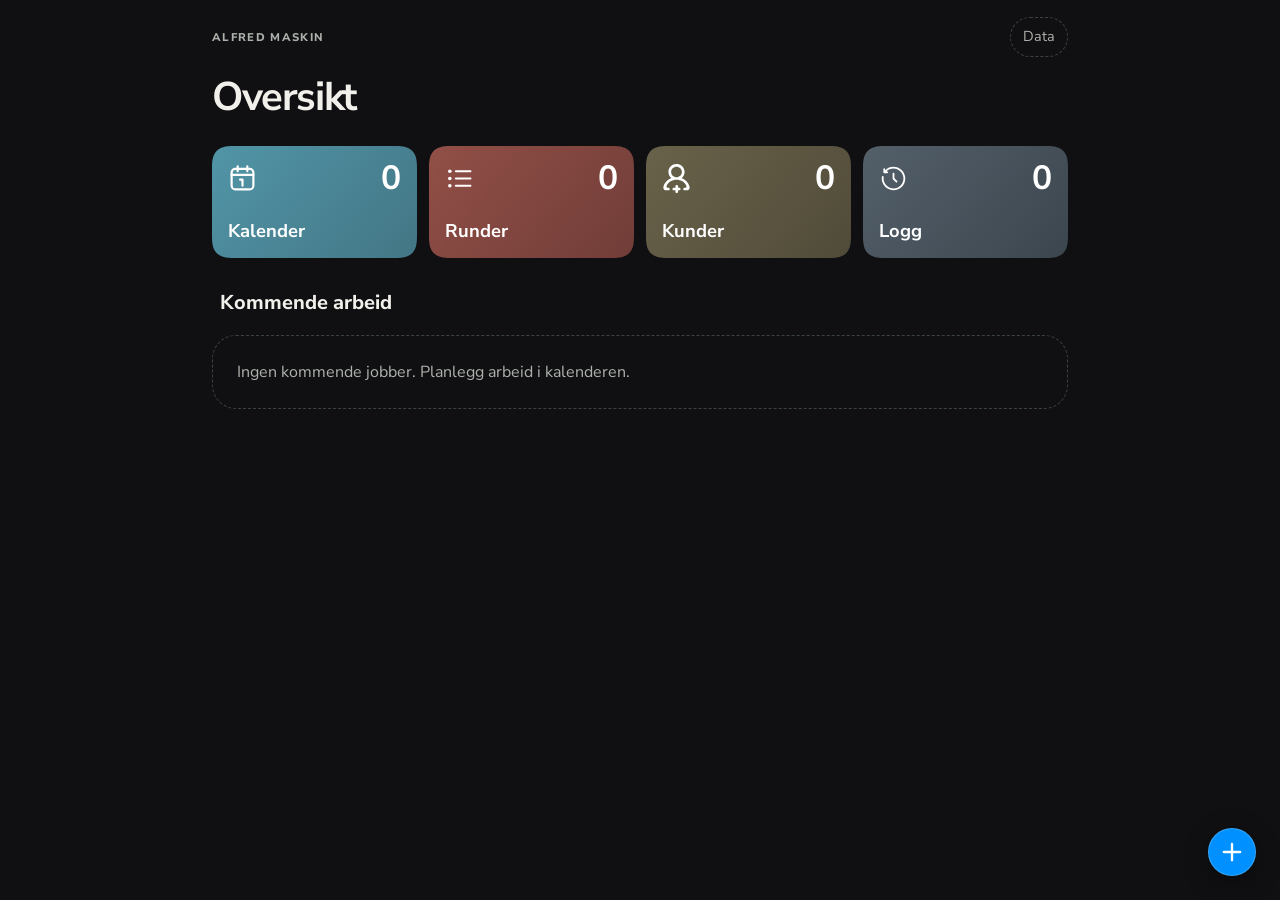
==== commit 650fa9b5: "After first review and edits" ====
--- a/index.html
+++ b/index.html
@@ -7,15 +7,20 @@
         <title>ALFRED MASKIN</title>
         <link rel="icon" type="image/webp" href="assets/Nettside%20for%20ALFRED%20MASKIN/favicon.webp">
         <link rel="manifest" href="manifest.webmanifest">
-        <link rel="stylesheet" href="style.css">
+        <link rel="stylesheet" href="style.css?v=19">
         <link rel="stylesheet" href="continuous-corners.css">
+        <link rel="stylesheet" href="calendar.css">
+        <link rel="stylesheet" href="tablet.css">
         <script src="js/navigation.js" defer></script>
         <script src="js/press.js" defer></script>
         <script src="js/storage.js" defer></script>
         <script src="js/app.js" defer></script>
+        <script src="js/services.js" defer></script>
         <script src="js/kunder.js" defer></script>
         <script src="js/round.js" defer></script>
+        <script src="js/position.js" defer></script>
         <script src="js/arbeid.js" defer></script>
+        <script src="js/calendar.js" defer></script>
         <script src="js/backup.js" defer></script>
     </head>
     <body>
@@ -38,7 +43,7 @@
                         <a class="overview-tile tile-blue" href="#plan">
                             <img class="tile-icon" src="assets/calendar.svg" alt="">
                             <span class="tile-count" id="count-plan">0</span>
-                            <span class="tile-label">I dag</span>
+                            <span class="tile-label">Kalender</span>
                         </a>
                         <a class="overview-tile tile-red" href="#runder">
                             <img class="tile-icon" src="assets/rounds.svg" alt="">
@@ -57,8 +62,9 @@
                         </a>
                     </nav>
                     <section class="home-section" aria-labelledby="home-today-title">
-                        <h2 id="home-today-title">Dagens plan</h2>
+                        <h2 id="home-today-title">Kommende arbeid</h2>
                         <div id="home-today" class="stack"></div>
+                        <a class="button" id="home-calendar-all" href="#plan" hidden>Se hele kalenderen</a>
                     </section>
                     <a class="floating-add" href="#runde" aria-label="Ny runde">
                         <svg width="28" height="28" viewBox="0 0 24 24" fill="none" aria-hidden="true">
@@ -114,6 +120,18 @@
                             Notater
                             <textarea name="notes" rows="2" maxlength="2000"></textarea>
                         </label>
+                        <!-- Reusable service names. These are saved independently of the customer. -->
+                        <fieldset class="service-library">
+                            <legend>Tjenester</legend>
+                            <div class="service-create">
+                                <label>
+                                    Ny tjeneste
+                                    <input id="new-service-name" maxlength="80" autocomplete="off">
+                                </label>
+                                <button type="button" id="add-service">Legg til tjeneste</button>
+                            </div>
+                            <p id="service-feedback" class="muted" role="status" hidden></p>
+                        </fieldset>
                         <div class="stack" id="customer-addresses"></div>
                         <button type="button" id="add-address">Legg til en adresse</button>
                         <button type="submit" class="primary">Lagre kunde</button>
@@ -176,25 +194,102 @@
                     </form>
                 </section>
 
-                <section id="plan" data-screen hidden data-title="Dagens plan | ALFRED MASKIN">
-                    <a class="back-link" href="#oversikt" aria-label="Tilbake til oversikt">
-                        <img src="assets/back.svg" alt="">
-                    </a>
-                    <div class="page-heading">
-                        <h1 tabindex="-1">Dagens plan</h1>
-                    </div>
-                    <div class="toolbar">
-                        <a class="button primary" href="#jobb">Planlegg jobb</a>
-                    </div>
-                    <label>
-                        Dato
-                        <input type="date" id="plan-date">
-                    </label>
-                    <div class="stack" id="plan-list"></div>
+                <section id="plan" class="calendar-screen" data-screen hidden data-title="Kalender | ALFRED MASKIN">
+                    <a class="back-link" href="#oversikt" aria-label="Tilbake til oversikt">
+                        <img src="assets/back.svg" alt="">
+                    </a>
+                    <div class="page-heading calendar-page-heading">
+                        <div>
+                            <h1 tabindex="-1">Kalender</h1>
+                            <p id="calendar-overview"></p>
+                        </div>
+                        <a class="button primary calendar-add" id="calendar-add" href="#jobb">+ Planlegg jobb</a>
+                    </div>
+                    <!-- CALENDAR LAYOUT. Date buttons and job rows are filled by js/calendar.js. -->
+                    <div class="calendar-workspace">
+                        <section class="calendar-month" aria-labelledby="calendar-month-title">
+                            <div class="calendar-month-heading">
+                                <h2 id="calendar-month-title" aria-live="polite" aria-atomic="true"></h2>
+                                <div class="calendar-month-actions">
+                                    <button type="button" id="calendar-today">I dag</button>
+                                    <button type="button" class="calendar-month-arrow" id="calendar-previous" aria-label="Forrige måned">
+                                        <svg width="20" height="20" viewBox="0 0 24 24" fill="none" aria-hidden="true">
+                                            <path d="M15 5L8 12L15 19" stroke="currentColor" stroke-width="2" stroke-linecap="round" stroke-linejoin="round"></path>
+                                        </svg>
+                                    </button>
+                                    <button type="button" class="calendar-month-arrow" id="calendar-next" aria-label="Neste måned">
+                                        <svg width="20" height="20" viewBox="0 0 24 24" fill="none" aria-hidden="true">
+                                            <path d="M9 5L16 12L9 19" stroke="currentColor" stroke-width="2" stroke-linecap="round" stroke-linejoin="round"></path>
+                                        </svg>
+                                    </button>
+                                </div>
+                            </div>
+                            <table class="calendar-grid" role="grid" aria-labelledby="calendar-month-title">
+                                <thead>
+                                    <tr>
+                                        <th scope="col" abbr="Mandag">M</th>
+                                        <th scope="col" abbr="Tirsdag">T</th>
+                                        <th scope="col" abbr="Onsdag">O</th>
+                                        <th scope="col" abbr="Torsdag">T</th>
+                                        <th scope="col" abbr="Fredag">F</th>
+                                        <th scope="col" abbr="Lørdag">L</th>
+                                        <th scope="col" abbr="Søndag">S</th>
+                                    </tr>
+                                </thead>
+                                <tbody id="calendar-days"></tbody>
+                            </table>
+                            <div class="calendar-month-footer">
+                                <span class="calendar-marker-key"><span aria-hidden="true"></span>Antall jobber</span>
+                                <label class="calendar-jump">
+                                    Gå til dato
+                                    <input type="date" id="plan-date" min="1000-01-01" max="9999-12-31">
+                                </label>
+                            </div>
+                        </section>
+                        <div class="calendar-agenda">
+                            <section class="calendar-day-agenda" aria-labelledby="calendar-day-title">
+                                <div class="calendar-agenda-heading">
+                                    <div>
+                                        <p class="calendar-weekday" id="calendar-weekday"></p>
+                                        <h2 id="calendar-day-title"></h2>
+                                    </div>
+                                    <span class="calendar-day-count" id="calendar-day-count" role="status"></span>
+                                </div>
+                                <div id="plan-list" class="calendar-job-list"></div>
+                            </section>
+                            <section class="calendar-upcoming" aria-labelledby="calendar-upcoming-title">
+                                <div class="calendar-upcoming-heading">
+                                    <h2 id="calendar-upcoming-title">Kommende arbeid</h2>
+                                    <span id="calendar-upcoming-count"></span>
+                                </div>
+                                <div id="calendar-upcoming-list"></div>
+                                <button type="button" class="calendar-more" id="calendar-more" hidden>Vis flere</button>
+                            </section>
+                        </div>
+                    </div>
+                    <template id="calendar-job-template">
+                        <article class="calendar-job">
+                            <time class="calendar-job-time"></time>
+                            <div class="calendar-job-body">
+                                <div class="calendar-job-heading">
+                                    <h3 class="calendar-job-customer"></h3>
+                                    <span class="calendar-job-status"></span>
+                                </div>
+                                <p class="calendar-job-address"></p>
+                                <p class="calendar-job-service"></p>
+                                <p class="calendar-job-note" hidden></p>
+                                <div class="calendar-job-actions">
+                                    <a class="button calendar-job-open" href="#arbeid">Åpne jobb</a>
+                                    <a class="calendar-job-edit" href="#jobb">Rediger</a>
+                                    <button type="button" class="calendar-job-remove">Fjern</button>
+                                </div>
+                            </div>
+                        </article>
+                    </template>
                 </section>
 
                 <section id="jobb" data-screen hidden data-title="Planlegg jobb | ALFRED MASKIN">
-                    <a class="back-link" href="#plan" aria-label="Tilbake til planen">
+                    <a class="back-link" href="#plan" aria-label="Tilbake til kalenderen">
                         <img src="assets/back.svg" alt="">
                     </a>
                     <div class="page-heading">
@@ -221,14 +316,80 @@
                     </form>
                 </section>
 
-                <section id="arbeid" data-screen hidden data-title="Registrer arbeid | ALFRED MASKIN">
+                <section id="arbeid" class="work-screen" data-screen hidden data-title="Registrer arbeid | ALFRED MASKIN">
                     <a class="back-link" href="#oversikt" aria-label="Tilbake til oversikt">
                         <img src="assets/back.svg" alt="">
                     </a>
                     <div class="page-heading">
                         <h1 tabindex="-1">Registrer arbeid</h1>
                     </div>
-                    <div id="work-content"></div>
+                    <div id="work-content" class="work-content"></div>
+                    <!-- EDIT THE DASHBOARD CONTAINERS HERE.
+                         JavaScript fills these slots with the selected stop and timer. -->
+                    <template id="work-dashboard-template">
+                        <div class="work-workspace">
+                            <section class="work-progress" aria-label="Runde og stopp">
+                                <!-- Round details and the progress stepper go here. -->
+                            </section>
+                            <article class="work-detail">
+                                <header class="work-context">
+                                    <div class="work-stop-heading">
+                                        <!-- Customer name and address go here. -->
+                                    </div>
+                                    <div class="work-position" hidden>
+                                        <p class="work-position-status" role="status"></p>
+                                        <button type="button" class="work-position-retry" hidden>Hent posisjon nå</button>
+                                    </div>
+                                    <div class="work-information">
+                                        <!-- Instructions and planned-job notes go here. -->
+                                    </div>
+                                </header>
+                                <div class="work-controls">
+                                    <!-- The timer, action buttons or saved summary go here. -->
+                                </div>
+                                <nav class="actions work-stop-navigation" aria-label="Stoppnavigasjon">
+                                    <!-- Previous, next and history links go here. -->
+                                </nav>
+                            </article>
+                        </div>
+                    </template>
+                    <!-- ACTIVE TIMER CONTROLS. Edit this dashboard layout here. -->
+                    <template id="work-session-template">
+                        <section class="active-work">
+                            <div class="work-session-header">
+                                <h3 class="work-session-state"></h3>
+                                <span class="work-service-label"></span>
+                            </div>
+                            <output id="work-timer" class="work-timer" aria-live="off" aria-label="Arbeidstid uten pauser"></output>
+                            <div class="work-primary-control">
+                                <button type="button" id="work-pause" class="work-toggle">
+                                    <svg class="work-icon-pause" width="48" height="48" viewBox="0 0 32 32" aria-hidden="true">
+                                        <rect x="8" y="6" width="5" height="20" rx="1.5"></rect>
+                                        <rect x="19" y="6" width="5" height="20" rx="1.5"></rect>
+                                    </svg>
+                                    <svg class="work-icon-play" width="48" height="48" viewBox="0 0 32 32" aria-hidden="true">
+                                        <path d="M11 5.5 Q9 4.5 9 7 V25 Q9 27.5 11 26.5 L26 17.5 Q28 16 26 14.5 Z"></path>
+                                    </svg>
+                                </button>
+                                <span class="work-toggle-caption" aria-hidden="true"></span>
+                            </div>
+                            <div class="work-session-footer">
+                                <details class="optional-work">
+                                    <summary>Detaljer og notat</summary>
+                                    <div class="optional-fields">
+                                        <!-- Saved start time, pause count and note field go here. -->
+                                        <div class="work-position-details"></div>
+                                    </div>
+                                </details>
+                                <button type="button" class="work-finish">
+                                    <svg width="18" height="18" viewBox="0 0 24 24" aria-hidden="true">
+                                        <rect x="5" y="5" width="14" height="14" rx="2"></rect>
+                                    </svg>
+                                    Avslutt og lagre
+                                </button>
+                            </div>
+                        </section>
+                    </template>
                     <dialog class="service-sheet" id="service-sheet" aria-labelledby="service-sheet-title">
                         <h2 id="service-sheet-title">Velg tjeneste</h2>
                         <div id="service-choices"></div>
--- a/style.css
+++ b/style.css
@@ -277,11 +277,14 @@
   display: inline-flex;
   align-items: center;
   justify-content: center;
-  min-width: 2.75rem;
-  min-height: 2.75rem;
-  color: var(--color-muted);
-  font-size: 0.875rem;
+  margin-left: auto;
+  padding: 0.5rem 0.75rem;
+  font-size: 0.9rem;
+  color: var(--color-muted);
   text-decoration: none;
+  margin-bottom: 0.4rem;
+  border-radius: var(--radius-pill);
+  border: 1px dashed var(--color-border);
 }
 
 @media (hover: hover) {
@@ -684,9 +687,6 @@
   gap: 1rem;
 }
 
-.stack > * {
-}
-
 .toolbar,
 .row,
 .work-navigation {
@@ -819,6 +819,44 @@
   display: flex;
   gap: 0.5rem 1.5rem;
   flex-wrap: wrap;
+}
+
+.service-options .checkbox {
+  max-width: 100%;
+  overflow-wrap: anywhere;
+}
+
+/* Named services are reused by each address's checkboxes. */
+.service-library {
+  min-width: 0;
+  padding: 1rem;
+  border: 1px solid var(--color-border);
+  border-radius: var(--radius-medium);
+}
+
+.service-create {
+  display: flex;
+  align-items: flex-end;
+  flex-wrap: wrap;
+  gap: 0.75rem;
+}
+
+.service-create label {
+  flex: 1 1 12rem;
+}
+
+.service-create button {
+  flex: none;
+  min-height: 3rem;
+  border: 1px solid var(--color-input-border);
+  border-radius: var(--radius-pill);
+  background: var(--color-field);
+  white-space: nowrap;
+}
+
+.service-library p {
+  margin: 0.75rem 0 0;
+  font-size: 0.85rem;
 }
 
 
@@ -1465,3 +1503,700 @@
 .date-control:focus-within > .date-readout {
   visibility: hidden;
 }
+
+.work-summary {
+  padding: 1rem;
+  border-radius: var(--radius-small);
+  background: var(--color-success-background);
+}
+
+.work-summary h3:focus {
+  outline: none;
+}
+
+/* =========================================================
+   ACTIVE WORK DASHBOARD
+   Layout: #work-dashboard-template in index.html.
+   Timer and buttons: #work-session-template in index.html.
+   These styles only affect the work dashboard.
+   ========================================================= */
+.work-layout {
+  background: var(--color-background);
+  color: var(--color-text);
+}
+
+.work-layout .app-header {
+  display: none;
+}
+
+.work-layout main {
+  max-width: none;
+  padding: 0;
+}
+
+.work-layout .work-screen {
+  display: grid;
+  grid-template-columns: 2.75rem minmax(0, 1fr);
+  grid-template-rows: auto 1fr;
+  min-height: 100dvh;
+  column-gap: 1rem;
+  align-items: center;
+  padding: max(0.75rem, env(safe-area-inset-top)) 0 0;
+}
+
+.work-layout .work-screen > .back-link {
+  width: 2.75rem;
+  height: 2.75rem;
+  margin: 0 0 0.75rem 1.25rem;
+  border-color: transparent;
+  background: #1b2223;
+}
+
+.work-layout .work-screen > .page-heading {
+  margin: 0 1.5rem 0.75rem 1.25rem;
+}
+
+.work-layout .work-screen > .page-heading h1 {
+  margin: 0;
+  font-size: 1.15rem;
+  font-weight: 650;
+}
+
+.work-layout .work-content {
+  display: flex;
+  grid-column: 1 / -1;
+  border-top: 1px solid var(--color-border);
+}
+
+.work-workspace {
+  display: grid;
+  grid-template-columns: clamp(16.5rem, 25vw, 21rem) minmax(0, 1fr);
+  flex: 1;
+  width: 100%;
+  max-width: 100rem;
+  margin-inline: auto;
+  padding: 1.5rem clamp(1rem, 2vw, 2rem) env(safe-area-inset-bottom);
+}
+
+/* A single planned job has no stops to list, so its workspace is centered. */
+.work-workspace.is-single-job {
+  grid-template-columns: minmax(0, 1fr);
+}
+
+.work-workspace.is-single-job .work-detail {
+  width: 100%;
+  max-width: 64rem;
+  margin-inline: auto;
+}
+
+/* Round progress shares the dashboard canvas. */
+.work-progress {
+  position: sticky;
+  top: 0;
+  align-self: start;
+  min-width: 0;
+  height: calc(100dvh - 5.75rem);
+  overflow-y: auto;
+  overscroll-behavior: contain;
+  padding: 0 1.25rem 1.5rem 0;
+  background: transparent;
+  scrollbar-width: thin;
+}
+
+.work-progress h2 {
+  margin: 0.25rem 0 0.4rem;
+  font-size: 1.1rem;
+  font-weight: 650;
+}
+
+.work-round-progress {
+  margin: 0 0 1.5rem;
+  color: var(--color-muted);
+  font-size: 0.85rem;
+  line-height: 1.7;
+}
+
+/* DASHBOARD STOP STEPPER
+   Pill buttons are connected down the center by dashed lines. */
+.work-stop-list ol {
+  display: grid;
+  gap: 1.75rem;
+  padding: 0;
+  margin: 0;
+  list-style: none;
+}
+
+.work-stop-list li {
+  position: relative;
+}
+
+.work-stop-list li:not(:last-child)::after {
+  content: "";
+  position: absolute;
+  left: 50%;
+  top: 100%;
+  height: 1.75rem;
+  border-left: 2px dashed var(--color-input-border);
+  transform: translateX(-50%);
+  pointer-events: none;
+}
+
+.work-stop-list li[data-status="completed"]::after {
+  border-color: var(--color-accent-light);
+}
+
+.work-stop-link {
+  position: relative;
+  display: flex;
+  align-items: center;
+  gap: 0.75rem;
+  min-height: 5rem;
+  padding: 0.9rem 1.15rem;
+  border: 1px solid var(--color-input-border);
+  border-radius: 2.5rem;
+  background: var(--color-surface);
+  text-decoration: none;
+  color: var(--color-text);
+  -webkit-tap-highlight-color: transparent;
+}
+
+.work-stop-link[aria-current="step"] {
+  border-color: var(--color-accent);
+  background: #281d1d;
+}
+
+.work-stop-link:is(:active, .is-pressed) {
+  background: var(--color-hover-surface);
+}
+
+@media (hover: hover) {
+  .work-stop-link:hover {
+    background: var(--color-hover-surface);
+  }
+}
+
+.work-stop-link:focus-visible {
+  outline-offset: -4px;
+}
+
+.work-stop-number {
+  display: grid;
+  place-items: center;
+  flex: 0 0 2rem;
+  height: 2rem;
+  border: 1px solid var(--color-input-border);
+  border-radius: 50%;
+  color: var(--color-muted);
+  background: var(--color-background);
+  font-size: 0.85rem;
+  font-weight: 650;
+  font-variant-numeric: tabular-nums;
+}
+
+.work-stop-link[aria-current="step"] .work-stop-number {
+  border-color: var(--color-accent);
+  color: var(--color-inverse);
+  background: var(--color-accent);
+}
+
+.work-stop-list li[data-status="completed"] .work-stop-number {
+  border-color: var(--color-accent-light);
+  color: var(--color-accent-light);
+}
+
+.work-stop-list li[data-status="completed"] [aria-current="step"] .work-stop-number {
+  color: var(--color-inverse);
+}
+
+.work-stop-copy {
+  display: grid;
+  gap: 0.25rem;
+  min-width: 0;
+  overflow-wrap: anywhere;
+}
+
+.work-stop-copy strong {
+  font-size: 0.95rem;
+  font-weight: 600;
+}
+
+.work-stop-copy > span {
+  color: var(--color-muted);
+  font-size: 0.8rem;
+}
+
+.work-stop-copy > .work-stop-status {
+  color: var(--color-accent-light);
+  font-size: 0.75rem;
+}
+
+/* A single open stage gives the timer room without a surrounding card. */
+.work-detail {
+  display: flex;
+  flex-direction: column;
+  min-width: 0;
+  gap: 1.25rem;
+  padding: 0 clamp(1.5rem, 4vw, 4.5rem) 1.5rem;
+}
+
+/* Keep long customer details from pushing the timer and controls offscreen. */
+.work-context {
+  display: grid;
+  flex: none;
+  gap: 0.75rem;
+  max-height: min(18rem, 32dvh);
+  overflow-y: auto;
+  overscroll-behavior: contain;
+  scrollbar-width: thin;
+}
+
+.work-context:focus-visible {
+  outline-offset: -3px;
+}
+
+.work-stop-heading .eyebrow {
+  color: var(--color-muted);
+  font-size: 0.7rem;
+}
+
+.work-stop-heading h2 {
+  margin: 0.5rem 0;
+  font-size: clamp(1.7rem, 2.8vw, 2.5rem);
+  font-weight: 650;
+  letter-spacing: -0.025em;
+  overflow-wrap: anywhere;
+}
+
+.work-stop-heading .address {
+  margin: 0;
+  color: var(--color-muted);
+  font-size: 1rem;
+  overflow-wrap: anywhere;
+}
+
+.work-detail .instructions {
+  margin: 0;
+  padding: 0.5rem 0 0.5rem 0.9rem;
+  border-radius: 0;
+  border-left: 2px solid var(--color-accent);
+  background: transparent;
+  color: var(--color-muted);
+  font-size: 0.9rem;
+}
+
+.work-information {
+  display: grid;
+  gap: 0.75rem;
+}
+
+.work-information:empty {
+  display: none;
+}
+
+/* One location reading at the start. Retry never interrupts the timer. */
+.work-position {
+  display: grid;
+  grid-template-columns: minmax(0, 1fr) auto;
+  align-items: center;
+  gap: 0.25rem 0.75rem;
+  color: var(--color-muted);
+  font-size: 0.85rem;
+}
+
+.work-position-status {
+  margin: 0;
+}
+
+.work-position[data-state="saved"] .work-position-status::before {
+  content: "✓ " / "";
+  color: var(--color-accent-light);
+}
+
+.work-position-retry {
+  min-height: 2.75rem;
+  padding: 0.5rem 0.9rem;
+  border-color: var(--color-border);
+  border-radius: var(--radius-pill);
+  font-size: 0.85rem;
+  touch-action: manipulation;
+}
+
+.position-details h4 {
+  margin: 0 0 0.5rem;
+  font-size: 0.95rem;
+}
+
+.position-map-link {
+  display: inline-flex;
+  align-items: center;
+  min-height: 2.75rem;
+  max-width: 100%;
+  padding-block: 0.5rem;
+  color: var(--color-accent-light);
+  font-size: 0.85rem;
+  text-decoration-thickness: 1px;
+  text-underline-offset: 0.2em;
+  overflow-wrap: anywhere;
+}
+
+.position-map-link:is(:active, .is-pressed) {
+  color: var(--color-text);
+}
+
+.position-details p,
+.work-position-missing {
+  color: var(--color-muted);
+  font-size: 0.85rem;
+}
+
+.position-details {
+  padding: 1rem;
+}
+
+.work-position-details > .position-details,
+.work-summary > .position-details {
+  padding: 0;
+}
+
+.work-controls {
+  display: flex;
+  flex-direction: column;
+  flex: 1;
+}
+
+.work-detail .active-work {
+  display: flex;
+  flex-direction: column;
+  flex: 1;
+  gap: 0.75rem;
+  width: 100%;
+  padding-top: clamp(0.5rem, 3vh, 2rem);
+  border: 0;
+  animation: none;
+}
+
+.work-session-header {
+  display: flex;
+  justify-content: center;
+  align-items: center;
+  flex-wrap: wrap;
+  gap: 0.5rem 1rem;
+}
+
+.work-session-header h3 {
+  display: flex;
+  align-items: center;
+  gap: 0.5rem;
+  margin: 0;
+  color: var(--color-muted);
+  font-size: 0.85rem;
+  font-weight: 500;
+}
+
+.work-session-header h3::before {
+  content: "";
+  width: 0.4rem;
+  height: 0.4rem;
+  border-radius: 50%;
+  background: var(--color-accent-light);
+}
+
+.active-work.is-paused .work-session-header h3::before {
+  background: var(--color-warning-text);
+}
+
+.work-service-label {
+  padding-left: 1rem;
+  border-left: 1px solid var(--color-border);
+  color: var(--color-muted);
+  font-size: 0.85rem;
+}
+
+.work-detail .work-timer {
+  display: block;
+  margin: 0;
+  text-align: center;
+  font-size: clamp(3.5rem, 7.5vw, 7rem);
+  font-weight: 500;
+  font-variant-numeric: tabular-nums;
+  line-height: 1.15;
+  letter-spacing: -0.045em;
+  color: var(--color-text);
+}
+
+/* The frequent action: a large, predictable touch target.
+   Change --work-toggle-size to resize the circle. */
+.work-primary-control {
+  display: grid;
+  justify-items: center;
+  gap: 0.6rem;
+  margin: 1rem 0 2rem;
+}
+
+.work-toggle {
+  --work-toggle-size: 7rem;
+
+  display: grid;
+  place-items: center;
+  flex: none;
+  width: var(--work-toggle-size);
+  height: var(--work-toggle-size);
+  min-height: 0;
+  padding: 0;
+  border: 1px solid rgba(255, 255, 255, 0.1);
+  border-radius: 50%;
+  corner-shape: round;
+  background: var(--color-accent);
+  color: var(--color-inverse);
+  touch-action: manipulation;
+  -webkit-tap-highlight-color: transparent;
+}
+
+.work-toggle svg {
+  grid-area: 1 / 1;
+  fill: currentColor;
+  pointer-events: none;
+}
+
+.work-toggle .work-icon-play {
+  display: none;
+  translate: 2px 0;
+}
+
+.active-work.is-paused .work-icon-play {
+  display: block;
+}
+
+.active-work.is-paused .work-icon-pause {
+  display: none;
+}
+
+.work-toggle-caption {
+  color: var(--color-muted);
+  font-size: 0.95rem;
+  font-weight: 600;
+}
+
+@media (hover: hover) {
+  .work-toggle:enabled:hover {
+    background: var(--color-accent-hover);
+  }
+}
+
+.work-toggle:enabled:is(:active, .is-pressed) {
+  background: var(--color-accent-hover);
+}
+
+/* Secondary controls stay together below the timer, away from Pause. */
+.work-session-footer {
+  display: flex;
+  align-items: flex-start;
+  justify-content: space-between;
+  flex-wrap: wrap;
+  gap: 0.75rem 1.5rem;
+  margin-top: auto;
+  padding-top: 1rem;
+  border-top: 1px solid var(--color-border);
+}
+
+.work-session-footer .optional-work {
+  flex: 1 1 12rem;
+  min-width: 0;
+  border: 0;
+  border-radius: 0;
+}
+
+.work-session-footer .optional-work > summary {
+  justify-content: space-between;
+  min-height: 3.5rem;
+  padding: 0.75rem;
+  border-radius: 0.75rem;
+  color: var(--color-muted);
+  font-size: 0.9rem;
+  list-style: none;
+}
+
+.work-session-footer .optional-work > summary::after {
+  content: "+" / "";
+  font-size: 1.25rem;
+}
+
+.work-session-footer .optional-work[open] > summary::after {
+  content: "−" / "";
+}
+
+.work-session-footer .optional-fields {
+  display: grid;
+  gap: 0.75rem;
+  padding-top: 0.75rem;
+  color: var(--color-muted);
+  font-size: 0.85rem;
+}
+
+.work-session-footer .optional-fields p {
+  margin: 0;
+}
+
+.work-finish {
+  display: flex;
+  align-items: center;
+  justify-content: center;
+  gap: 0.65rem;
+  flex: 0 1 auto;
+  min-height: 3.5rem;
+  padding: 0.9rem 1.4rem;
+  border: 1px solid #78514d;
+  border-radius: var(--radius-pill);
+  background: #281d1d;
+  color: var(--color-text);
+  font-size: 0.95rem;
+  touch-action: manipulation;
+}
+
+.work-finish svg {
+  flex: none;
+  fill: var(--color-accent-light);
+  pointer-events: none;
+}
+
+.work-detail .work-stop-navigation {
+  justify-content: flex-end;
+  margin: 0;
+  padding-top: 0.75rem;
+  border-top: 1px solid var(--color-border);
+}
+
+.work-stop-navigation:empty {
+  display: none;
+}
+
+.work-stop-navigation a.button {
+  min-height: 2.75rem;
+  background: transparent;
+  color: var(--color-muted);
+  font-size: 0.8rem;
+}
+
+.work-stop-navigation a.button.primary {
+  color: var(--color-text);
+  border-color: var(--color-border);
+}
+
+.work-progress-resume {
+  margin-top: 1.25rem;
+  padding-top: 1rem;
+  border-top: 1px solid var(--color-border);
+}
+
+.work-mini-timer {
+  font-size: 1.75rem;
+  font-variant-numeric: tabular-nums;
+}
+
+.work-layout .work-summary {
+  padding: 1.5rem 0;
+  border-block: 1px solid var(--color-border);
+  border-radius: 0;
+  background: transparent;
+}
+
+/* Browser toolbars can leave a landscape tablet with less height.
+   Reduce whitespace before reducing any touch targets. */
+@media (min-width: 49rem) and (max-height: 48rem) {
+  .work-workspace {
+    padding-top: 1rem;
+  }
+
+  .work-detail {
+    gap: 0.75rem;
+    padding-bottom: 1rem;
+  }
+
+  .work-context {
+    max-height: min(13rem, 32dvh);
+  }
+
+  .work-detail .active-work {
+    padding-top: 0.5rem;
+  }
+
+  .work-detail .work-timer {
+    font-size: clamp(3.5rem, 7vw, 6rem);
+  }
+
+  .work-primary-control {
+    margin: 0.5rem 0 1rem;
+  }
+}
+
+@media (min-width: 49rem) and (max-height: 44rem) {
+  .work-detail .active-work {
+    gap: 0.5rem;
+    padding-top: 0;
+  }
+
+  .work-detail .work-timer {
+    font-size: clamp(3rem, 6vw, 5rem);
+  }
+
+  .work-primary-control {
+    margin: 0 0 0.5rem;
+  }
+
+  .work-session-footer {
+    padding-top: 0.75rem;
+  }
+}
+
+@media (min-width: 49rem) and (max-height: 40rem) {
+  .work-context {
+    max-height: 24dvh;
+  }
+}
+
+@media (max-width: 48rem) {
+  .work-workspace {
+    grid-template-columns: minmax(0, 1fr);
+  }
+
+  .work-progress {
+    position: static;
+    height: auto;
+    border-right: 0;
+    border-bottom: 1px solid var(--color-border);
+    padding: 0 0 1.5rem;
+  }
+
+  .work-progress h2 {
+    margin-top: 0.75rem;
+  }
+
+  .work-stop-list {
+    max-height: 12rem;
+    overflow-y: auto;
+    padding: 0.25rem;
+  }
+
+  .work-detail {
+    min-height: 0;
+    padding: 1.5rem 0;
+  }
+
+  .work-context {
+    max-height: none;
+    overflow: visible;
+  }
+
+  .work-session-footer {
+    flex-direction: column;
+    align-items: stretch;
+  }
+
+  .work-session-footer .optional-work {
+    flex-basis: auto;
+  }
+
+  .work-detail .work-timer {
+    font-size: clamp(3rem, 13vw, 5rem);
+  }
+}
--- a/calendar.css
+++ b/calendar.css
@@ -0,0 +1,575 @@
+/* =========================================================
+   CALENDAR
+   Layout lives in #plan in index.html. Date and job content
+   is filled by js/calendar.js. Other screens keep their styles.
+   ========================================================= */
+
+.calendar-layout main,
+.calendar-layout .header-inner {
+  max-width: 74rem;
+}
+
+.calendar-screen {
+  display: grid;
+  grid-template-columns: 3rem minmax(0, 1fr);
+  align-items: start;
+  column-gap: 1rem;
+}
+
+.calendar-screen > .back-link {
+  margin: 0;
+}
+
+.calendar-page-heading {
+  display: flex;
+  justify-content: space-between;
+  align-items: center;
+  flex-wrap: wrap;
+  gap: 1rem;
+  margin-bottom: 1.75rem;
+}
+
+.calendar-page-heading p {
+  margin: 0.35rem 0 0;
+  font-size: 0.9rem;
+}
+
+.calendar-add {
+  flex: none;
+  min-height: 3rem;
+  padding-inline: 1.25rem;
+  border-radius: var(--radius-pill);
+}
+
+.calendar-workspace {
+  display: grid;
+  grid-column: 1 / -1;
+  grid-template-columns: minmax(0, 1.05fr) minmax(0, 1fr);
+  align-items: start;
+  gap: clamp(1.5rem, 3.5vw, 3rem);
+  min-width: 0;
+}
+
+/* One quiet surface contains the month. Job rows stay on the open canvas. */
+.calendar-month {
+  position: sticky;
+  top: 1.25rem;
+  min-width: 0;
+  padding: 1.25rem;
+  border: 1px solid #2c3233;
+  border-radius: 1.5rem;
+  background: #171a1b;
+}
+
+.calendar-month-heading {
+  display: flex;
+  justify-content: space-between;
+  align-items: center;
+  gap: 0.75rem;
+  margin-bottom: 1rem;
+}
+
+.calendar-month-heading h2 {
+  font-size: clamp(1.1rem, 1.8vw, 1.35rem);
+  font-weight: 700;
+  letter-spacing: -0.025em;
+}
+
+.calendar-month-actions {
+  display: flex;
+  flex: none;
+  align-items: center;
+  gap: 0.25rem;
+}
+
+.calendar-month-actions button {
+  min-height: 2.75rem;
+  padding: 0.5rem 0.75rem;
+  border-radius: var(--radius-pill);
+  background: transparent;
+  font-size: 0.85rem;
+}
+
+.calendar-month-actions .calendar-month-arrow {
+  display: grid;
+  place-items: center;
+  width: 2.75rem;
+  padding: 0;
+}
+
+.calendar-month-actions > button:first-child {
+  margin-right: 0.25rem;
+  border-color: var(--color-border);
+}
+
+/* Six rows keep the calendar stable when switching months. */
+.calendar-grid {
+  width: 100%;
+  table-layout: fixed;
+  border-collapse: separate;
+  border-spacing: 0.2rem;
+}
+
+.calendar-grid th {
+  height: 2rem;
+  padding: 0;
+  color: var(--color-muted);
+  font-size: 0.75rem;
+  font-weight: 600;
+  text-align: center;
+}
+
+.calendar-grid td {
+  padding: 0;
+}
+
+.calendar-date {
+  display: grid;
+  grid-template-rows: 1fr 1rem;
+  align-items: center;
+  justify-items: center;
+  gap: 0.1rem;
+  width: 100%;
+  min-width: 0;
+  min-height: 3.5rem;
+  height: 3.5rem;
+  padding: 0.4rem 0.15rem;
+  border: 1px solid transparent;
+  border-radius: 1rem;
+  background: transparent;
+  color: var(--color-text);
+  font-weight: 600;
+  touch-action: manipulation;
+  -webkit-tap-highlight-color: transparent;
+}
+
+.calendar-date-number {
+  line-height: 1;
+  font-size: 1rem;
+  font-variant-numeric: tabular-nums;
+}
+
+.calendar-date[data-outside="true"] {
+  color: #8d9494;
+}
+
+.calendar-date[aria-current="date"] {
+  border-color: var(--color-accent-light);
+  color: var(--color-accent-light);
+}
+
+.calendar-date[data-selected="true"] {
+  border-color: var(--color-accent);
+  background: var(--color-accent);
+  color: var(--color-inverse);
+}
+
+.calendar-date[data-selected="true"][aria-current="date"] {
+  border-color: var(--color-accent-light);
+}
+
+.calendar-date-marker {
+  display: inline-flex;
+  align-items: center;
+  justify-content: center;
+  gap: 0.2rem;
+  min-width: 1rem;
+  color: var(--color-muted);
+  font-size: 0.65rem;
+  font-variant-numeric: tabular-nums;
+  line-height: 1;
+}
+
+.calendar-date-marker:empty {
+  visibility: hidden;
+}
+
+.calendar-date-marker[data-pending="true"] {
+  color: var(--color-accent-light);
+}
+
+.calendar-date-marker[data-pending="true"]::before {
+  content: "";
+  width: 0.25rem;
+  height: 0.25rem;
+  border-radius: 50%;
+  background: currentColor;
+}
+
+.calendar-date[data-selected="true"] .calendar-date-marker {
+  color: var(--color-inverse);
+}
+
+.calendar-date:focus-visible {
+  outline-offset: -3px;
+}
+
+.calendar-month-footer {
+  display: flex;
+  align-items: center;
+  justify-content: space-between;
+  flex-wrap: wrap;
+  gap: 0.75rem;
+  margin-top: 1rem;
+  padding-top: 1rem;
+  border-top: 1px solid #303637;
+}
+
+.calendar-marker-key {
+  display: inline-flex;
+  align-items: center;
+  gap: 0.5rem;
+  color: var(--color-muted);
+  font-size: 0.75rem;
+}
+
+.calendar-marker-key > span {
+  width: 0.35rem;
+  height: 0.35rem;
+  border-radius: 50%;
+  background: var(--color-accent-light);
+}
+
+.calendar-jump {
+  display: grid;
+  gap: 0.25rem;
+  min-width: 0;
+  color: var(--color-muted);
+  font-size: 0.75rem;
+}
+
+.calendar-jump input {
+  width: 10rem;
+  min-width: 0;
+  min-height: 2.75rem;
+  padding: 0.5rem 0.65rem;
+  font-size: 0.85rem;
+}
+
+.calendar-jump .date-readout {
+  inset-inline-start: 0.65rem;
+  font-size: 0.85rem;
+}
+
+/* Selected-day agenda. Time forms a clear vertical reading line. */
+.calendar-agenda {
+  min-width: 0;
+}
+
+.calendar-agenda-heading,
+.calendar-upcoming-heading {
+  display: flex;
+  align-items: center;
+  justify-content: space-between;
+  gap: 1rem;
+  margin: 0.25rem 0 1.25rem;
+}
+
+.calendar-weekday {
+  margin: 0 0 0.3rem;
+  color: var(--color-muted);
+  font-size: 0.85rem;
+}
+
+.calendar-agenda-heading h2 {
+  font-size: clamp(1.4rem, 2.4vw, 1.8rem);
+  font-weight: 700;
+  letter-spacing: -0.025em;
+}
+
+.calendar-day-count,
+.calendar-upcoming-heading > span {
+  flex: none;
+  color: var(--color-muted);
+  font-size: 0.8rem;
+}
+
+.calendar-job-list {
+  margin-top: 0;
+}
+
+.calendar-job {
+  display: grid;
+  grid-template-columns: 3.25rem minmax(0, 1fr);
+  gap: 1rem;
+  padding: 1.25rem 0;
+  border-top: 1px solid var(--color-border);
+}
+
+.calendar-job-time {
+  padding-top: 0.15rem;
+  color: var(--color-muted);
+  font-size: 0.95rem;
+  font-weight: 650;
+  font-variant-numeric: tabular-nums;
+}
+
+.calendar-job-body {
+  min-width: 0;
+}
+
+.calendar-job-heading {
+  display: flex;
+  align-items: baseline;
+  justify-content: space-between;
+  flex-wrap: wrap;
+  gap: 0.5rem 0.75rem;
+}
+
+.calendar-job-customer {
+  font-size: 1.1rem;
+  font-weight: 700;
+}
+
+.calendar-job-status {
+  color: var(--color-muted);
+  font-size: 0.75rem;
+}
+
+.calendar-job[data-status="active"] .calendar-job-status {
+  color: var(--color-accent-light);
+}
+
+.calendar-job[data-status="paused"] .calendar-job-status {
+  color: var(--color-warning-text);
+}
+
+.calendar-job[data-status="completed"] .calendar-job-status {
+  color: var(--color-success-text);
+}
+
+.calendar-job-address {
+  margin: 0.5rem 0 0;
+  color: var(--color-muted);
+  font-size: 0.9rem;
+}
+
+.calendar-job-service {
+  margin: 0.25rem 0 0;
+  color: var(--color-muted);
+  font-size: 0.8rem;
+}
+
+.calendar-job-note {
+  margin: 0.75rem 0 0;
+  padding-left: 0.75rem;
+  border-left: 2px solid var(--color-border);
+  color: var(--color-muted);
+  font-size: 0.85rem;
+}
+
+.calendar-job-actions {
+  display: flex;
+  flex-wrap: wrap;
+  align-items: center;
+  gap: 0.25rem 0.5rem;
+  margin-top: 1rem;
+}
+
+.calendar-job-actions .calendar-job-open {
+  min-height: 2.75rem;
+  padding: 0.6rem 1rem;
+  border-color: #78514d;
+  border-radius: var(--radius-pill);
+  background: #281d1d;
+  font-size: 0.85rem;
+}
+
+.calendar-job-edit,
+.calendar-job-remove {
+  display: inline-flex;
+  align-items: center;
+  justify-content: center;
+  min-height: 2.75rem;
+  padding: 0.6rem 0.75rem;
+  border-radius: var(--radius-pill);
+  background: transparent;
+  color: var(--color-muted);
+  font-size: 0.8rem;
+  font-weight: 600;
+  text-decoration: none;
+}
+
+/* The next jobs remain visible even when the selected day is empty. */
+.calendar-upcoming {
+  margin-top: 2.5rem;
+  padding-top: 1.5rem;
+  border-top: 1px solid var(--color-border);
+}
+
+.calendar-upcoming-heading h2 {
+  font-size: 1.05rem;
+  font-weight: 700;
+}
+
+.calendar-upcoming-link {
+  display: grid;
+  grid-template-columns: 3.75rem minmax(0, 1fr) 1rem;
+  align-items: center;
+  gap: 0.75rem;
+  min-height: 5rem;
+  padding: 0.75rem 0.5rem;
+  border-radius: 0.75rem;
+  color: var(--color-text);
+  text-decoration: none;
+  -webkit-tap-highlight-color: transparent;
+}
+
+.calendar-upcoming-date,
+.calendar-upcoming-copy {
+  display: grid;
+  gap: 0.2rem;
+  min-width: 0;
+  overflow-wrap: anywhere;
+}
+
+.calendar-upcoming-date strong {
+  color: var(--color-accent-light);
+  font-size: 0.85rem;
+  font-weight: 700;
+}
+
+.calendar-upcoming-date span,
+.calendar-upcoming-copy span {
+  color: var(--color-muted);
+  font-size: 0.8rem;
+}
+
+.calendar-upcoming-copy strong {
+  overflow-wrap: anywhere;
+  font-size: 0.9rem;
+  font-weight: 650;
+}
+
+.calendar-upcoming-arrow {
+  color: var(--color-muted);
+  font-size: 1.5rem;
+}
+
+.calendar-more {
+  width: 100%;
+  min-height: 2.75rem;
+  margin-top: 0.5rem;
+  border: 1px solid var(--color-border);
+  border-radius: var(--radius-pill);
+  background: transparent;
+  color: var(--color-muted);
+  font-size: 0.85rem;
+}
+
+.calendar-empty {
+  display: grid;
+  align-content: center;
+  gap: 0.5rem;
+  min-height: 10rem;
+  padding: 1.5rem 0;
+  border-block: 1px solid var(--color-border);
+}
+
+.calendar-empty h3 {
+  font-size: 1.1rem;
+}
+
+.calendar-empty p,
+.calendar-no-upcoming {
+  margin: 0;
+  color: var(--color-muted);
+  font-size: 0.9rem;
+}
+
+.calendar-date:enabled:is(:active, .is-pressed),
+.calendar-month-actions button:enabled:is(:active, .is-pressed),
+.calendar-upcoming-link:is(:active, .is-pressed),
+.calendar-job-edit:is(:active, .is-pressed) {
+  background: var(--color-hover-surface);
+}
+
+.calendar-date[data-selected="true"]:enabled:is(:active, .is-pressed) {
+  background: var(--color-accent-hover);
+}
+
+@media (hover: hover) {
+  .calendar-date:enabled:hover,
+  .calendar-month-actions button:enabled:hover,
+  .calendar-upcoming-link:hover,
+  .calendar-job-edit:hover {
+    background: var(--color-hover-surface);
+  }
+
+  .calendar-date[data-selected="true"]:enabled:hover {
+    background: var(--color-accent-hover);
+  }
+}
+
+/* Touch layouts use the whole width for the month before the agenda. */
+@media (max-width: 55rem) {
+  .calendar-workspace {
+    grid-template-columns: minmax(0, 1fr);
+    gap: 2.5rem;
+  }
+
+  .calendar-month {
+    position: static;
+    width: 100%;
+  }
+
+  .calendar-date {
+    height: 3.75rem;
+  }
+}
+
+@media (max-width: 30rem) {
+  .calendar-layout main {
+    padding-inline: 0.75rem;
+  }
+
+  .calendar-screen {
+    column-gap: 0.75rem;
+  }
+
+  .calendar-page-heading {
+    align-items: flex-start;
+  }
+
+  .calendar-add {
+    min-height: 2.75rem;
+    padding: 0.6rem 1rem;
+    font-size: 0.85rem;
+  }
+
+  .calendar-month {
+    padding: 0;
+    border: 0;
+    border-radius: 0;
+    background: transparent;
+  }
+
+  .calendar-grid {
+    border-spacing: 0;
+  }
+
+  .calendar-date {
+    min-height: 3rem;
+    height: 3.25rem;
+    border-radius: 0.75rem;
+  }
+
+  .calendar-job {
+    grid-template-columns: 2.75rem minmax(0, 1fr);
+    gap: 0.75rem;
+  }
+
+  .calendar-job-customer {
+    font-size: 1rem;
+  }
+
+  .calendar-job-actions {
+    gap: 0.25rem;
+  }
+}
+
+@media (max-width: 22rem) {
+  .calendar-layout main {
+    padding-inline: 0.375rem;
+  }
+}
--- a/tablet.css
+++ b/tablet.css
@@ -0,0 +1,73 @@
+/* LANDSCAPE TABLET
+   Main target: 1280 x 800 CSS pixels. Forms remain scrollable so the
+   on-screen keyboard never hides fields behind a fixed-height container. */
+@media (min-width: 56rem) and (max-width: 90rem) {
+  main {
+    padding-bottom: max(2rem, env(safe-area-inset-bottom));
+  }
+
+  button,
+  a.button,
+  input,
+  select {
+    min-height: 3.5rem;
+    font-size: 1rem;
+  }
+
+  .checkbox {
+    min-height: 3.5rem;
+    padding: 0.5rem;
+    gap: 0.75rem;
+    border-radius: 0.75rem;
+    cursor: pointer;
+  }
+
+  .checkbox input {
+    width: 1.5rem;
+    height: 1.5rem;
+    min-height: 0;
+  }
+
+  .back-link {
+    width: 3.5rem;
+    height: 3.5rem;
+  }
+
+  .actions,
+  .toolbar {
+    gap: 0.75rem;
+  }
+
+  .round-stop > .actions > button {
+    min-width: 3.5rem;
+    min-height: 3.5rem;
+  }
+
+  .optional-work > summary {
+    min-height: 3.5rem;
+  }
+
+  .service-create button {
+    min-height: 3.5rem;
+  }
+}
+
+/* Apply these to touch tablets without changing the desktop mouse layout. */
+@media (pointer: coarse) and (min-width: 56rem) {
+  .calendar-month-actions button,
+  .calendar-job-actions .calendar-job-open,
+  .calendar-job-edit,
+  .calendar-job-remove,
+  .calendar-more,
+  .work-position-retry {
+    min-height: 3.5rem;
+  }
+
+  .calendar-month-actions .calendar-month-arrow {
+    width: 3.5rem;
+  }
+
+  .service-sheet #service-choices > button {
+    min-height: 3.5rem;
+  }
+}
